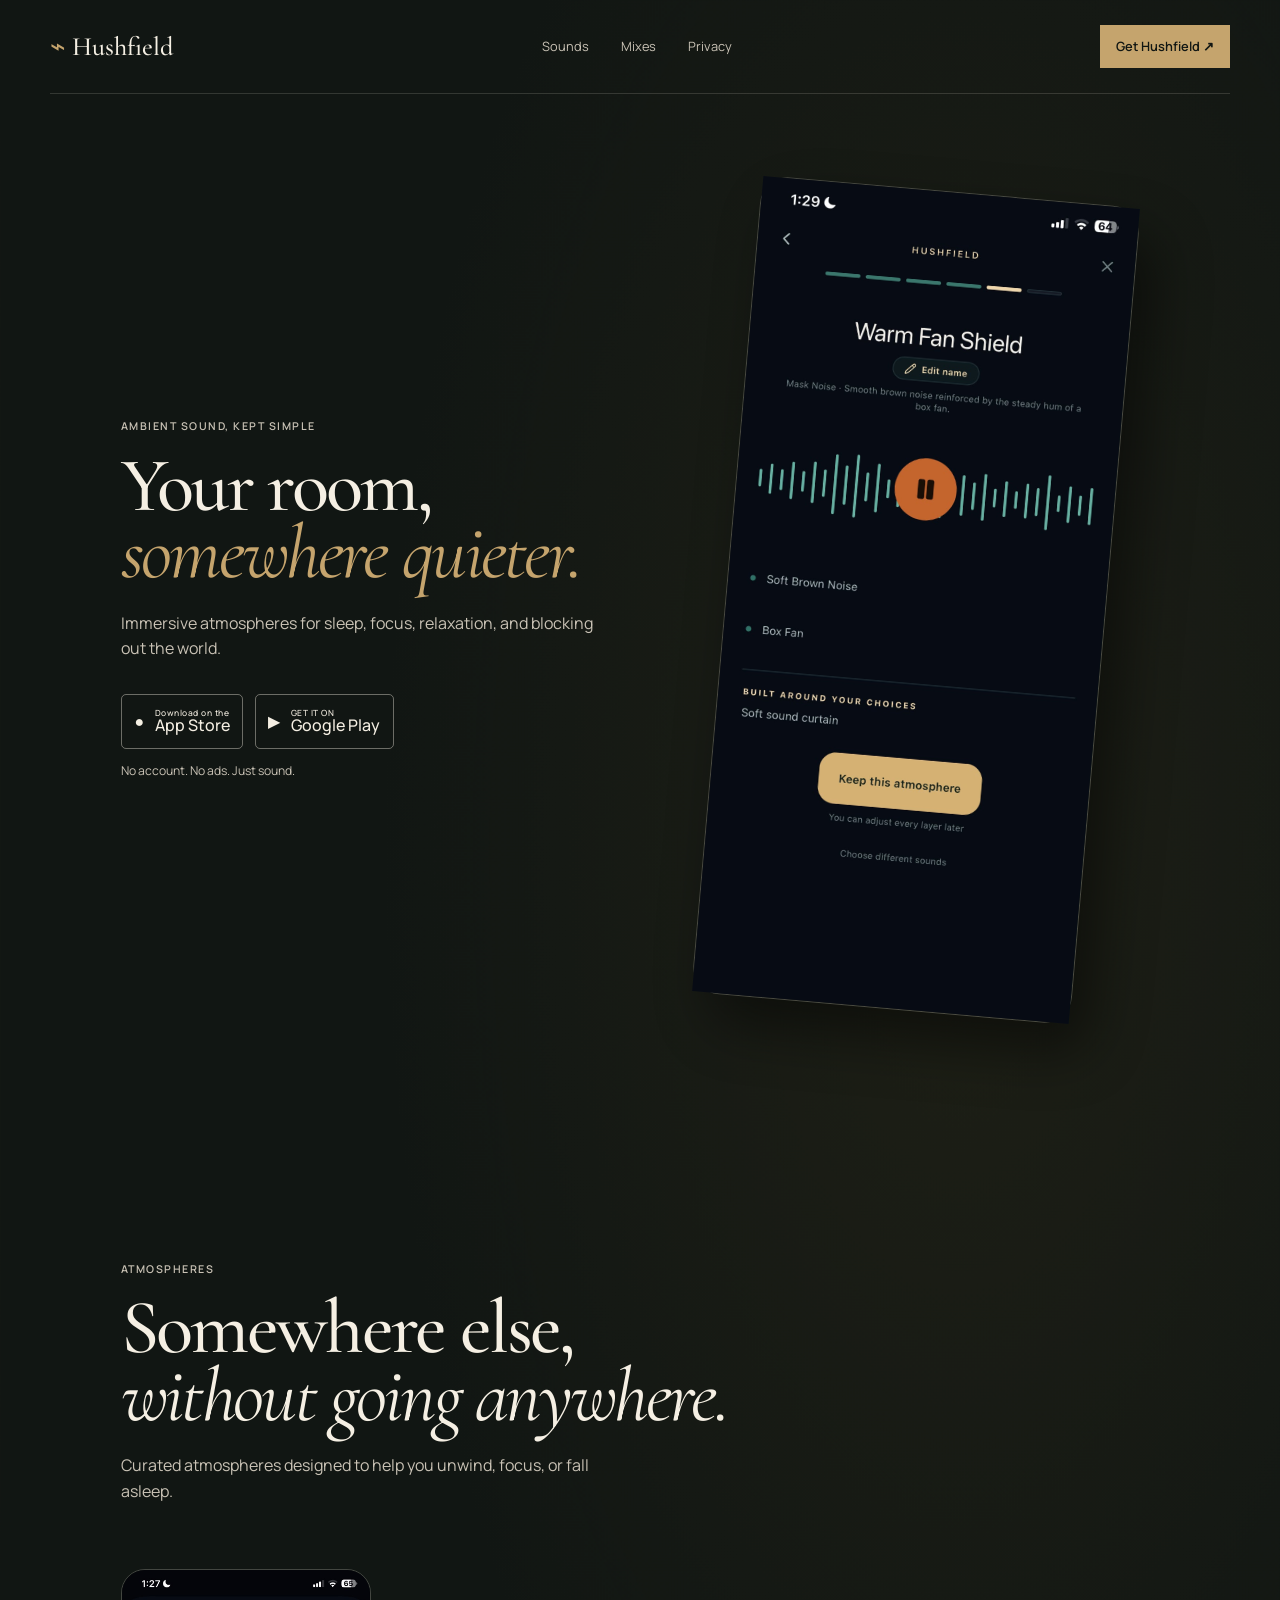
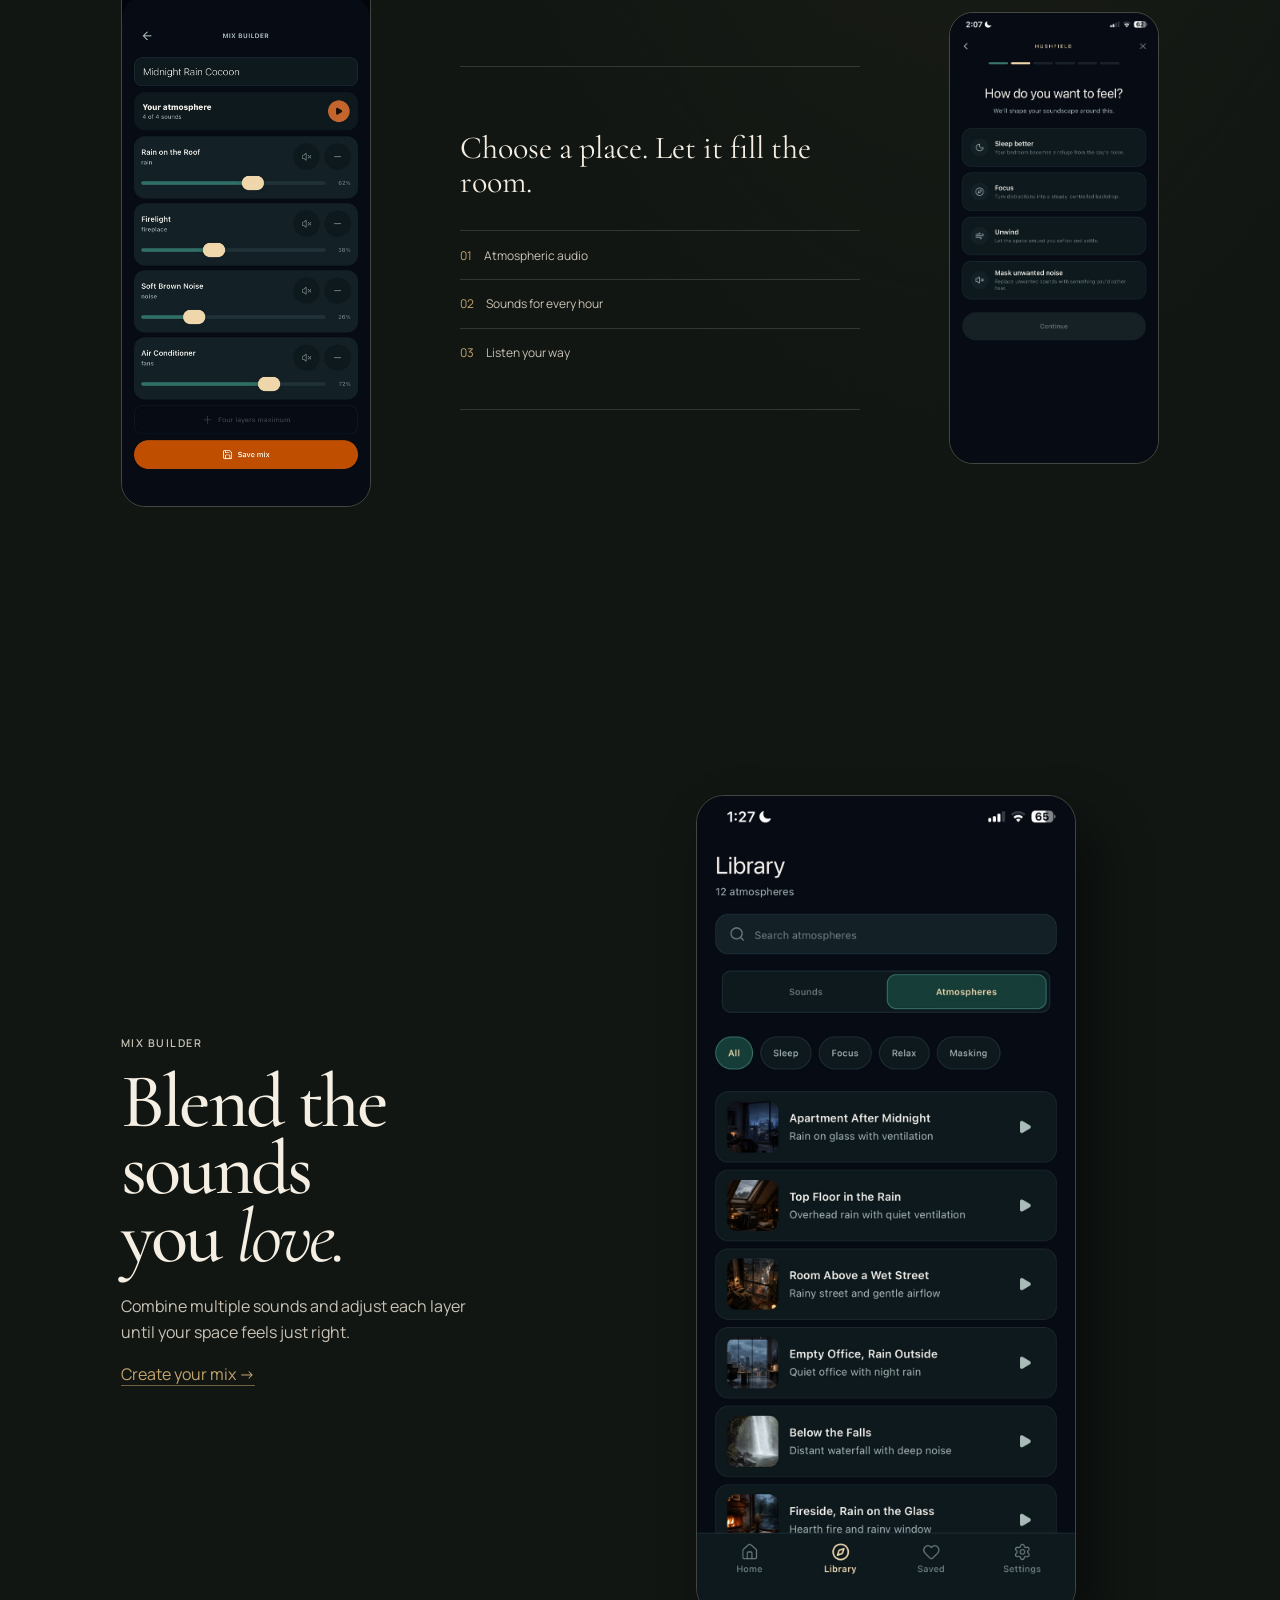
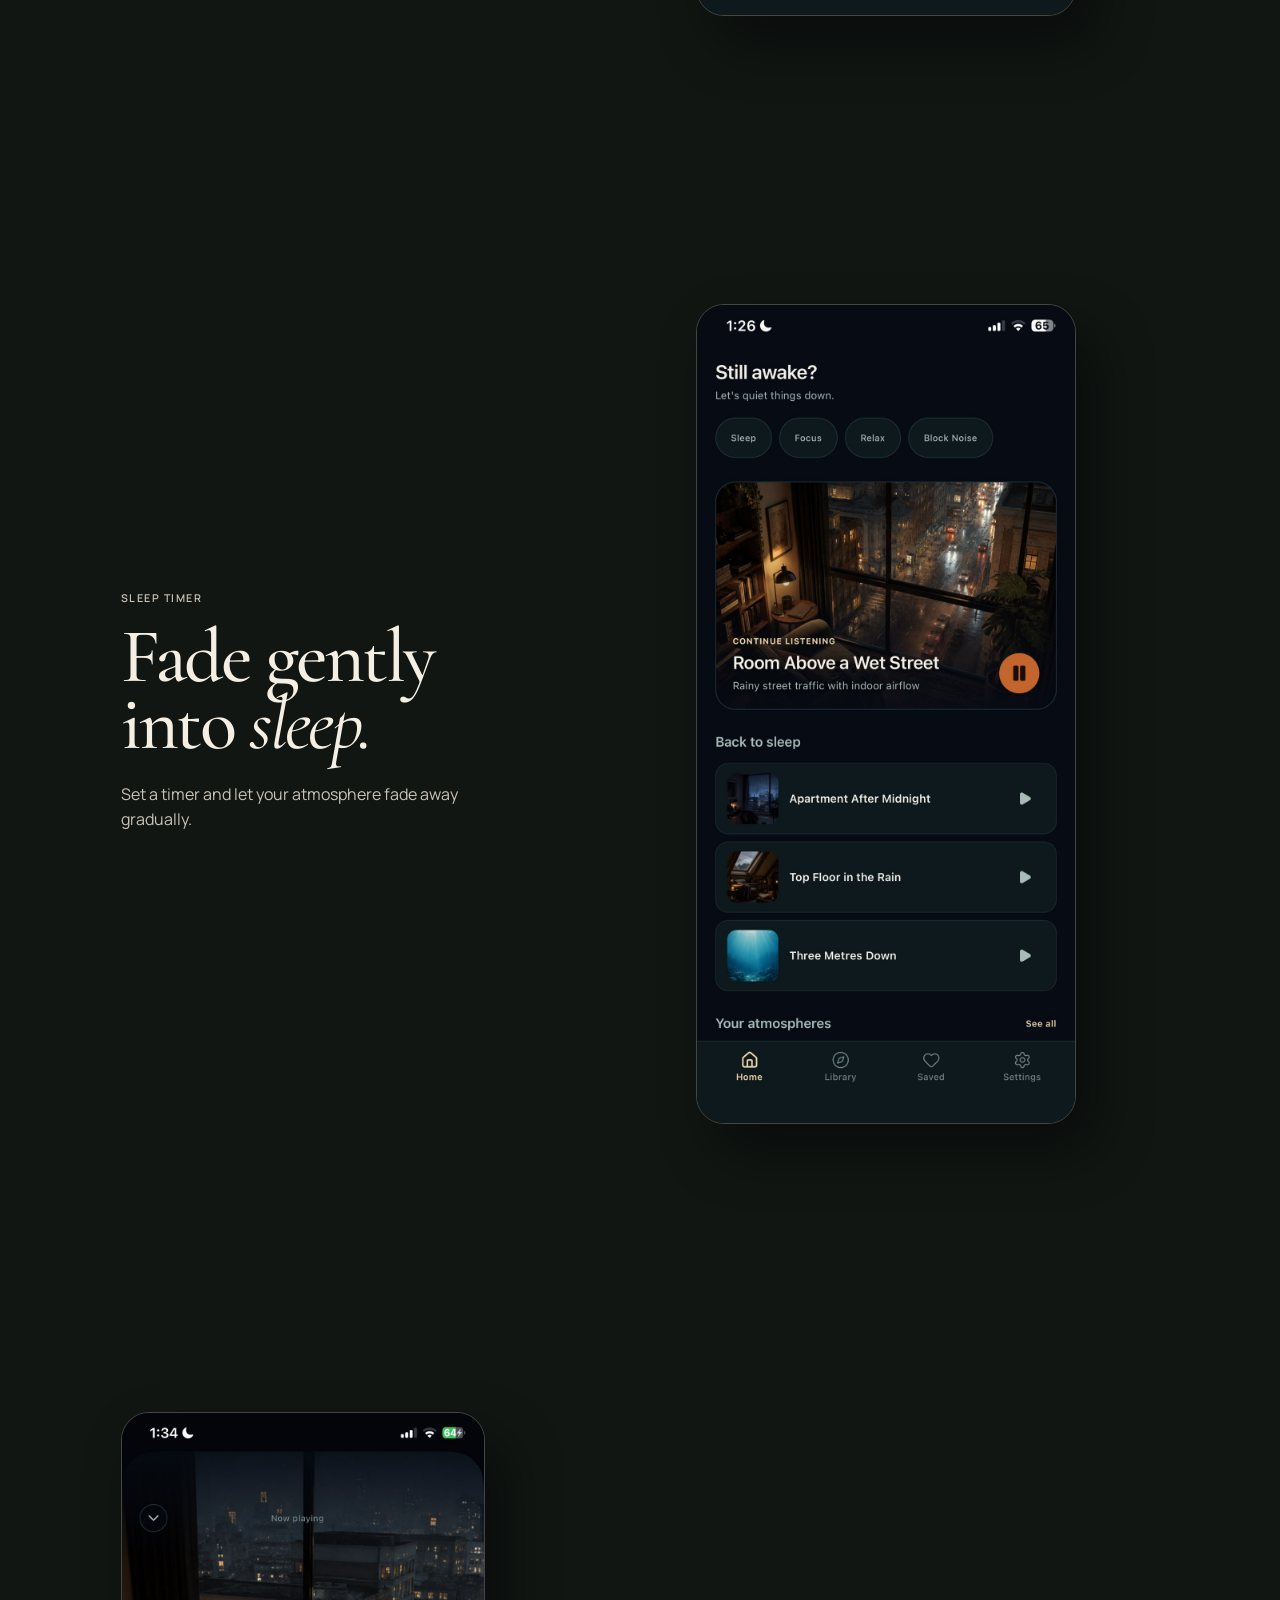
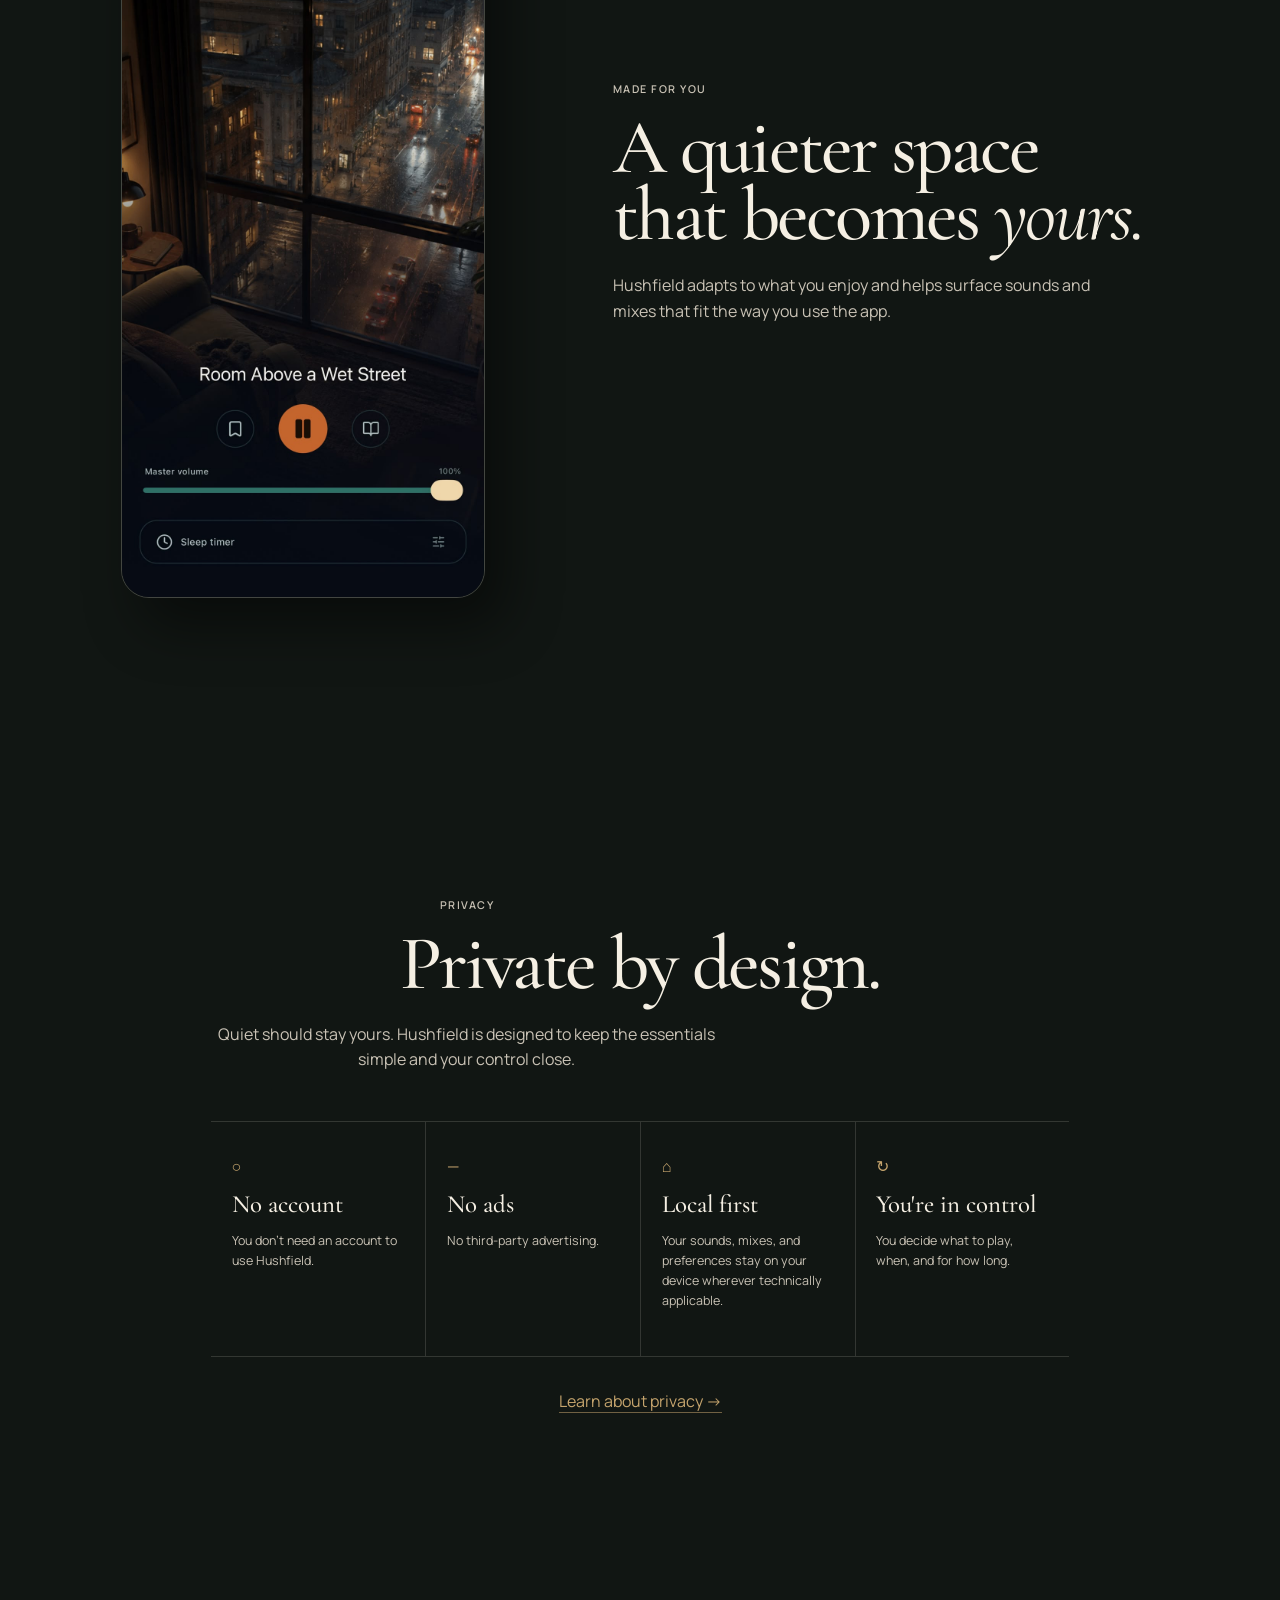
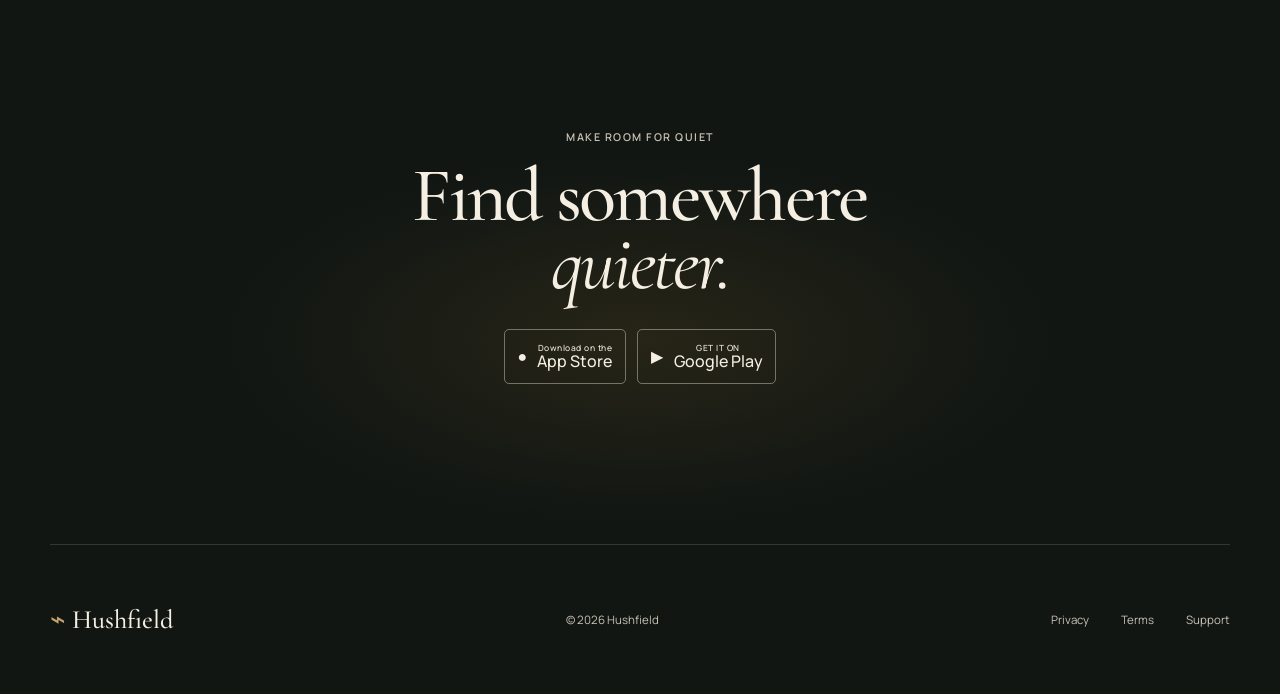
==== index.html @ de772623 "Build Hushfield marketing landing page" ====
﻿<!doctype html><html lang="en"><head><meta charset="utf-8"><meta name="viewport" content="width=device-width,initial-scale=1"><title>Hushfield — Your room, somewhere quieter.</title><meta name="description" content="Hushfield is an ambient sound app for iPhone and Android designed for sleep, focus, relaxation, and noise masking."><link rel="canonical" href="https://hushfield.xyz/"><link rel="icon" href="/favicon.svg"><meta property="og:title" content="Hushfield — Your room, somewhere quieter."><meta property="og:description" content="Immersive atmospheres for sleep, focus, relaxation, and blocking out the world."><meta property="og:image" content="https://hushfield.xyz/assets/screenshots/now-playing.jpeg"><link rel="preload" as="image" href="assets/screenshots/now-playing.jpeg"><link rel="stylesheet" href="marketing.css"><script type="application/ld+json">{"@context":"https://schema.org","@type":"SoftwareApplication","name":"Hushfield","operatingSystem":"iOS, Android","applicationCategory":"HealthApplication","description":"Hushfield is an ambient sound app for iPhone and Android designed for sleep, focus, relaxation, and noise masking."}</script><script src="site.js" defer></script></head><body><a class="skip" href="#main">Skip to content</a><header><a class="brand" href="/">⌁ Hushfield</a><nav><a href="#sounds">Sounds</a><a href="#mixes">Mixes</a><a data-link="privacy" href="privacy/">Privacy</a></nav><a class="cta" data-link="appStore" href="#">Get Hushfield ↗</a></header><main id="main"><section class="hero"><div><p class="eyebrow">Ambient sound, kept simple</p><h1>Your room,<br><em>somewhere quieter.</em></h1><p class="lede">Immersive atmospheres for sleep, focus, relaxation, and blocking out the world.</p><div class="stores"><a data-link="appStore" href="#">● <span><small>Download on the</small>App Store</span></a><a data-link="googlePlay" href="#">▶ <span><small>GET IT ON</small>Google Play</span></a></div><p class="trust">No account. No ads. Just sound.</p></div><figure class="phone hero-phone"><img src="assets/screenshots/now-playing.jpeg" alt="Hushfield's Now Playing screen" width="946" height="2048"></figure></section><section id="sounds"><p class="eyebrow">Atmospheres</p><h2>Somewhere else,<br><em>without going anywhere.</em></h2><p class="lede">Curated atmospheres designed to help you unwind, focus, or fall asleep.</p><div class="atmos"><img src="assets/screenshots/atmospheres.jpeg" alt="Hushfield browse screen" loading="lazy"><div><p>Choose a place. Let it fill the room.</p><ol><li>Atmospheric audio</li><li>Sounds for every hour</li><li>Listen your way</li></ol></div><img src="assets/screenshots/sounds.jpeg" alt="Hushfield sound discovery screen" loading="lazy"></div></section><section id="mixes" class="split"><div><p class="eyebrow gold">Mix builder</p><h2>Blend the sounds<br>you <em>love.</em></h2><p>Combine multiple sounds and adjust each layer until your space feels just right.</p><a href="#mixes">Create your mix →</a></div><img src="assets/screenshots/mix-builder.jpeg" alt="Hushfield Mix Builder" loading="lazy"></section><section class="split"><div><p class="eyebrow gold">Sleep timer</p><h2>Fade gently<br>into <em>sleep.</em></h2><p>Set a timer and let your atmosphere fade away gradually.</p></div><img src="assets/screenshots/sleep-timer.jpeg" alt="Hushfield sleep timer" loading="lazy"></section><section class="split"><img src="assets/screenshots/for-you.jpeg" alt="Hushfield personalized recommendations" loading="lazy"><div><p class="eyebrow gold">Made for you</p><h2>A quieter space<br>that becomes <em>yours.</em></h2><p>Hushfield adapts to what you enjoy and helps surface sounds and mixes that fit the way you use the app.</p></div></section><section class="privacy"><p class="eyebrow">Privacy</p><h2>Private by design.</h2><p>Quiet should stay yours. Hushfield is designed to keep the essentials simple and your control close.</p><div><article><i>○</i><h3>No account</h3><p>You don't need an account to use Hushfield.</p></article><article><i>—</i><h3>No ads</h3><p>No third-party advertising.</p></article><article><i>⌂</i><h3>Local first</h3><p>Your sounds, mixes, and preferences stay on your device wherever technically applicable.</p></article><article><i>↻</i><h3>You're in control</h3><p>You decide what to play, when, and for how long.</p></article></div><a data-link="privacy" href="privacy/">Learn about privacy →</a></section><section class="final"><p class="eyebrow">Make room for quiet</p><h2>Find somewhere<br><em>quieter.</em></h2><div class="stores"><a data-link="appStore" href="#">● <span><small>Download on the</small>App Store</span></a><a data-link="googlePlay" href="#">▶ <span><small>GET IT ON</small>Google Play</span></a></div></section></main><footer><a class="brand" href="/">⌁ Hushfield</a><p>© 2026 Hushfield</p><nav><a data-link="privacy" href="privacy/">Privacy</a><a data-link="terms" href="terms/">Terms</a><a data-link="support" href="support/">Support</a></nav></footer></body></html>
---- marketing.css ----
@import url('https://fonts.googleapis.com/css2?family=Cormorant+Garamond:ital,wght@0,400;0,500;1,400&family=Manrope:wght@400;500;600&display=swap');:root{--bg:#111613;--cream:#f5efe3;--muted:#c9c2b5;--gold:#c5a46d;--line:#f5efe326;--serif:"Cormorant Garamond",Georgia,serif;--sans:Manrope,Arial,sans-serif}*{box-sizing:border-box}html{background:var(--bg);color:var(--cream);scroll-behavior:smooth}body{margin:0;background:radial-gradient(65% 25% at 75% 12%,#745c2822,transparent 70%),var(--bg);font:400 16px/1.6 var(--sans)}header,main,footer{width:min(1180px,calc(100% - 64px));margin:auto}header,footer{display:flex;align-items:center;justify-content:space-between;gap:2rem;border-bottom:1px solid var(--line)}header{height:94px}.brand{font:500 1.65rem var(--serif);color:var(--cream);text-decoration:none}.brand:first-letter{color:var(--gold)}nav{display:flex;gap:2rem}nav a{font-size:.8rem;color:var(--muted);text-decoration:none}.cta{background:var(--gold);color:var(--bg);padding:.7rem 1rem;text-decoration:none;font-size:.8rem;font-weight:600}.skip{position:absolute;top:-4rem;left:1rem;background:var(--cream);color:var(--bg);padding:.7rem}.skip:focus{top:1rem}.hero{min-height:760px;display:grid;grid-template-columns:1fr 1fr;align-items:center;gap:4rem;padding:5rem 6%}.eyebrow{font-size:.67rem;text-transform:uppercase;letter-spacing:.14em;color:var(--muted);font-weight:600}h1,h2{font:500 clamp(3.2rem,6vw,6rem)/.88 var(--serif);letter-spacing:-.035em;margin:1rem 0 1.5rem}h1 em{color:var(--gold)}em{font-weight:400}.lede,.split p,.privacy>p{color:var(--muted);max-width:32rem}.stores{display:flex;gap:.7rem;flex-wrap:wrap;margin-top:2rem}.stores a{display:flex;gap:.65rem;align-items:center;min-height:55px;border:1px solid #f5efe366;border-radius:5px;padding:.45rem .8rem;color:var(--cream);text-decoration:none}.stores small{display:block;font-size:.53rem;letter-spacing:.06em}.stores span{line-height:1.05;font-weight:500}.trust{font-size:.76rem;color:var(--muted)}.phone,.split img{width:min(380px,100%);border:1px solid #f5efe338;border-radius:28px;box-shadow:20px 28px 55px #0007}.phone{justify-self:center;transform:rotate(5deg)}img{display:block;width:100%;height:auto}section{padding:9rem 6%}.atmos{display:grid;grid-template-columns:250px 1fr 210px;align-items:center;gap:clamp(2rem,7vw,8rem);margin-top:4rem}.atmos img{border:1px solid #f5efe338;border-radius:24px}.atmos>div{border-block:1px solid var(--line);padding:2rem 0}.atmos>div p{font:400 2rem/1.05 var(--serif)}ol{padding:0;margin:0;list-style:none;counter-reset:x}li{padding:.9rem 0;border-top:1px solid var(--line);font-size:.75rem;color:var(--muted);counter-increment:x}li:before{content:"0" counter(x);color:var(--gold);margin-right:.7rem}.split{display:grid;grid-template-columns:.8fr 1.2fr;align-items:center;gap:clamp(3rem,10vw,10rem)}.split img{justify-self:center}.gold{color:var(--gold)}.split a,.privacy>a{color:var(--gold);text-decoration:none;border-bottom:1px solid #c5a46d88}.privacy{text-align:center;max-width:1000px;margin:auto}.privacy>div{display:grid;grid-template-columns:repeat(4,1fr);text-align:left;border-block:1px solid var(--line);margin:3rem 0 2rem}.privacy article{padding:2rem 1.3rem;border-left:1px solid var(--line)}.privacy article:first-child{border-left:0}.privacy i{color:var(--gold);font-style:normal}.privacy h3{font:500 1.55rem var(--serif);margin:.6rem 0}.privacy article p{font-size:.78rem;color:var(--muted)}.final{text-align:center;padding-block:10rem;background:radial-gradient(50% 45% at 50% 65%,#75592638,transparent 70%)}.final .stores{justify-content:center}footer{border-top:1px solid var(--line);border-bottom:0;min-height:150px}footer p,footer nav a{font-size:.72rem;color:var(--muted)}a:focus-visible{outline:2px solid var(--gold);outline-offset:4px}@media(max-width:760px){header,main,footer{width:min(100% - 40px,570px)}header{height:75px}header nav{display:none}.hero{grid-template-columns:1fr;min-height:0;padding:4rem 0 5rem}.hero h1{font-size:clamp(3.4rem,16vw,5.1rem)}.phone{width:235px;margin:2rem auto}.atmos{grid-template-columns:1fr 1fr;gap:1rem}.atmos>div{grid-column:1/-1;grid-row:1;padding:1rem 0}.split{grid-template-columns:1fr;padding:6rem 0;gap:3rem}.split img{width:min(335px,88%)}.privacy{padding:6rem 0}.privacy>div{grid-template-columns:1fr 1fr}.privacy article:nth-child(odd){border-left:0}.privacy article:nth-child(n+3){border-top:1px solid var(--line)}footer{min-height:180px;align-items:flex-start;justify-content:center;flex-direction:column;padding:2rem 0;gap:.8rem}}@media(prefers-reduced-motion:reduce){html{scroll-behavior:auto}}
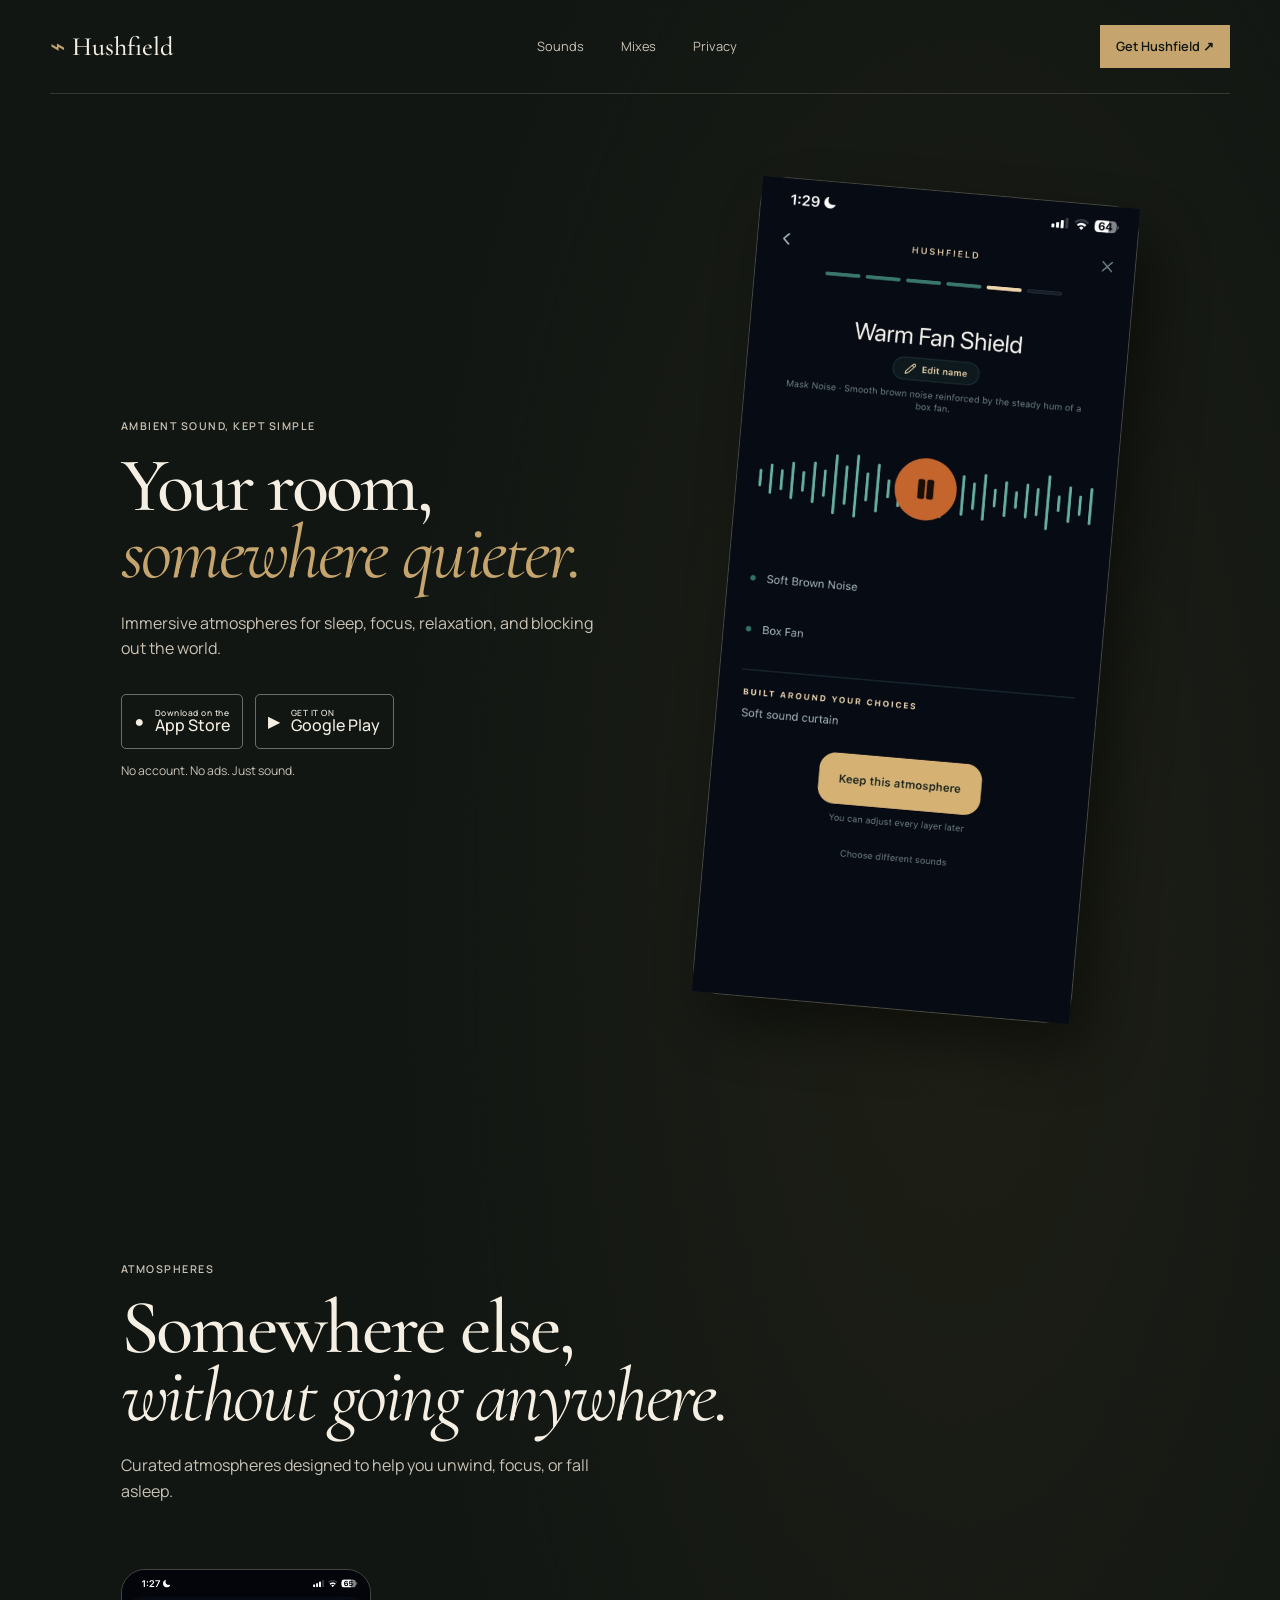
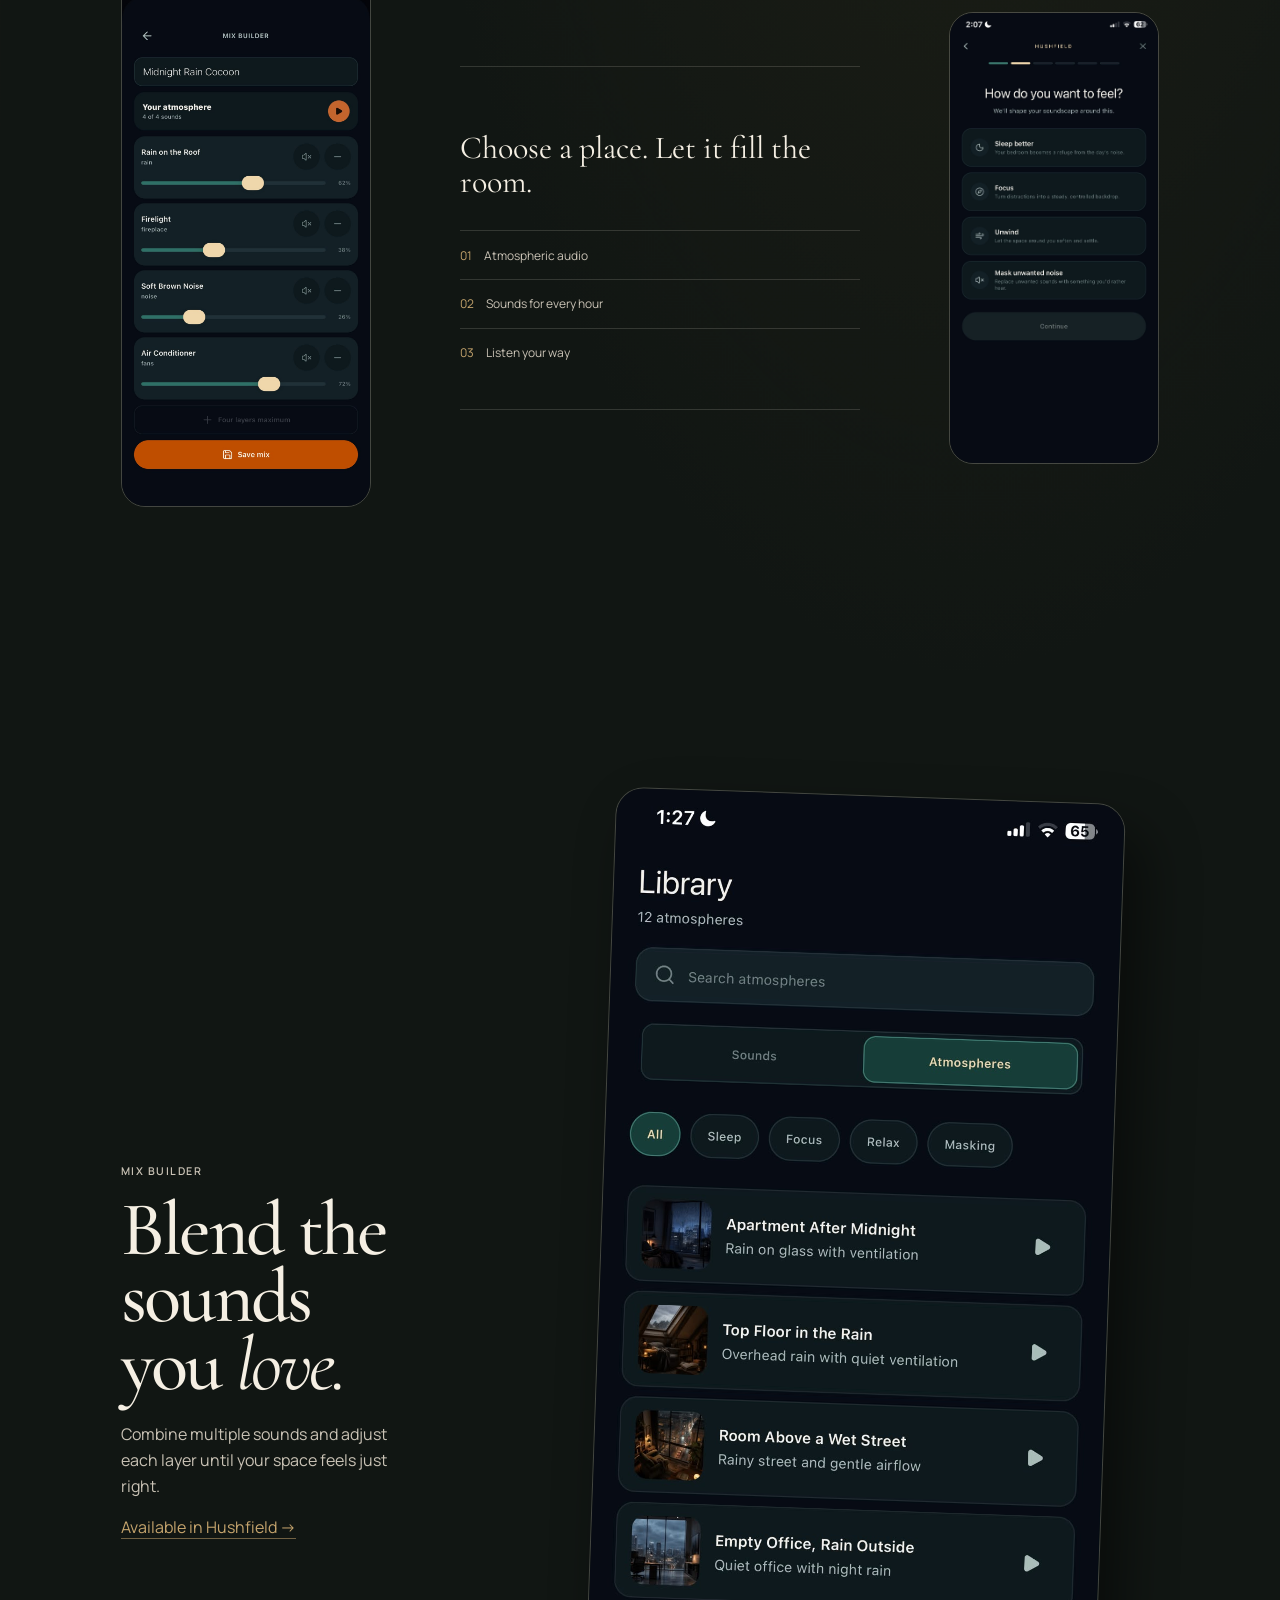
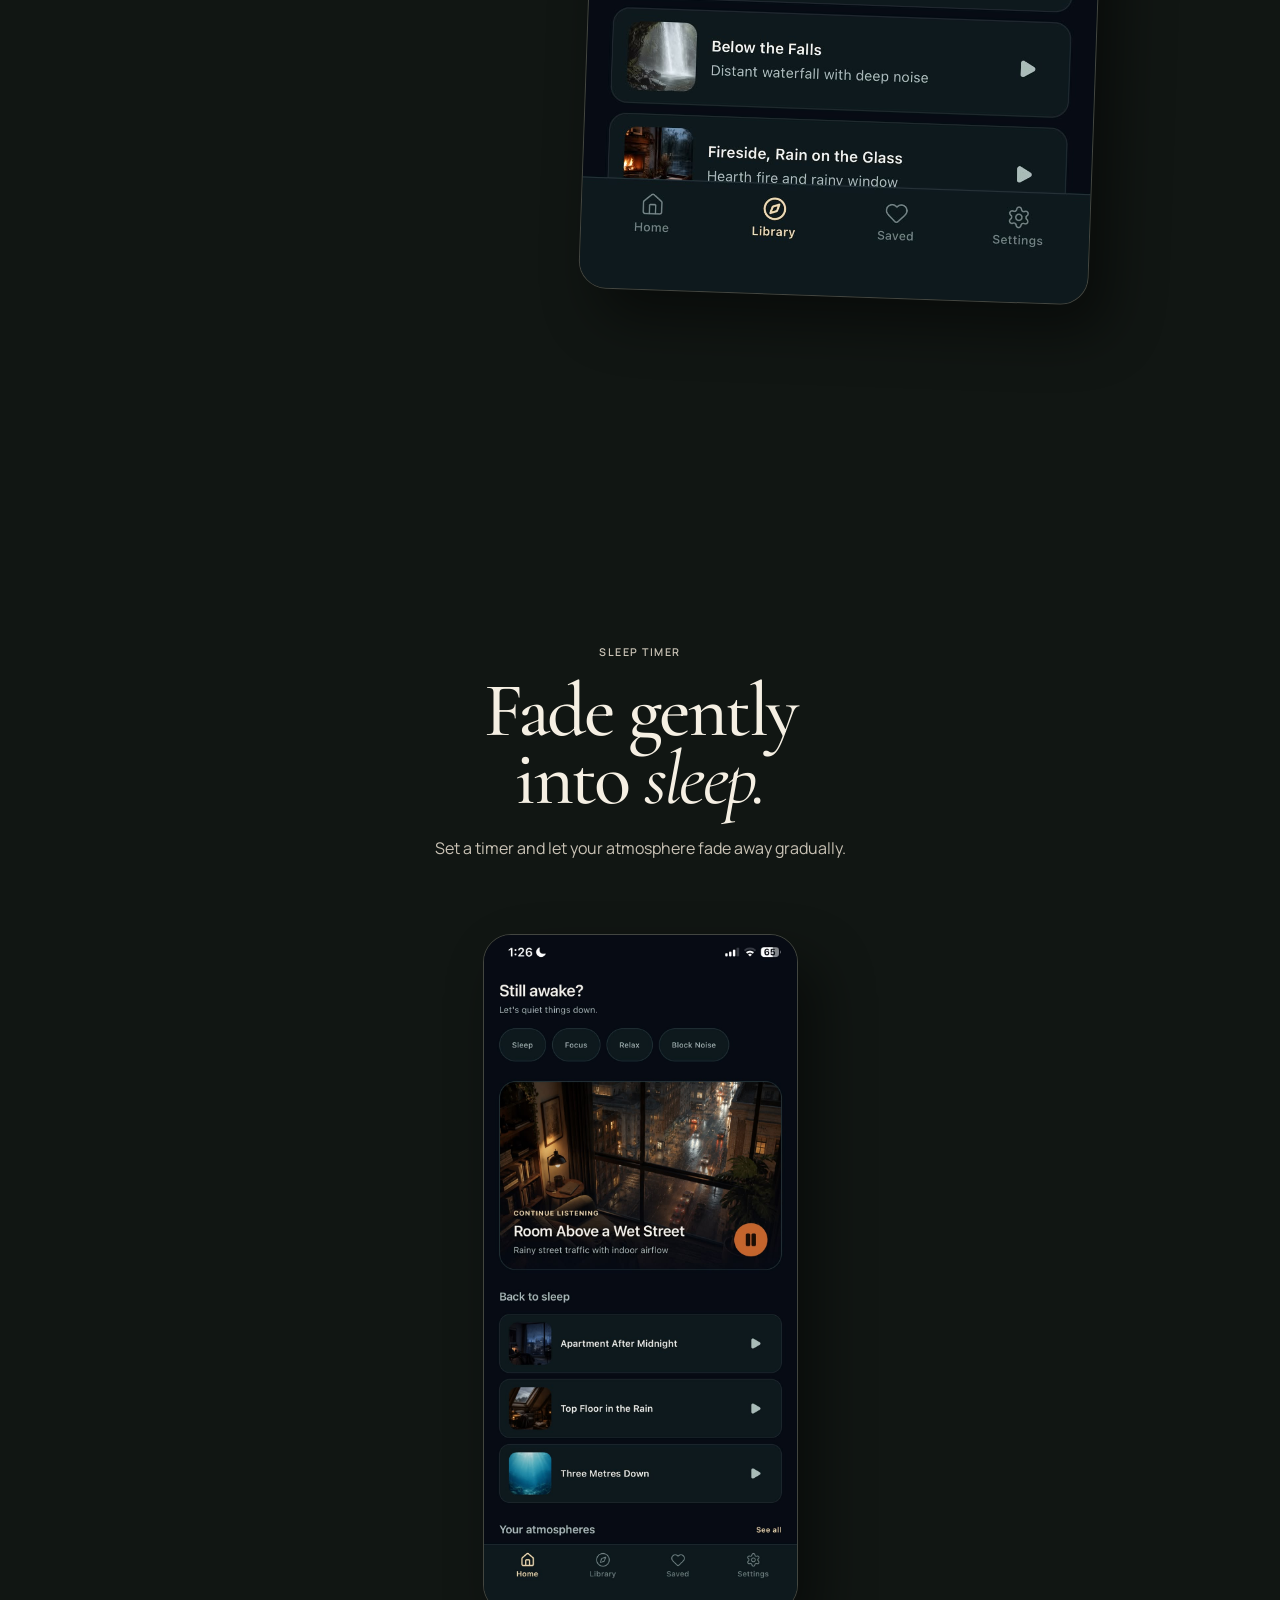
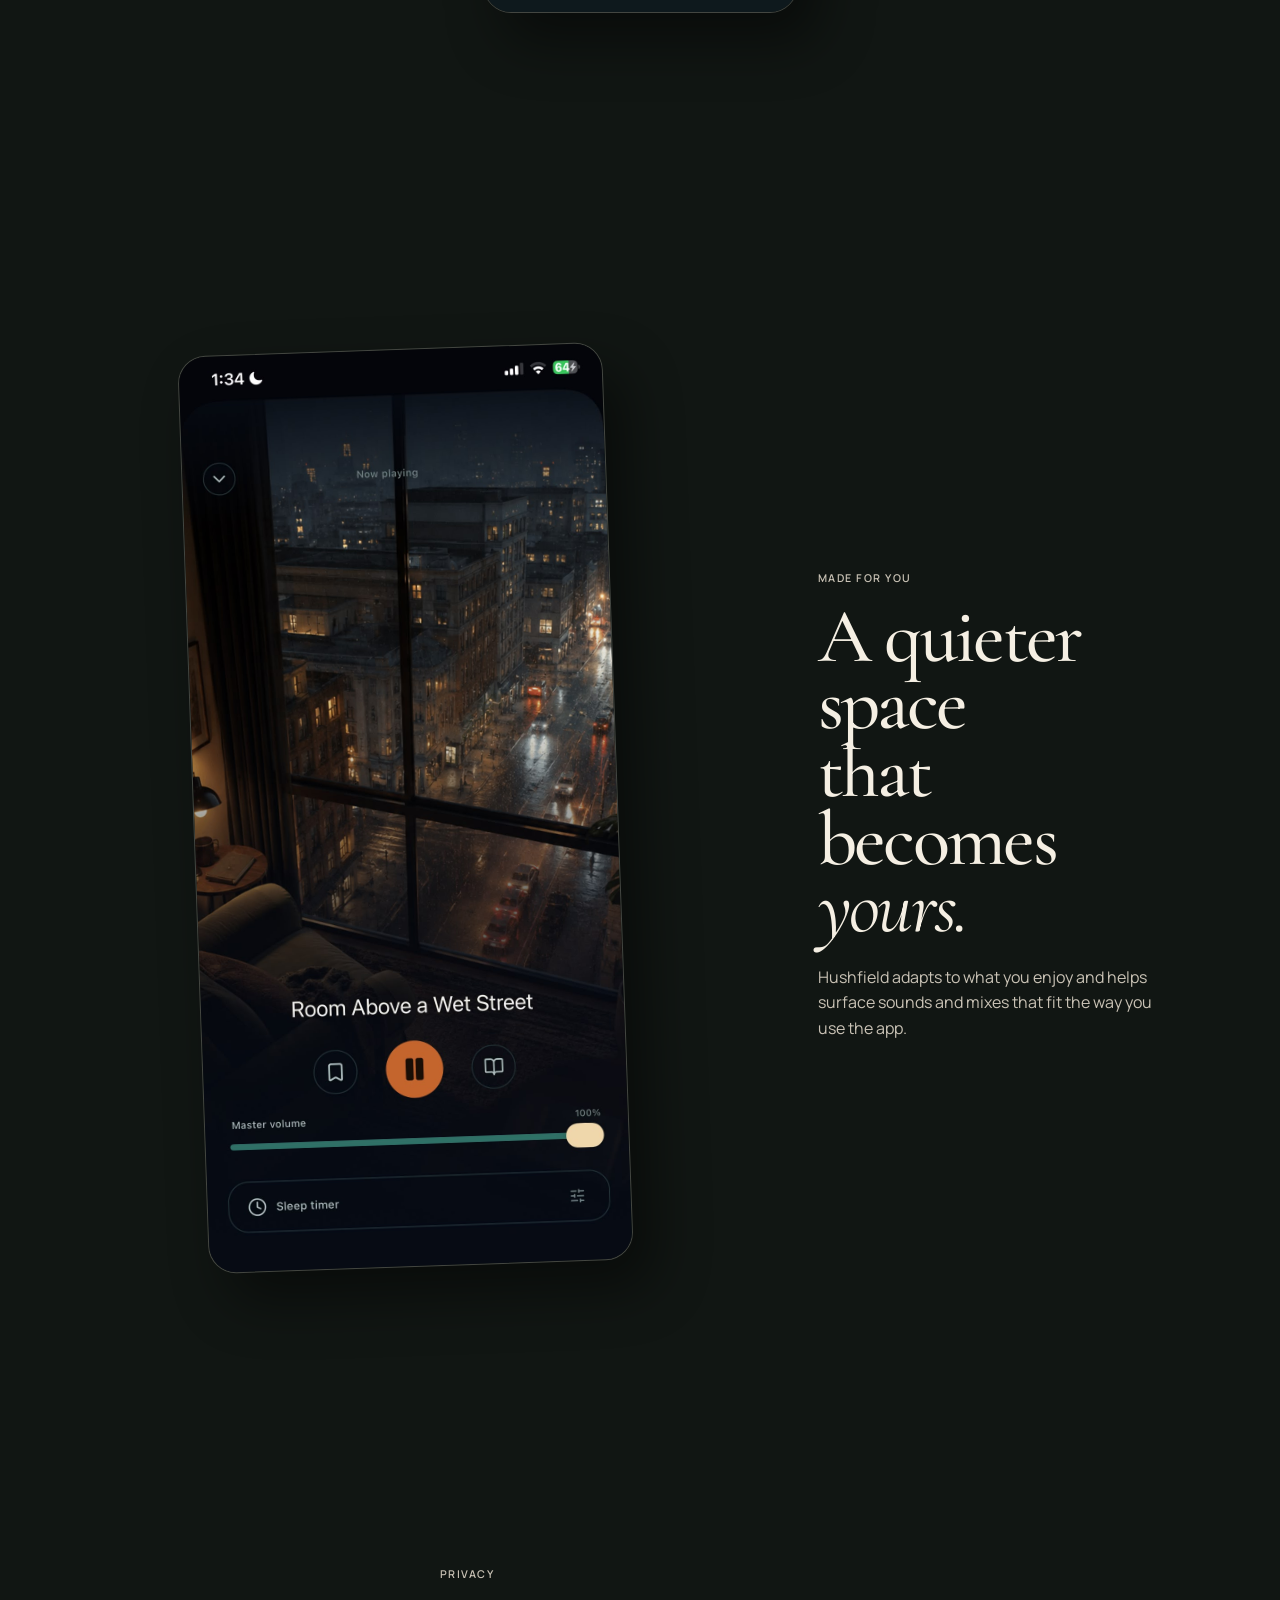
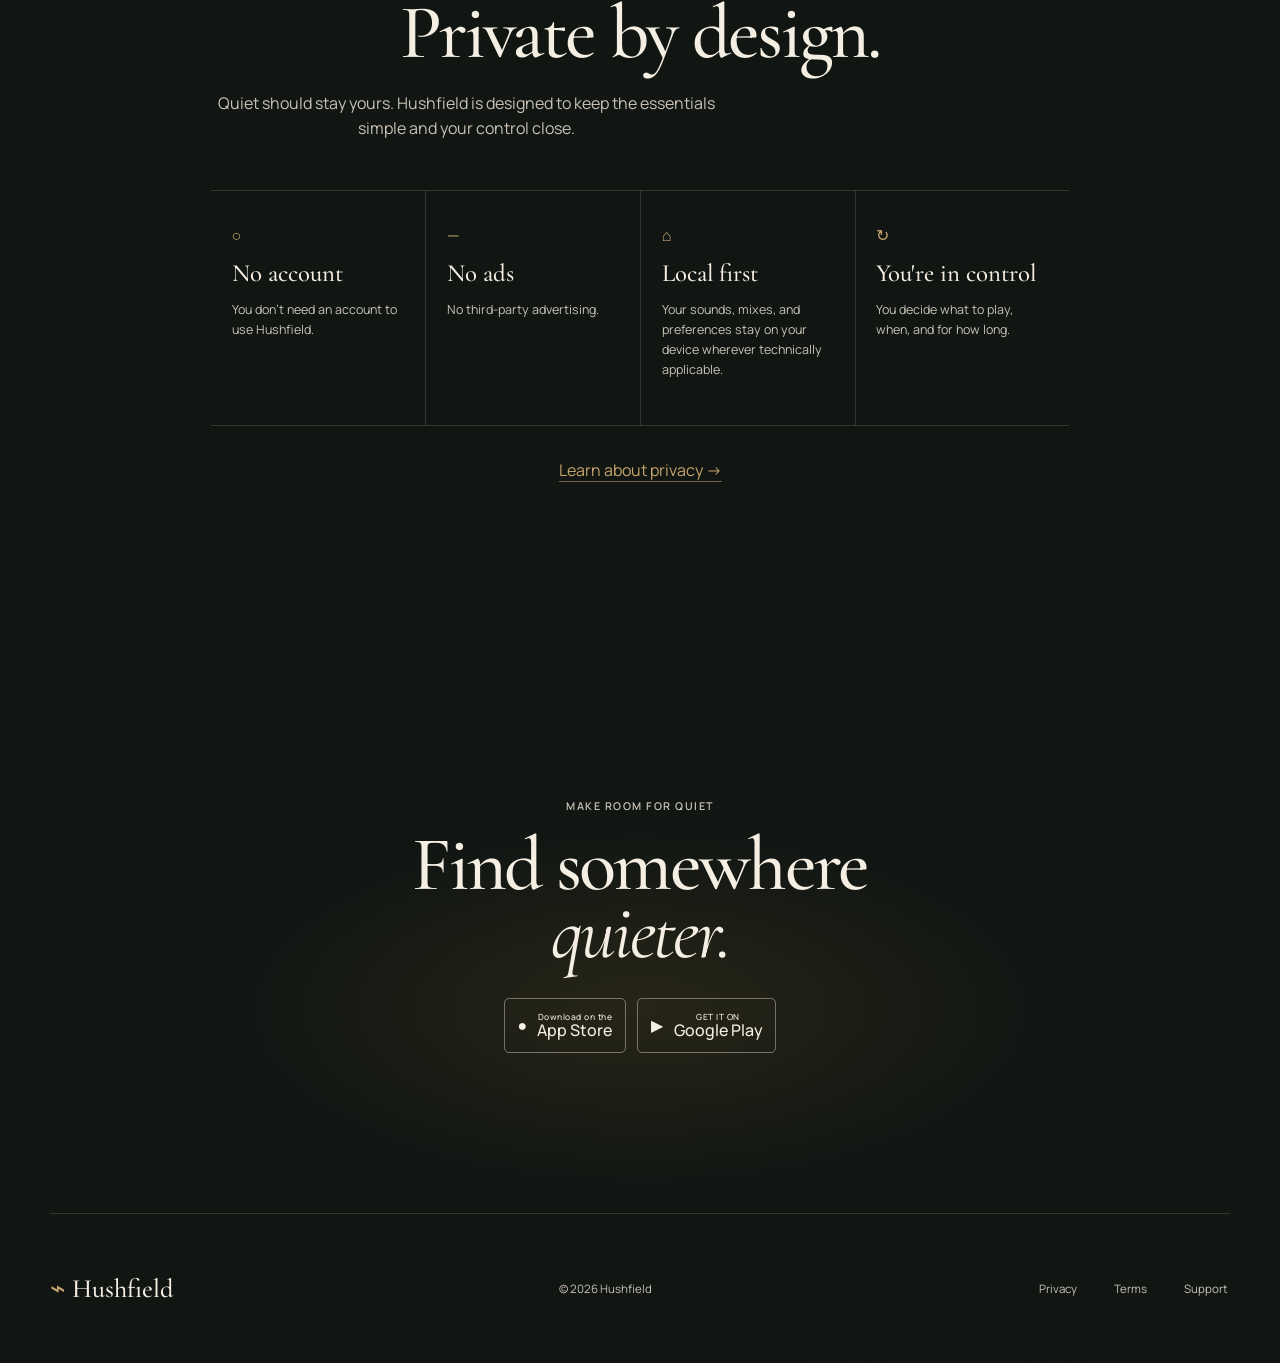
==== commit 15ec78e1: "Harden and refine landing page layout" ====
--- a/index.html
+++ b/index.html
@@ -1 +1 @@
-﻿<!doctype html><html lang="en"><head><meta charset="utf-8"><meta name="viewport" content="width=device-width,initial-scale=1"><title>Hushfield — Your room, somewhere quieter.</title><meta name="description" content="Hushfield is an ambient sound app for iPhone and Android designed for sleep, focus, relaxation, and noise masking."><link rel="canonical" href="https://hushfield.xyz/"><link rel="icon" href="/favicon.svg"><meta property="og:title" content="Hushfield — Your room, somewhere quieter."><meta property="og:description" content="Immersive atmospheres for sleep, focus, relaxation, and blocking out the world."><meta property="og:image" content="https://hushfield.xyz/assets/screenshots/now-playing.jpeg"><link rel="preload" as="image" href="assets/screenshots/now-playing.jpeg"><link rel="stylesheet" href="marketing.css"><script type="application/ld+json">{"@context":"https://schema.org","@type":"SoftwareApplication","name":"Hushfield","operatingSystem":"iOS, Android","applicationCategory":"HealthApplication","description":"Hushfield is an ambient sound app for iPhone and Android designed for sleep, focus, relaxation, and noise masking."}</script><script src="site.js" defer></script></head><body><a class="skip" href="#main">Skip to content</a><header><a class="brand" href="/">⌁ Hushfield</a><nav><a href="#sounds">Sounds</a><a href="#mixes">Mixes</a><a data-link="privacy" href="privacy/">Privacy</a></nav><a class="cta" data-link="appStore" href="#">Get Hushfield ↗</a></header><main id="main"><section class="hero"><div><p class="eyebrow">Ambient sound, kept simple</p><h1>Your room,<br><em>somewhere quieter.</em></h1><p class="lede">Immersive atmospheres for sleep, focus, relaxation, and blocking out the world.</p><div class="stores"><a data-link="appStore" href="#">● <span><small>Download on the</small>App Store</span></a><a data-link="googlePlay" href="#">▶ <span><small>GET IT ON</small>Google Play</span></a></div><p class="trust">No account. No ads. Just sound.</p></div><figure class="phone hero-phone"><img src="assets/screenshots/now-playing.jpeg" alt="Hushfield's Now Playing screen" width="946" height="2048"></figure></section><section id="sounds"><p class="eyebrow">Atmospheres</p><h2>Somewhere else,<br><em>without going anywhere.</em></h2><p class="lede">Curated atmospheres designed to help you unwind, focus, or fall asleep.</p><div class="atmos"><img src="assets/screenshots/atmospheres.jpeg" alt="Hushfield browse screen" loading="lazy"><div><p>Choose a place. Let it fill the room.</p><ol><li>Atmospheric audio</li><li>Sounds for every hour</li><li>Listen your way</li></ol></div><img src="assets/screenshots/sounds.jpeg" alt="Hushfield sound discovery screen" loading="lazy"></div></section><section id="mixes" class="split"><div><p class="eyebrow gold">Mix builder</p><h2>Blend the sounds<br>you <em>love.</em></h2><p>Combine multiple sounds and adjust each layer until your space feels just right.</p><a href="#mixes">Create your mix →</a></div><img src="assets/screenshots/mix-builder.jpeg" alt="Hushfield Mix Builder" loading="lazy"></section><section class="split"><div><p class="eyebrow gold">Sleep timer</p><h2>Fade gently<br>into <em>sleep.</em></h2><p>Set a timer and let your atmosphere fade away gradually.</p></div><img src="assets/screenshots/sleep-timer.jpeg" alt="Hushfield sleep timer" loading="lazy"></section><section class="split"><img src="assets/screenshots/for-you.jpeg" alt="Hushfield personalized recommendations" loading="lazy"><div><p class="eyebrow gold">Made for you</p><h2>A quieter space<br>that becomes <em>yours.</em></h2><p>Hushfield adapts to what you enjoy and helps surface sounds and mixes that fit the way you use the app.</p></div></section><section class="privacy"><p class="eyebrow">Privacy</p><h2>Private by design.</h2><p>Quiet should stay yours. Hushfield is designed to keep the essentials simple and your control close.</p><div><article><i>○</i><h3>No account</h3><p>You don't need an account to use Hushfield.</p></article><article><i>—</i><h3>No ads</h3><p>No third-party advertising.</p></article><article><i>⌂</i><h3>Local first</h3><p>Your sounds, mixes, and preferences stay on your device wherever technically applicable.</p></article><article><i>↻</i><h3>You're in control</h3><p>You decide what to play, when, and for how long.</p></article></div><a data-link="privacy" href="privacy/">Learn about privacy →</a></section><section class="final"><p class="eyebrow">Make room for quiet</p><h2>Find somewhere<br><em>quieter.</em></h2><div class="stores"><a data-link="appStore" href="#">● <span><small>Download on the</small>App Store</span></a><a data-link="googlePlay" href="#">▶ <span><small>GET IT ON</small>Google Play</span></a></div></section></main><footer><a class="brand" href="/">⌁ Hushfield</a><p>© 2026 Hushfield</p><nav><a data-link="privacy" href="privacy/">Privacy</a><a data-link="terms" href="terms/">Terms</a><a data-link="support" href="support/">Support</a></nav></footer></body></html>+<!doctype html><html lang="en"><head><meta charset="utf-8"><meta name="viewport" content="width=device-width,initial-scale=1"><title>Hushfield — Your room, somewhere quieter.</title><meta name="description" content="Hushfield is an ambient sound app for iPhone and Android designed for sleep, focus, relaxation, and noise masking."><link rel="canonical" href="https://hushfield.xyz/"><link rel="icon" href="/favicon.svg"><meta property="og:title" content="Hushfield — Your room, somewhere quieter."><meta property="og:description" content="Immersive atmospheres for sleep, focus, relaxation, and blocking out the world."><meta property="og:image" content="https://hushfield.xyz/assets/screenshots/now-playing.jpeg"><link rel="preconnect" href="https://fonts.googleapis.com"><link rel="preconnect" href="https://fonts.gstatic.com" crossorigin><link href="https://fonts.googleapis.com/css2?family=Cormorant+Garamond:ital,wght@0,400;0,500;1,400&family=Manrope:wght@400;500;600&display=swap" rel="stylesheet"><link rel="preload" as="image" href="assets/screenshots/now-playing.jpeg"><link rel="stylesheet" href="marketing.css"><script type="application/ld+json">{"@context":"https://schema.org","@type":"SoftwareApplication","name":"Hushfield","operatingSystem":"iOS, Android","applicationCategory":"HealthApplication","description":"Hushfield is an ambient sound app for iPhone and Android designed for sleep, focus, relaxation, and noise masking."}</script><script src="site.js" defer></script></head><body><a class="skip" href="#main">Skip to content</a><header><a class="brand" href="/">⌁ Hushfield</a><nav><a href="#sounds">Sounds</a><a href="#mixes">Mixes</a><a data-link="privacy" href="https://legal.hushfield.xyz/privacy/">Privacy</a></nav><a class="cta" data-link="appStore" href="https://example.com/hushfield-app-store">Get Hushfield ↗</a></header><main id="main"><section class="hero"><div><p class="eyebrow">Ambient sound, kept simple</p><h1>Your room,<br><em>somewhere quieter.</em></h1><p class="lede">Immersive atmospheres for sleep, focus, relaxation, and blocking out the world.</p><div class="stores"><a data-link="appStore" href="https://example.com/hushfield-app-store">● <span><small>Download on the</small>App Store</span></a><a data-link="googlePlay" href="https://example.com/hushfield-google-play">▶ <span><small>GET IT ON</small>Google Play</span></a></div><p class="trust">No account. No ads. Just sound.</p></div><figure class="phone hero-phone"><img src="assets/screenshots/now-playing.jpeg" alt="Hushfield's Now Playing screen" width="946" height="2048"></figure></section><section id="sounds"><p class="eyebrow">Atmospheres</p><h2>Somewhere else,<br><em>without going anywhere.</em></h2><p class="lede">Curated atmospheres designed to help you unwind, focus, or fall asleep.</p><div class="atmos"><img src="assets/screenshots/atmospheres.jpeg" alt="Hushfield browse screen" loading="lazy" width="946" height="2048"><div><p>Choose a place. Let it fill the room.</p><ol><li>Atmospheric audio</li><li>Sounds for every hour</li><li>Listen your way</li></ol></div><img src="assets/screenshots/sounds.jpeg" alt="Hushfield sound discovery screen" loading="lazy" width="946" height="2048"></div></section><section id="mixes" class="split mix-section"><div><p class="eyebrow gold">Mix builder</p><h2>Blend the sounds<br>you <em>love.</em></h2><p>Combine multiple sounds and adjust each layer until your space feels just right.</p><a href="https://example.com/hushfield-app-store">Available in Hushfield →</a></div><img src="assets/screenshots/mix-builder.jpeg" alt="Hushfield Mix Builder" loading="lazy" width="946" height="2048"></section><section class="split timer-section"><div><p class="eyebrow gold">Sleep timer</p><h2>Fade gently<br>into <em>sleep.</em></h2><p>Set a timer and let your atmosphere fade away gradually.</p></div><img src="assets/screenshots/sleep-timer.jpeg" alt="Hushfield sleep timer" loading="lazy" width="946" height="2048"></section><section class="split for-you-section"><img src="assets/screenshots/for-you.jpeg" alt="Hushfield personalized recommendations" loading="lazy" width="946" height="2048"><div><p class="eyebrow gold">Made for you</p><h2>A quieter space<br>that becomes <em>yours.</em></h2><p>Hushfield adapts to what you enjoy and helps surface sounds and mixes that fit the way you use the app.</p></div></section><section class="privacy"><p class="eyebrow">Privacy</p><h2>Private by design.</h2><p>Quiet should stay yours. Hushfield is designed to keep the essentials simple and your control close.</p><div><article><i>○</i><h3>No account</h3><p>You don't need an account to use Hushfield.</p></article><article><i>—</i><h3>No ads</h3><p>No third-party advertising.</p></article><article><i>⌂</i><h3>Local first</h3><p>Your sounds, mixes, and preferences stay on your device wherever technically applicable.</p></article><article><i>↻</i><h3>You're in control</h3><p>You decide what to play, when, and for how long.</p></article></div><a data-link="privacy" href="https://legal.hushfield.xyz/privacy/">Learn about privacy →</a></section><section class="final"><p class="eyebrow">Make room for quiet</p><h2>Find somewhere<br><em>quieter.</em></h2><div class="stores"><a data-link="appStore" href="https://example.com/hushfield-app-store">● <span><small>Download on the</small>App Store</span></a><a data-link="googlePlay" href="https://example.com/hushfield-google-play">▶ <span><small>GET IT ON</small>Google Play</span></a></div></section></main><footer><a class="brand" href="/">⌁ Hushfield</a><p>© 2026 Hushfield</p><nav><a data-link="privacy" href="https://legal.hushfield.xyz/privacy/">Privacy</a><a data-link="terms" href="https://legal.hushfield.xyz/terms/">Terms</a><a data-link="support" href="https://legal.hushfield.xyz/support/">Support</a></nav></footer></body></html>
--- a/marketing.css
+++ b/marketing.css
@@ -1 +1,7 @@
-@import url('https://fonts.googleapis.com/css2?family=Cormorant+Garamond:ital,wght@0,400;0,500;1,400&family=Manrope:wght@400;500;600&display=swap');:root{--bg:#111613;--cream:#f5efe3;--muted:#c9c2b5;--gold:#c5a46d;--line:#f5efe326;--serif:"Cormorant Garamond",Georgia,serif;--sans:Manrope,Arial,sans-serif}*{box-sizing:border-box}html{background:var(--bg);color:var(--cream);scroll-behavior:smooth}body{margin:0;background:radial-gradient(65% 25% at 75% 12%,#745c2822,transparent 70%),var(--bg);font:400 16px/1.6 var(--sans)}header,main,footer{width:min(1180px,calc(100% - 64px));margin:auto}header,footer{display:flex;align-items:center;justify-content:space-between;gap:2rem;border-bottom:1px solid var(--line)}header{height:94px}.brand{font:500 1.65rem var(--serif);color:var(--cream);text-decoration:none}.brand:first-letter{color:var(--gold)}nav{display:flex;gap:2rem}nav a{font-size:.8rem;color:var(--muted);text-decoration:none}.cta{background:var(--gold);color:var(--bg);padding:.7rem 1rem;text-decoration:none;font-size:.8rem;font-weight:600}.skip{position:absolute;top:-4rem;left:1rem;background:var(--cream);color:var(--bg);padding:.7rem}.skip:focus{top:1rem}.hero{min-height:760px;display:grid;grid-template-columns:1fr 1fr;align-items:center;gap:4rem;padding:5rem 6%}.eyebrow{font-size:.67rem;text-transform:uppercase;letter-spacing:.14em;color:var(--muted);font-weight:600}h1,h2{font:500 clamp(3.2rem,6vw,6rem)/.88 var(--serif);letter-spacing:-.035em;margin:1rem 0 1.5rem}h1 em{color:var(--gold)}em{font-weight:400}.lede,.split p,.privacy>p{color:var(--muted);max-width:32rem}.stores{display:flex;gap:.7rem;flex-wrap:wrap;margin-top:2rem}.stores a{display:flex;gap:.65rem;align-items:center;min-height:55px;border:1px solid #f5efe366;border-radius:5px;padding:.45rem .8rem;color:var(--cream);text-decoration:none}.stores small{display:block;font-size:.53rem;letter-spacing:.06em}.stores span{line-height:1.05;font-weight:500}.trust{font-size:.76rem;color:var(--muted)}.phone,.split img{width:min(380px,100%);border:1px solid #f5efe338;border-radius:28px;box-shadow:20px 28px 55px #0007}.phone{justify-self:center;transform:rotate(5deg)}img{display:block;width:100%;height:auto}section{padding:9rem 6%}.atmos{display:grid;grid-template-columns:250px 1fr 210px;align-items:center;gap:clamp(2rem,7vw,8rem);margin-top:4rem}.atmos img{border:1px solid #f5efe338;border-radius:24px}.atmos>div{border-block:1px solid var(--line);padding:2rem 0}.atmos>div p{font:400 2rem/1.05 var(--serif)}ol{padding:0;margin:0;list-style:none;counter-reset:x}li{padding:.9rem 0;border-top:1px solid var(--line);font-size:.75rem;color:var(--muted);counter-increment:x}li:before{content:"0" counter(x);color:var(--gold);margin-right:.7rem}.split{display:grid;grid-template-columns:.8fr 1.2fr;align-items:center;gap:clamp(3rem,10vw,10rem)}.split img{justify-self:center}.gold{color:var(--gold)}.split a,.privacy>a{color:var(--gold);text-decoration:none;border-bottom:1px solid #c5a46d88}.privacy{text-align:center;max-width:1000px;margin:auto}.privacy>div{display:grid;grid-template-columns:repeat(4,1fr);text-align:left;border-block:1px solid var(--line);margin:3rem 0 2rem}.privacy article{padding:2rem 1.3rem;border-left:1px solid var(--line)}.privacy article:first-child{border-left:0}.privacy i{color:var(--gold);font-style:normal}.privacy h3{font:500 1.55rem var(--serif);margin:.6rem 0}.privacy article p{font-size:.78rem;color:var(--muted)}.final{text-align:center;padding-block:10rem;background:radial-gradient(50% 45% at 50% 65%,#75592638,transparent 70%)}.final .stores{justify-content:center}footer{border-top:1px solid var(--line);border-bottom:0;min-height:150px}footer p,footer nav a{font-size:.72rem;color:var(--muted)}a:focus-visible{outline:2px solid var(--gold);outline-offset:4px}@media(max-width:760px){header,main,footer{width:min(100% - 40px,570px)}header{height:75px}header nav{display:none}.hero{grid-template-columns:1fr;min-height:0;padding:4rem 0 5rem}.hero h1{font-size:clamp(3.4rem,16vw,5.1rem)}.phone{width:235px;margin:2rem auto}.atmos{grid-template-columns:1fr 1fr;gap:1rem}.atmos>div{grid-column:1/-1;grid-row:1;padding:1rem 0}.split{grid-template-columns:1fr;padding:6rem 0;gap:3rem}.split img{width:min(335px,88%)}.privacy{padding:6rem 0}.privacy>div{grid-template-columns:1fr 1fr}.privacy article:nth-child(odd){border-left:0}.privacy article:nth-child(n+3){border-top:1px solid var(--line)}footer{min-height:180px;align-items:flex-start;justify-content:center;flex-direction:column;padding:2rem 0;gap:.8rem}}@media(prefers-reduced-motion:reduce){html{scroll-behavior:auto}}+:root{--bg:#111613;--cream:#f5efe3;--muted:#c9c2b5;--gold:#c5a46d;--line:#f5efe326;--serif:"Cormorant Garamond",Georgia,serif;--sans:Manrope,Arial,sans-serif}*{box-sizing:border-box}html{background:var(--bg);color:var(--cream);scroll-behavior:smooth}body{margin:0;background:radial-gradient(65% 25% at 75% 12%,#745c2822,transparent 70%),var(--bg);font:400 16px/1.6 var(--sans)}header,main,footer{width:min(1180px,calc(100% - 64px));margin:auto}header,footer{display:flex;align-items:center;justify-content:space-between;gap:2rem;border-bottom:1px solid var(--line)}header{height:94px}.brand{font:500 1.65rem var(--serif);color:var(--cream);text-decoration:none}.brand:first-letter{color:var(--gold)}nav{display:flex;gap:2rem}nav a{display:inline-flex;align-items:center;min-height:32px;padding-inline:.15rem;font-size:.8rem;color:var(--muted);text-decoration:none}.cta{background:var(--gold);color:var(--bg);padding:.7rem 1rem;text-decoration:none;font-size:.8rem;font-weight:600}.skip{position:absolute;top:-4rem;left:1rem;background:var(--cream);color:var(--bg);padding:.7rem}.skip:focus{top:1rem}.hero{min-height:760px;display:grid;grid-template-columns:1fr 1fr;align-items:center;gap:4rem;padding:5rem 6%}.eyebrow{font-size:.67rem;text-transform:uppercase;letter-spacing:.14em;color:var(--muted);font-weight:600}h1,h2{font:500 clamp(3.2rem,6vw,6rem)/.88 var(--serif);letter-spacing:-.035em;margin:1rem 0 1.5rem}h1 em{color:var(--gold)}em{font-weight:400}.lede,.split p,.privacy>p{color:var(--muted);max-width:32rem}.stores{display:flex;gap:.7rem;flex-wrap:wrap;margin-top:2rem}.stores a{display:flex;gap:.65rem;align-items:center;min-height:55px;border:1px solid #f5efe366;border-radius:5px;padding:.45rem .8rem;color:var(--cream);text-decoration:none}.stores small{display:block;font-size:.53rem;letter-spacing:.06em}.stores span{line-height:1.05;font-weight:500}.trust{font-size:.76rem;color:var(--muted)}.phone,.split img{width:min(380px,100%);border:1px solid #f5efe338;border-radius:28px;box-shadow:20px 28px 55px #0007}.phone{justify-self:center;transform:rotate(5deg)}img{display:block;width:100%;height:auto}section{padding:9rem 6%}.atmos{display:grid;grid-template-columns:250px 1fr 210px;align-items:center;gap:clamp(2rem,7vw,8rem);margin-top:4rem}.atmos img{border:1px solid #f5efe338;border-radius:24px}.atmos>div{border-block:1px solid var(--line);padding:2rem 0}.atmos>div p{font:400 2rem/1.05 var(--serif)}ol{padding:0;margin:0;list-style:none;counter-reset:x}li{padding:.9rem 0;border-top:1px solid var(--line);font-size:.75rem;color:var(--muted);counter-increment:x}li:before{content:"0" counter(x);color:var(--gold);margin-right:.7rem}.split{display:grid;grid-template-columns:.8fr 1.2fr;align-items:center;gap:clamp(3rem,10vw,10rem)}.split img{justify-self:center}.gold{color:var(--gold)}.split a,.privacy>a{color:var(--gold);text-decoration:none;border-bottom:1px solid #c5a46d88}.privacy{text-align:center;max-width:1000px;margin:auto}.privacy>div{display:grid;grid-template-columns:repeat(4,1fr);text-align:left;border-block:1px solid var(--line);margin:3rem 0 2rem}.privacy article{padding:2rem 1.3rem;border-left:1px solid var(--line)}.privacy article:first-child{border-left:0}.privacy i{color:var(--gold);font-style:normal}.privacy h3{font:500 1.55rem var(--serif);margin:.6rem 0}.privacy article p{font-size:.78rem;color:var(--muted)}.final{text-align:center;padding-block:10rem;background:radial-gradient(50% 45% at 50% 65%,#75592638,transparent 70%)}.final .stores{justify-content:center}footer{border-top:1px solid var(--line);border-bottom:0;min-height:150px}footer p,footer nav a{font-size:.72rem;color:var(--muted)}footer nav a{min-height:32px}a:focus-visible{outline:2px solid var(--gold);outline-offset:4px}@media(max-width:760px){header,main,footer{width:min(100% - 40px,570px)}header{height:75px}header nav{display:flex;gap:.35rem;order:3;width:100%;justify-content:space-between;border-top:1px solid var(--line);padding-top:.25rem}header nav a{min-height:44px;padding-inline:.35rem}header{flex-wrap:wrap;height:auto;min-height:75px;padding-block:.55rem}.hero{grid-template-columns:1fr;min-height:0;padding:4rem 0 5rem}.hero h1{font-size:clamp(3.4rem,16vw,5.1rem)}.phone{width:235px;margin:2rem auto}.atmos{grid-template-columns:1fr 1fr;gap:1rem}.atmos>div{grid-column:1/-1;grid-row:1;padding:1rem 0}.split{grid-template-columns:1fr;padding:6rem 0;gap:3rem}.split img{width:min(335px,88%)}.privacy{padding:6rem 0}.privacy>div{grid-template-columns:1fr 1fr}.privacy article:nth-child(odd){border-left:0}.privacy article:nth-child(n+3){border-top:1px solid var(--line)}footer{min-height:180px;align-items:flex-start;justify-content:center;flex-direction:column;padding:2rem 0;gap:.8rem}footer nav a{min-height:44px;align-items:center}}@media(prefers-reduced-motion:reduce){html{scroll-behavior:auto}}
+/* Product-story rhythm: craft, pause, return. */
+.mix-section{grid-template-columns:minmax(240px,.7fr) minmax(420px,1.45fr);min-height:760px}.mix-section img{width:min(510px,100%);transform:rotate(2deg)}.timer-section{grid-template-columns:1fr;min-height:760px;gap:3.5rem;padding-block:12rem;text-align:center}.timer-section>div{justify-self:center}.timer-section>div>p{margin-inline:auto}.timer-section img{width:min(315px,100%);transform:none}.for-you-section{grid-template-columns:minmax(390px,1.25fr) minmax(250px,.75fr);min-height:700px}.for-you-section img{width:min(425px,100%);transform:rotate(-2deg)}
+@media(max-width:900px){.atmos{grid-template-columns:minmax(155px,210px) minmax(0,1fr);gap:clamp(2rem,6vw,4rem)}.atmos img:last-child{grid-column:2}.split,.mix-section,.for-you-section{grid-template-columns:minmax(0,.8fr) minmax(280px,1.1fr);gap:clamp(2rem,6vw,4rem)}.mix-section{min-height:0}.mix-section img{width:min(430px,100%)}.privacy>div{grid-template-columns:repeat(2,minmax(0,1fr))}}
+@media(max-width:760px){.atmos{grid-template-columns:repeat(2,minmax(0,1fr));gap:1rem}.atmos>div{order:-1;grid-column:auto;grid-row:auto;padding:1rem 0}.atmos img:last-child{grid-column:auto}.split,.mix-section,.timer-section,.for-you-section{grid-template-columns:1fr;min-height:0;padding-block:6rem;gap:3rem}.mix-section img{width:min(380px,92%)}.timer-section{text-align:left}.timer-section>div{justify-self:start}.timer-section>div>p{margin-inline:0}.timer-section img{width:min(300px,82%)}.for-you-section>div{order:-1}.for-you-section img{width:min(355px,90%)} }
+@media(max-width:560px){.privacy>div{grid-template-columns:1fr}.privacy article{border-left:0;border-top:1px solid var(--line)}.privacy article:first-child{border-top:0}}
+@media(max-width:390px){header{gap:.5rem}.brand{font-size:1.42rem}.cta{padding:.6rem .7rem;font-size:.72rem}.hero h1{font-size:clamp(3rem,15vw,4.4rem)}}
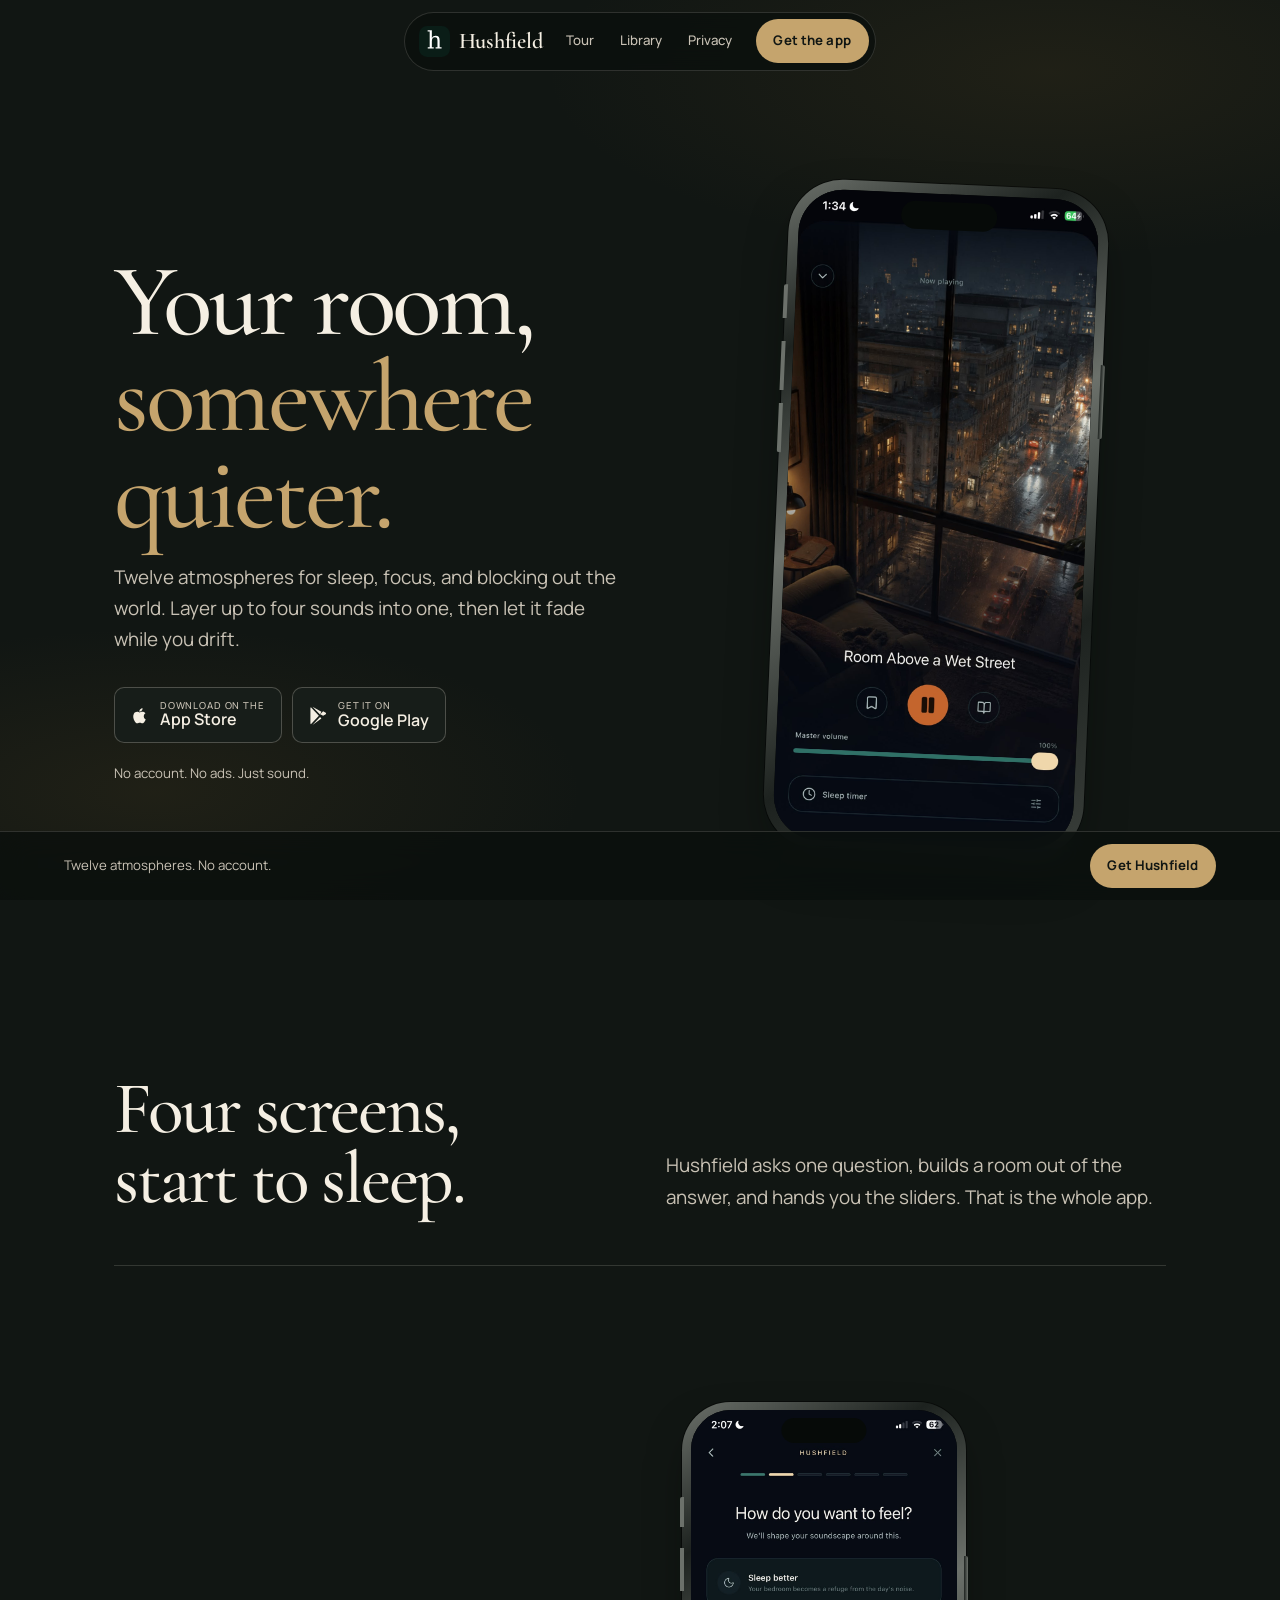
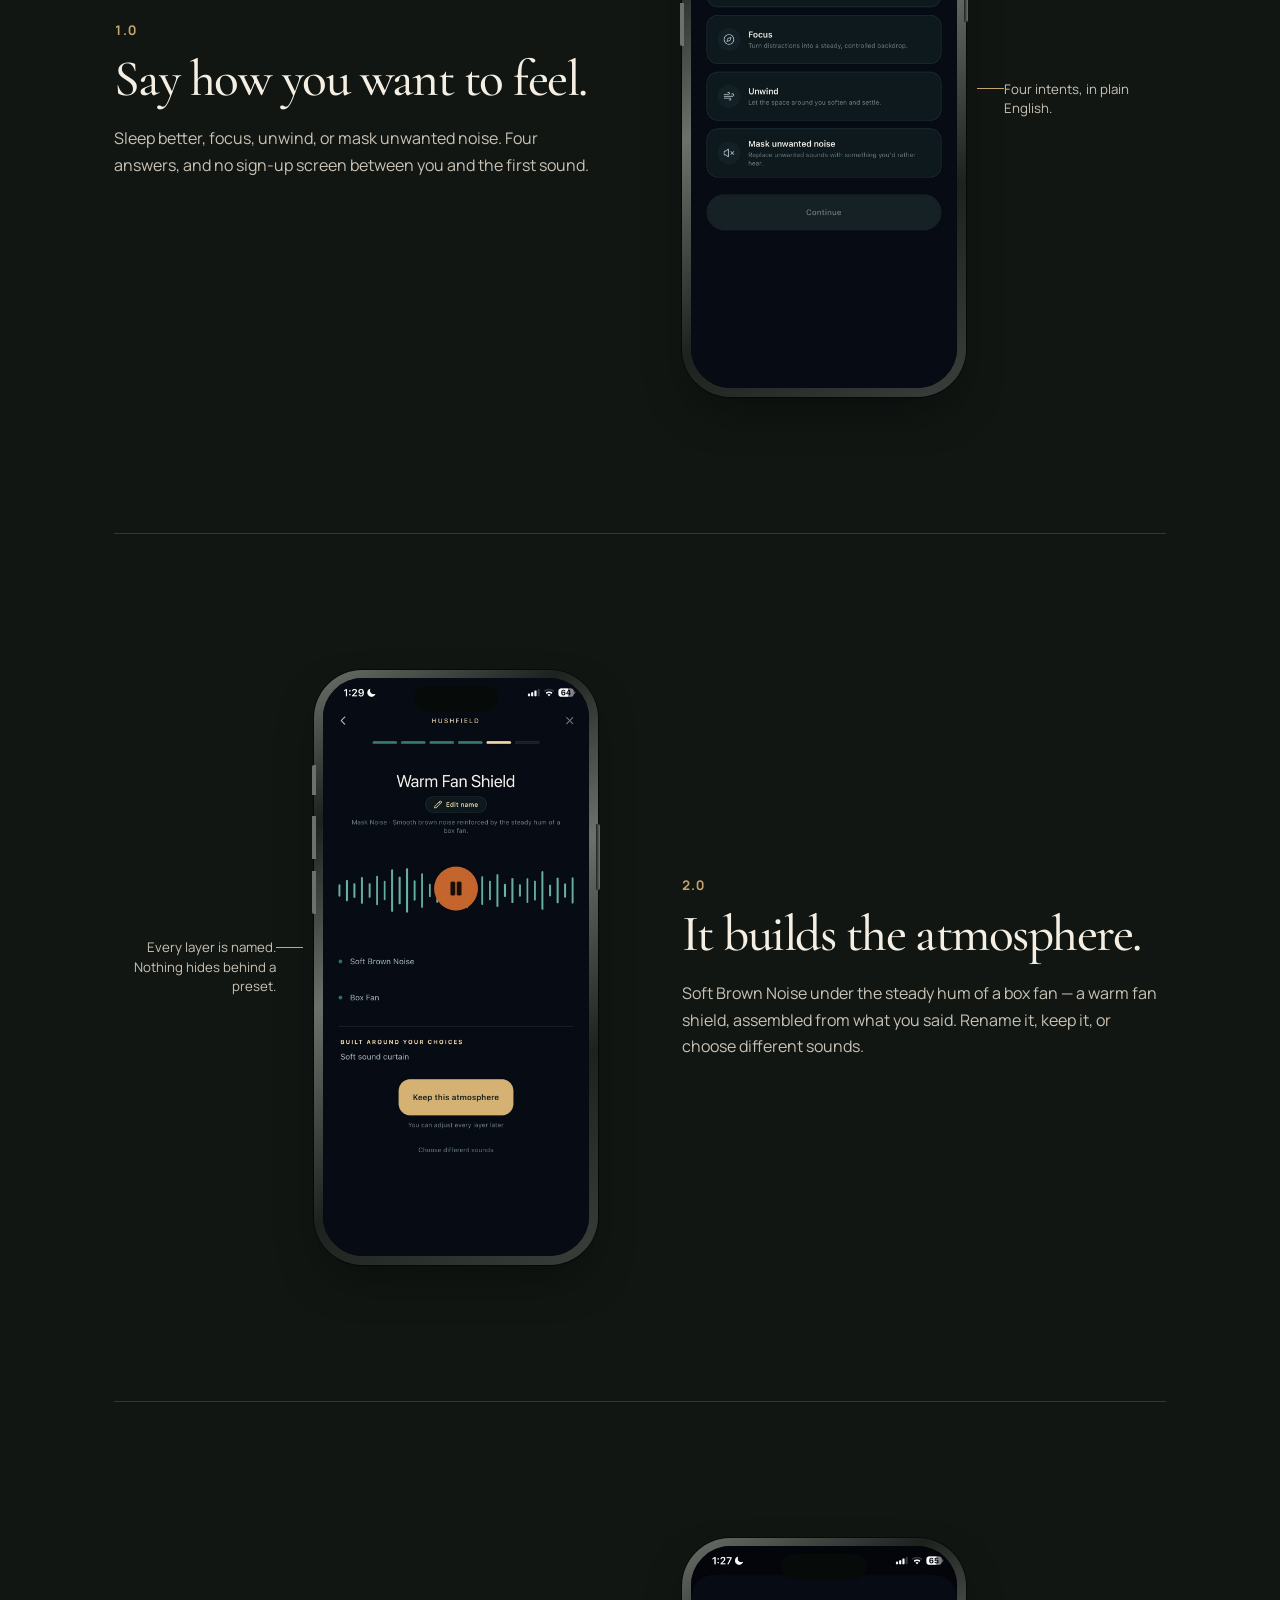
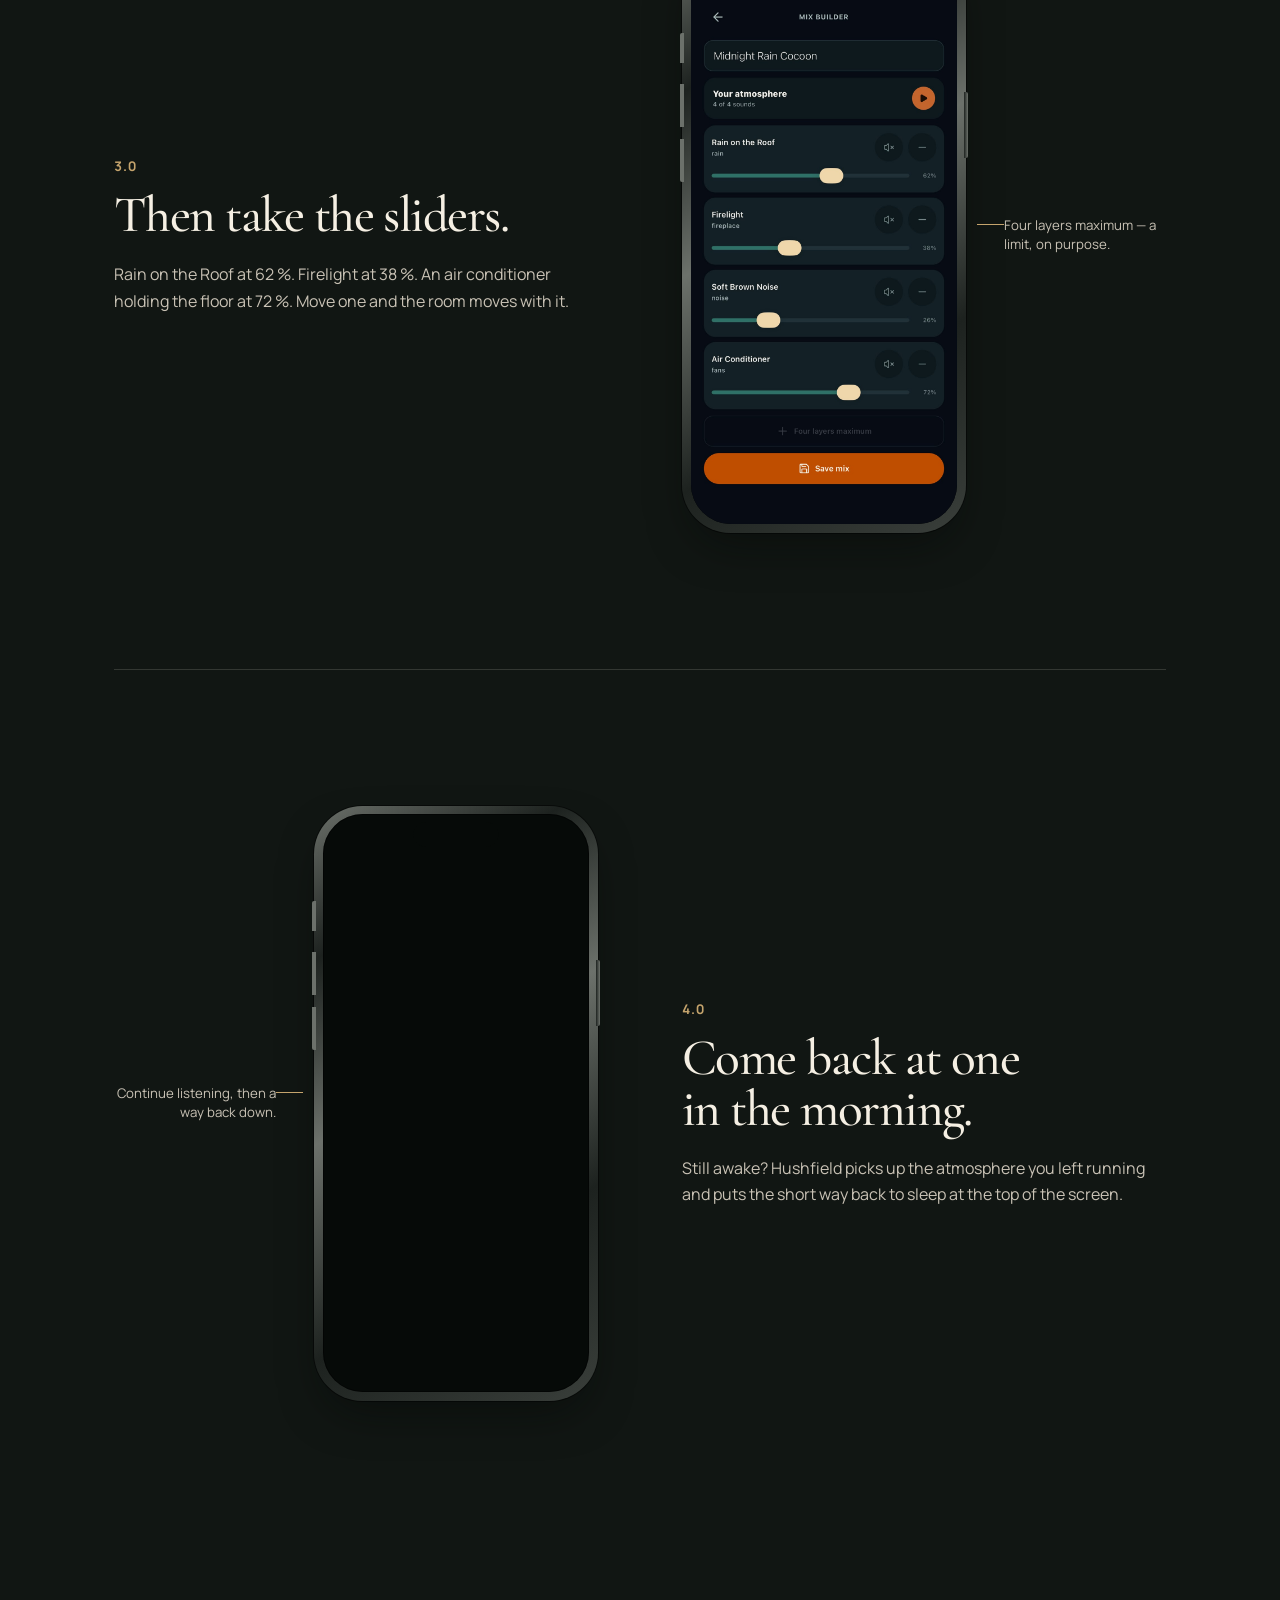
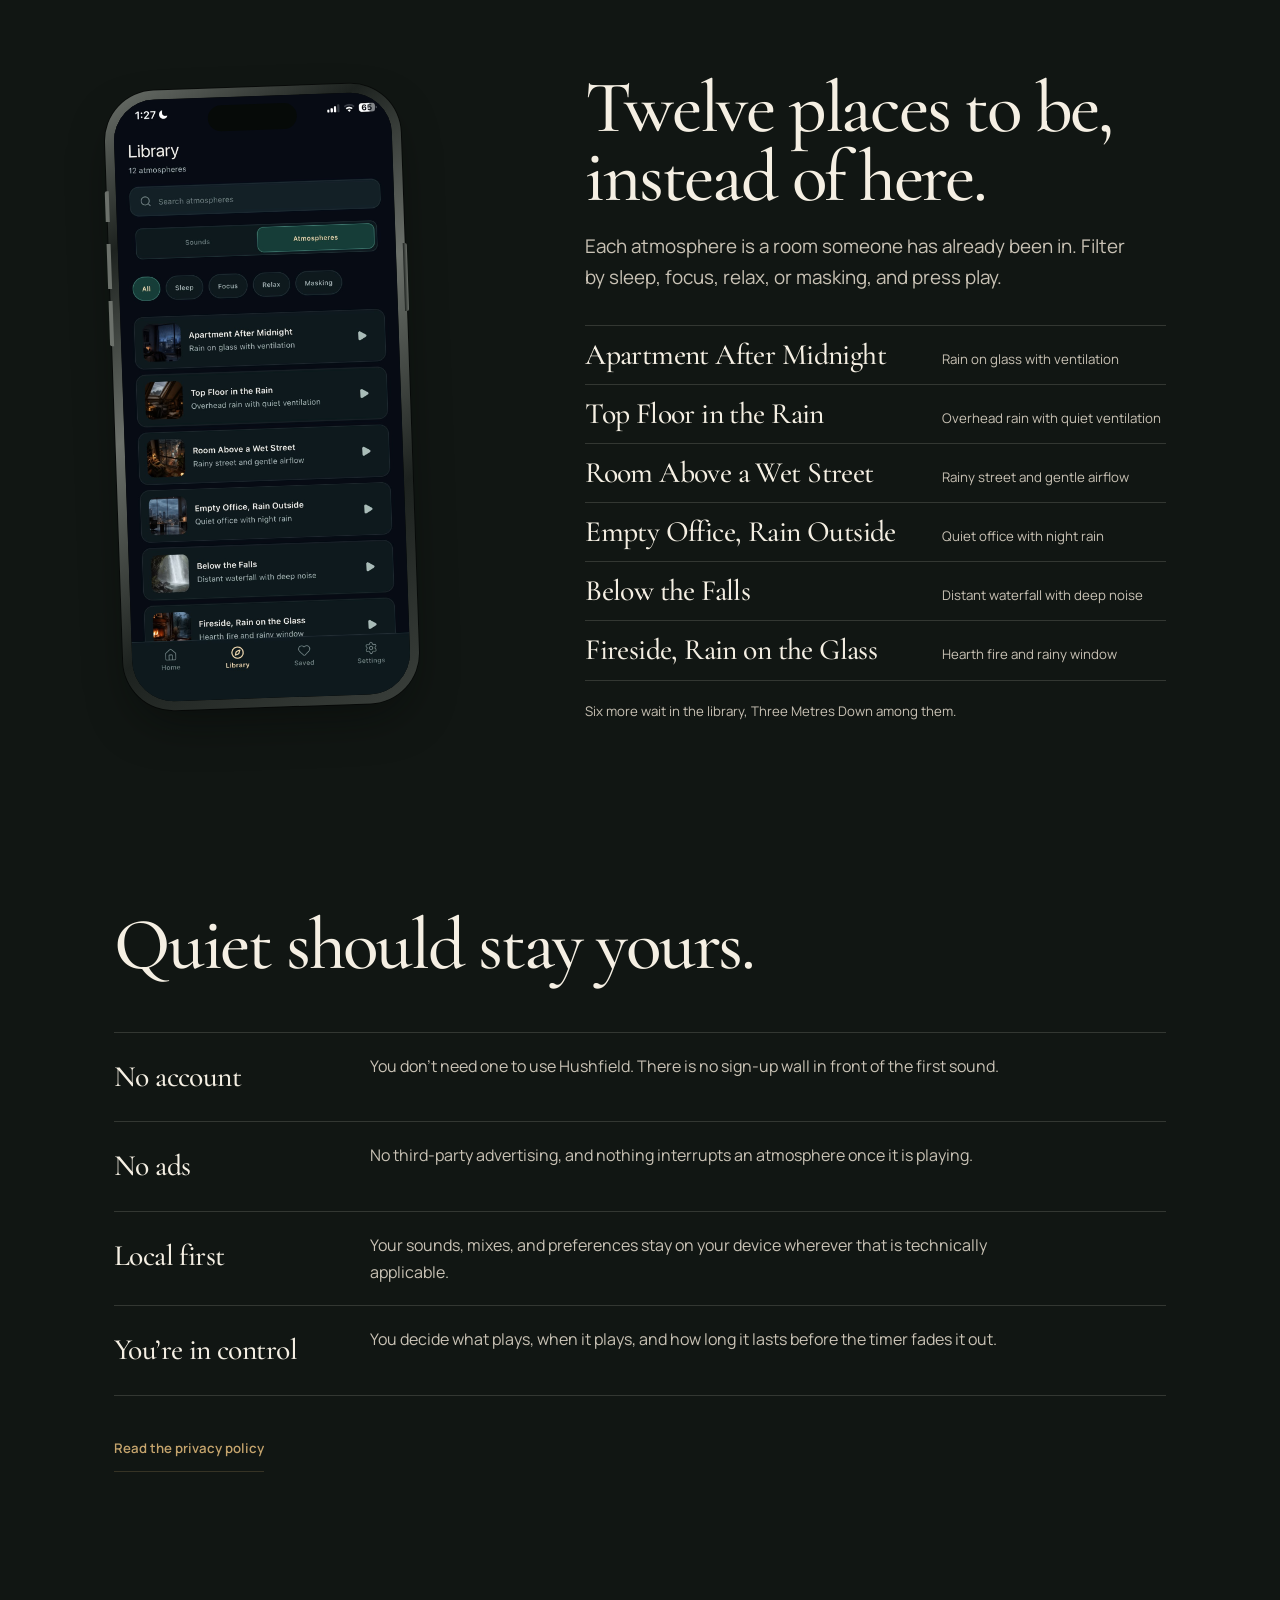
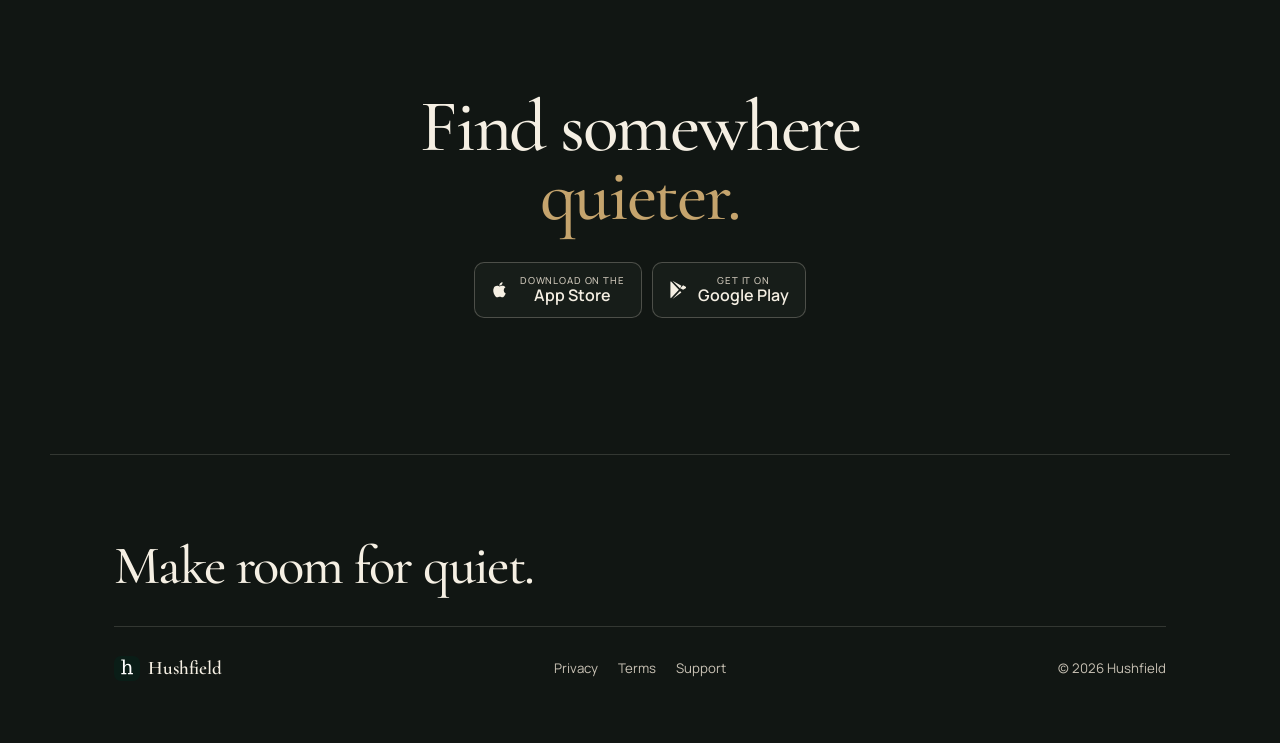
==== commit fb8f5fce: "Redesign landing page as a guided product tour Rebuilds index.html on the Workbench macrostructure: " ====
--- a/index.html
+++ b/index.html
@@ -1 +1,251 @@
-<!doctype html><html lang="en"><head><meta charset="utf-8"><meta name="viewport" content="width=device-width,initial-scale=1"><title>Hushfield — Your room, somewhere quieter.</title><meta name="description" content="Hushfield is an ambient sound app for iPhone and Android designed for sleep, focus, relaxation, and noise masking."><link rel="canonical" href="https://hushfield.xyz/"><link rel="icon" href="/favicon.svg"><meta property="og:title" content="Hushfield — Your room, somewhere quieter."><meta property="og:description" content="Immersive atmospheres for sleep, focus, relaxation, and blocking out the world."><meta property="og:image" content="https://hushfield.xyz/assets/screenshots/now-playing.jpeg"><link rel="preconnect" href="https://fonts.googleapis.com"><link rel="preconnect" href="https://fonts.gstatic.com" crossorigin><link href="https://fonts.googleapis.com/css2?family=Cormorant+Garamond:ital,wght@0,400;0,500;1,400&family=Manrope:wght@400;500;600&display=swap" rel="stylesheet"><link rel="preload" as="image" href="assets/screenshots/now-playing.jpeg"><link rel="stylesheet" href="marketing.css"><script type="application/ld+json">{"@context":"https://schema.org","@type":"SoftwareApplication","name":"Hushfield","operatingSystem":"iOS, Android","applicationCategory":"HealthApplication","description":"Hushfield is an ambient sound app for iPhone and Android designed for sleep, focus, relaxation, and noise masking."}</script><script src="site.js" defer></script></head><body><a class="skip" href="#main">Skip to content</a><header><a class="brand" href="/">⌁ Hushfield</a><nav><a href="#sounds">Sounds</a><a href="#mixes">Mixes</a><a data-link="privacy" href="https://legal.hushfield.xyz/privacy/">Privacy</a></nav><a class="cta" data-link="appStore" href="https://example.com/hushfield-app-store">Get Hushfield ↗</a></header><main id="main"><section class="hero"><div><p class="eyebrow">Ambient sound, kept simple</p><h1>Your room,<br><em>somewhere quieter.</em></h1><p class="lede">Immersive atmospheres for sleep, focus, relaxation, and blocking out the world.</p><div class="stores"><a data-link="appStore" href="https://example.com/hushfield-app-store">● <span><small>Download on the</small>App Store</span></a><a data-link="googlePlay" href="https://example.com/hushfield-google-play">▶ <span><small>GET IT ON</small>Google Play</span></a></div><p class="trust">No account. No ads. Just sound.</p></div><figure class="phone hero-phone"><img src="assets/screenshots/now-playing.jpeg" alt="Hushfield's Now Playing screen" width="946" height="2048"></figure></section><section id="sounds"><p class="eyebrow">Atmospheres</p><h2>Somewhere else,<br><em>without going anywhere.</em></h2><p class="lede">Curated atmospheres designed to help you unwind, focus, or fall asleep.</p><div class="atmos"><img src="assets/screenshots/atmospheres.jpeg" alt="Hushfield browse screen" loading="lazy" width="946" height="2048"><div><p>Choose a place. Let it fill the room.</p><ol><li>Atmospheric audio</li><li>Sounds for every hour</li><li>Listen your way</li></ol></div><img src="assets/screenshots/sounds.jpeg" alt="Hushfield sound discovery screen" loading="lazy" width="946" height="2048"></div></section><section id="mixes" class="split mix-section"><div><p class="eyebrow gold">Mix builder</p><h2>Blend the sounds<br>you <em>love.</em></h2><p>Combine multiple sounds and adjust each layer until your space feels just right.</p><a href="https://example.com/hushfield-app-store">Available in Hushfield →</a></div><img src="assets/screenshots/mix-builder.jpeg" alt="Hushfield Mix Builder" loading="lazy" width="946" height="2048"></section><section class="split timer-section"><div><p class="eyebrow gold">Sleep timer</p><h2>Fade gently<br>into <em>sleep.</em></h2><p>Set a timer and let your atmosphere fade away gradually.</p></div><img src="assets/screenshots/sleep-timer.jpeg" alt="Hushfield sleep timer" loading="lazy" width="946" height="2048"></section><section class="split for-you-section"><img src="assets/screenshots/for-you.jpeg" alt="Hushfield personalized recommendations" loading="lazy" width="946" height="2048"><div><p class="eyebrow gold">Made for you</p><h2>A quieter space<br>that becomes <em>yours.</em></h2><p>Hushfield adapts to what you enjoy and helps surface sounds and mixes that fit the way you use the app.</p></div></section><section class="privacy"><p class="eyebrow">Privacy</p><h2>Private by design.</h2><p>Quiet should stay yours. Hushfield is designed to keep the essentials simple and your control close.</p><div><article><i>○</i><h3>No account</h3><p>You don't need an account to use Hushfield.</p></article><article><i>—</i><h3>No ads</h3><p>No third-party advertising.</p></article><article><i>⌂</i><h3>Local first</h3><p>Your sounds, mixes, and preferences stay on your device wherever technically applicable.</p></article><article><i>↻</i><h3>You're in control</h3><p>You decide what to play, when, and for how long.</p></article></div><a data-link="privacy" href="https://legal.hushfield.xyz/privacy/">Learn about privacy →</a></section><section class="final"><p class="eyebrow">Make room for quiet</p><h2>Find somewhere<br><em>quieter.</em></h2><div class="stores"><a data-link="appStore" href="https://example.com/hushfield-app-store">● <span><small>Download on the</small>App Store</span></a><a data-link="googlePlay" href="https://example.com/hushfield-google-play">▶ <span><small>GET IT ON</small>Google Play</span></a></div></section></main><footer><a class="brand" href="/">⌁ Hushfield</a><p>© 2026 Hushfield</p><nav><a data-link="privacy" href="https://legal.hushfield.xyz/privacy/">Privacy</a><a data-link="terms" href="https://legal.hushfield.xyz/terms/">Terms</a><a data-link="support" href="https://legal.hushfield.xyz/support/">Support</a></nav></footer></body></html>+<!doctype html>
+<html lang="en">
+<head>
+<meta charset="utf-8">
+<meta name="viewport" content="width=device-width,initial-scale=1">
+<title>Hushfield — Your room, somewhere quieter.</title>
+<meta name="description" content="Hushfield is an ambient sound app for iPhone and Android. Twelve atmospheres for sleep, focus, and masking noise — layer up to four sounds, then let them fade.">
+<meta name="theme-color" content="#111613">
+<link rel="canonical" href="https://hushfield.xyz/">
+<link rel="icon" href="favicon.svg">
+<link rel="apple-touch-icon" href="assets/brand/hushfield-icon-1024.png">
+<meta property="og:type" content="website">
+<meta property="og:title" content="Hushfield — Your room, somewhere quieter.">
+<meta property="og:description" content="Twelve atmospheres for sleep, focus, and blocking out the world.">
+<meta property="og:image" content="https://hushfield.xyz/assets/screenshots/for-you.jpeg">
+<meta name="twitter:card" content="summary_large_image">
+<link rel="preconnect" href="https://fonts.googleapis.com">
+<link rel="preconnect" href="https://fonts.gstatic.com" crossorigin>
+<link href="https://fonts.googleapis.com/css2?family=Cormorant+Garamond:wght@400;500;600&family=Manrope:wght@400;500;600;700&display=swap" rel="stylesheet">
+<link rel="preload" as="image" href="assets/screenshots/for-you.jpeg" fetchpriority="high">
+<link rel="stylesheet" href="tokens.css">
+<link rel="stylesheet" href="marketing.css">
+<script type="application/ld+json">{"@context":"https://schema.org","@type":"SoftwareApplication","name":"Hushfield","operatingSystem":"iOS, Android","applicationCategory":"HealthApplication","description":"Hushfield is an ambient sound app for iPhone and Android designed for sleep, focus, relaxation, and noise masking."}</script>
+<script src="site.js" defer></script>
+</head>
+<body>
+
+<a class="skip" href="#main">Skip to content</a>
+
+<!-- N5 · Floating pill — content-sized, detached, sits over the hero bloom -->
+<nav class="nav-pill" aria-label="Primary">
+  <a class="wordmark" href="/">
+    <img class="wordmark__mark" src="assets/brand/hushfield-symbol.svg" alt="" width="32" height="32">
+    <span>Hushfield</span>
+  </a>
+  <ul class="nav-pill__links">
+    <li><a href="#tour">Tour</a></li>
+    <li><a href="#library">Library</a></li>
+    <li><a data-link="privacy" href="https://legal.hushfield.xyz/privacy/">Privacy</a></li>
+  </ul>
+  <a class="btn btn--fill" data-link="appStore" href="https://example.com/hushfield-app-store">Get the app</a>
+</nav>
+
+<main id="main">
+
+  <!-- ───────────────────────────── Hero ───────────────────────────── -->
+  <section class="hero">
+    <div class="hero__copy">
+      <h1 class="reveal" style="--i:0">Your room,<br><span class="accent">somewhere quieter.</span></h1>
+      <p class="lede reveal" style="--i:1">Twelve atmospheres for sleep, focus, and blocking out the world. Layer up to four sounds into one, then let it fade while you drift.</p>
+      <div class="stores reveal" style="--i:2">
+        <a class="store" data-link="appStore" href="https://example.com/hushfield-app-store">
+          <svg class="store__glyph" viewBox="0 0 24 24" aria-hidden="true" focusable="false"><path fill="currentColor" d="M16.4 12.7c0-2.2 1.8-3.3 1.9-3.4-1-1.5-2.6-1.7-3.2-1.7-1.4-.1-2.7.8-3.3.8-.7 0-1.7-.8-2.8-.8-1.5 0-2.8.8-3.6 2.1-1.5 2.6-.4 6.5 1.1 8.6.7 1 1.6 2.2 2.7 2.1 1.1 0 1.5-.7 2.8-.7s1.7.7 2.8.7c1.2 0 1.9-1 2.6-2.1.8-1.2 1.2-2.3 1.2-2.4-.1 0-2.2-.9-2.2-3.2zM14.2 6.2c.6-.7 1-1.7.9-2.7-.9 0-2 .6-2.6 1.3-.6.6-1.1 1.7-.9 2.6 1 .1 2-.5 2.6-1.2z"/></svg>
+          <span><small>Download on the</small>App&nbsp;Store</span>
+        </a>
+        <a class="store" data-link="googlePlay" href="https://example.com/hushfield-google-play">
+          <svg class="store__glyph" viewBox="0 0 24 24" aria-hidden="true" focusable="false"><path fill="currentColor" d="M4.3 2.6a1.4 1.4 0 0 0-.5 1.1v16.6c0 .45.18.84.5 1.09l8.9-9.4zM14.5 10.6 6.1 1.9l9.9 5.65zM17.9 12l2.9-1.65c.55-.32.55-1.38 0-1.7L17.9 7l-3.1 3.3zM6.1 22.1l8.4-8.7 1.5 1.6z"/></svg>
+          <span><small>Get it on</small>Google&nbsp;Play</span>
+        </a>
+      </div>
+      <p class="trust reveal" style="--i:3">No account. No ads. Just sound.</p>
+    </div>
+
+    <div class="hero__stage reveal" style="--i:2">
+      <figure class="device device--hero">
+        <div class="device__screen">
+          <img src="assets/screenshots/for-you.jpeg" alt="Hushfield playing the atmosphere Room Above a Wet Street, with a master volume slider and a sleep timer control." width="946" height="2048" fetchpriority="high" decoding="async">
+        </div>
+        <span class="device__island" aria-hidden="true"></span>
+      </figure>
+    </div>
+  </section>
+
+  <!-- ─────────────────── The tour · F4 step sequence ─────────────────── -->
+  <section id="tour" class="tour">
+    <div class="tour__head">
+      <h2>Four screens, start to sleep.</h2>
+      <p class="lede">Hushfield asks one question, builds a room out of the answer, and hands you the sliders. That is the whole app.</p>
+    </div>
+
+    <ol class="steps">
+
+      <li class="step">
+        <div class="step__text">
+          <span class="stage">1.0</span>
+          <h3>Say how you want to feel.</h3>
+          <p>Sleep better, focus, unwind, or mask unwanted noise. Four answers, and no sign-up screen between you and the first sound.</p>
+        </div>
+        <figure class="step__figure">
+          <div class="device">
+            <div class="device__screen">
+              <img src="assets/screenshots/sounds.jpeg" alt="Hushfield asking &ldquo;How do you want to feel?&rdquo; with options for Sleep better, Focus, Unwind, and Mask unwanted noise." width="946" height="2048" loading="lazy" decoding="async">
+            </div>
+            <span class="device__island" aria-hidden="true"></span>
+          </div>
+          <figcaption class="notes">
+            <ul><li class="note">Four intents, in plain English.</li></ul>
+          </figcaption>
+        </figure>
+      </li>
+
+      <li class="step step--flip">
+        <div class="step__text">
+          <span class="stage">2.0</span>
+          <h3>It builds the atmosphere.</h3>
+          <p>Soft Brown Noise under the steady hum of a box fan — a warm fan shield, assembled from what you said. Rename it, keep it, or choose different sounds.</p>
+        </div>
+        <figure class="step__figure">
+          <div class="device">
+            <div class="device__screen">
+              <img src="assets/screenshots/now-playing.jpeg" alt="A Hushfield atmosphere named Warm Fan Shield, built from Soft Brown Noise and Box Fan, with a waveform and a pause control." width="946" height="2048" loading="lazy" decoding="async">
+            </div>
+            <span class="device__island" aria-hidden="true"></span>
+          </div>
+          <figcaption class="notes">
+            <ul><li class="note">Every layer is named. Nothing hides behind a preset.</li></ul>
+          </figcaption>
+        </figure>
+      </li>
+
+      <li class="step">
+        <div class="step__text">
+          <span class="stage">3.0</span>
+          <h3>Then take the sliders.</h3>
+          <p>Rain on the Roof at 62&nbsp;%. Firelight at 38&nbsp;%. An air conditioner holding the floor at 72&nbsp;%. Move one and the room moves with it.</p>
+        </div>
+        <figure class="step__figure">
+          <div class="device">
+            <div class="device__screen">
+              <img src="assets/screenshots/atmospheres.jpeg" alt="Hushfield&rsquo;s Mix Builder editing a mix called Midnight Rain Cocoon with four volume sliders: Rain on the Roof, Firelight, Soft Brown Noise, and Air Conditioner." width="946" height="2048" loading="lazy" decoding="async">
+            </div>
+            <span class="device__island" aria-hidden="true"></span>
+          </div>
+          <figcaption class="notes">
+            <ul><li class="note">Four layers maximum — a limit, on purpose.</li></ul>
+          </figcaption>
+        </figure>
+      </li>
+
+      <li class="step step--flip">
+        <div class="step__text">
+          <span class="stage">4.0</span>
+          <h3>Come back at one in the morning.</h3>
+          <p>Still awake? Hushfield picks up the atmosphere you left running and puts the short way back to sleep at the top of the screen.</p>
+        </div>
+        <figure class="step__figure">
+          <div class="device">
+            <div class="device__screen">
+              <img src="assets/screenshots/sleep-timer.jpeg" alt="Hushfield&rsquo;s home screen reading &ldquo;Still awake? Let&rsquo;s quiet things down.&rdquo;, resuming Room Above a Wet Street and suggesting three atmospheres to get back to sleep." width="946" height="2048" loading="lazy" decoding="async">
+            </div>
+            <span class="device__island" aria-hidden="true"></span>
+          </div>
+          <figcaption class="notes">
+            <ul><li class="note">Continue listening, then a way back down.</li></ul>
+          </figcaption>
+        </figure>
+      </li>
+
+    </ol>
+  </section>
+
+  <!-- ───────────────────────── The library ───────────────────────── -->
+  <section id="library" class="library">
+    <figure class="device">
+      <div class="device__screen">
+        <img src="assets/screenshots/mix-builder.jpeg" alt="Hushfield&rsquo;s library showing 12 atmospheres, filterable by Sleep, Focus, Relax, and Masking." width="946" height="2048" loading="lazy" decoding="async">
+      </div>
+      <span class="device__island" aria-hidden="true"></span>
+    </figure>
+
+    <div class="library__body">
+      <h2>Twelve places to be,<br>instead of here.</h2>
+      <p class="lede">Each atmosphere is a room someone has already been in. Filter by sleep, focus, relax, or masking, and press play.</p>
+      <dl class="atlas">
+        <div><dt>Apartment After Midnight</dt><dd>Rain on glass with ventilation</dd></div>
+        <div><dt>Top Floor in the Rain</dt><dd>Overhead rain with quiet ventilation</dd></div>
+        <div><dt>Room Above a Wet Street</dt><dd>Rainy street and gentle airflow</dd></div>
+        <div><dt>Empty Office, Rain Outside</dt><dd>Quiet office with night rain</dd></div>
+        <div><dt>Below the Falls</dt><dd>Distant waterfall with deep noise</dd></div>
+        <div><dt>Fireside, Rain on the Glass</dt><dd>Hearth fire and rainy window</dd></div>
+      </dl>
+      <p class="atlas__tail">Six more wait in the library, Three Metres Down among them.</p>
+    </div>
+  </section>
+
+  <!-- ──────────────────────── Quiet by design ──────────────────────── -->
+  <section id="privacy" class="quiet">
+    <h2>Quiet should stay yours.</h2>
+    <dl class="pledges">
+      <div class="pledge">
+        <dt>No account</dt>
+        <dd>You don&rsquo;t need one to use Hushfield. There is no sign-up wall in front of the first sound.</dd>
+      </div>
+      <div class="pledge">
+        <dt>No ads</dt>
+        <dd>No third-party advertising, and nothing interrupts an atmosphere once it is playing.</dd>
+      </div>
+      <div class="pledge">
+        <dt>Local first</dt>
+        <dd>Your sounds, mixes, and preferences stay on your device wherever that is technically applicable.</dd>
+      </div>
+      <div class="pledge">
+        <dt>You&rsquo;re in control</dt>
+        <dd>You decide what plays, when it plays, and how long it lasts before the timer fades it out.</dd>
+      </div>
+    </dl>
+    <a class="link-typo" data-link="privacy" href="https://legal.hushfield.xyz/privacy/">Read the privacy policy</a>
+  </section>
+
+  <!-- ───────────────────────────── Close ───────────────────────────── -->
+  <section class="close" id="close">
+    <h2>Find somewhere<br><span class="accent">quieter.</span></h2>
+    <div class="stores">
+      <a class="store" data-link="appStore" href="https://example.com/hushfield-app-store">
+        <svg class="store__glyph" viewBox="0 0 24 24" aria-hidden="true" focusable="false"><path fill="currentColor" d="M16.4 12.7c0-2.2 1.8-3.3 1.9-3.4-1-1.5-2.6-1.7-3.2-1.7-1.4-.1-2.7.8-3.3.8-.7 0-1.7-.8-2.8-.8-1.5 0-2.8.8-3.6 2.1-1.5 2.6-.4 6.5 1.1 8.6.7 1 1.6 2.2 2.7 2.1 1.1 0 1.5-.7 2.8-.7s1.7.7 2.8.7c1.2 0 1.9-1 2.6-2.1.8-1.2 1.2-2.3 1.2-2.4-.1 0-2.2-.9-2.2-3.2zM14.2 6.2c.6-.7 1-1.7.9-2.7-.9 0-2 .6-2.6 1.3-.6.6-1.1 1.7-.9 2.6 1 .1 2-.5 2.6-1.2z"/></svg>
+        <span><small>Download on the</small>App&nbsp;Store</span>
+      </a>
+      <a class="store" data-link="googlePlay" href="https://example.com/hushfield-google-play">
+        <svg class="store__glyph" viewBox="0 0 24 24" aria-hidden="true" focusable="false"><path fill="currentColor" d="M4.3 2.6a1.4 1.4 0 0 0-.5 1.1v16.6c0 .45.18.84.5 1.09l8.9-9.4zM14.5 10.6 6.1 1.9l9.9 5.65zM17.9 12l2.9-1.65c.55-.32.55-1.38 0-1.7L17.9 7l-3.1 3.3zM6.1 22.1l8.4-8.7 1.5 1.6z"/></svg>
+        <span><small>Get it on</small>Google&nbsp;Play</span>
+      </a>
+    </div>
+  </section>
+
+</main>
+
+<!-- Ft5 · Statement -->
+<footer class="foot-stmt">
+  <p class="foot-stmt__line">Make room for quiet.</p>
+  <div class="foot-stmt__meta">
+    <a class="wordmark wordmark--sm" href="/">
+      <img class="wordmark__mark" src="assets/brand/hushfield-symbol.svg" alt="" width="26" height="26">
+      <span>Hushfield</span>
+    </a>
+    <nav class="foot-stmt__nav" aria-label="Legal">
+      <a data-link="privacy" href="https://legal.hushfield.xyz/privacy/">Privacy</a>
+      <a data-link="terms" href="https://legal.hushfield.xyz/terms/">Terms</a>
+      <a data-link="support" href="https://legal.hushfield.xyz/support/">Support</a>
+    </nav>
+    <p class="muted">© 2026 Hushfield</p>
+  </div>
+</footer>
+
+<!-- C4 · Sticky bottom bar — appears once the tour is underway -->
+<aside class="cta-sticky" id="ctaSticky" hidden>
+  <p>Twelve atmospheres. No account.</p>
+  <a class="btn btn--fill" data-link="appStore" href="https://example.com/hushfield-app-store">Get Hushfield</a>
+</aside>
+
+</body>
+</html>
--- a/tokens.css
+++ b/tokens.css
@@ -0,0 +1,79 @@
+/* Hushfield design tokens
+ * Hallmark · genre: atmospheric · theme: Hushfield Mineral (locked by DESIGN.md)
+ * Palette values are carried over unchanged from the previous build. Colour is
+ * expressed in hex rather than OKLCH so the brand values stay bit-exact.
+ * Axes — paper band: dark (L 8%) · display style: classical-serif · accent hue: warm (brass)
+ */
+
+:root {
+  /* ---- Paper & ink ------------------------------------------------ */
+  --color-paper:        #111613;  /* page ground            */
+  --color-paper-2:      #171d19;  /* raised surface         */
+  --color-paper-3:      #202720;  /* highest surface        */
+  --color-mineral:      #0a1d17;  /* brand tile behind the mark */
+  --color-ink:          #f5efe3;  /* primary text           */
+  --color-ink-muted:    #c9c2b5;  /* secondary text         */
+  --color-accent:       #c5a46d;  /* brass                  */
+
+  /* ---- Derived surfaces (never inline a new value; add it here) ---- */
+  --color-rule:         #f5efe326;
+  --color-rule-strong:  #f5efe33d;
+  --color-accent-soft:  #c5a46d33;
+  --color-accent-glow:  #74592826;
+  --color-scrim:        #0b0f0dcc;
+  --color-shadow:       #05080699;
+
+  /* ---- Device rail (iPhone frame) --------------------------------- */
+  --color-rail-hi:      #6c716b;
+  --color-rail-mid:     #3a3f3b;
+  --color-rail-lo:      #1d221f;
+  --color-rail-edge:    #00000080;
+  --color-rail-screen:  #060a08;
+
+  /* ---- Type ------------------------------------------------------- */
+  --font-display: "Cormorant Garamond", Georgia, "Times New Roman", serif;
+  --font-body:    "Manrope", "Segoe UI", system-ui, sans-serif;
+
+  /* Perfect-fourth scale (1.333) off a 1rem base */
+  --text-xs:   0.72rem;
+  --text-sm:   0.83rem;
+  --text-base: 1rem;
+  --text-md:   1.18rem;
+  --text-lg:   clamp(1.45rem, 1.1rem + 1.2vw, 1.85rem);
+  --text-xl:   clamp(2rem, 1.3rem + 2.6vw, 3.2rem);
+  --text-2xl:  clamp(2.6rem, 1.5rem + 4.2vw, 4.6rem);
+  --text-display: clamp(3rem, 1.6rem + 6vw, 6.4rem);
+
+  /* ---- Space (4pt scale) ------------------------------------------ */
+  --space-2xs: 0.25rem;
+  --space-xs:  0.5rem;
+  --space-sm:  0.75rem;
+  --space-md:  1.25rem;
+  --space-lg:  2rem;
+  --space-xl:  3.25rem;
+  --space-2xl: 5.25rem;
+  --space-3xl: 8.5rem;
+  --page-gutter: clamp(1.25rem, 5vw, 4rem);
+  --measure: 34rem;
+
+  /* ---- Rules & radii ---------------------------------------------- */
+  --rule-hair: 1px;
+  --radius-sm: 4px;
+  --radius-md: 10px;
+  --radius-pill: 999px;
+
+  /* ---- Motion ------------------------------------------------------ */
+  --ease-out:    cubic-bezier(0.16, 1, 0.3, 1);
+  --ease-in:     cubic-bezier(0.7, 0, 0.84, 0);
+  --ease-in-out: cubic-bezier(0.65, 0, 0.35, 1);
+  --dur-micro: 120ms;
+  --dur-short: 220ms;
+  --dur-long:  420ms;
+
+  /* ---- Elevation scale (no arbitrary z-index) ---------------------- */
+  --z-base: 1;
+  --z-callout: 5;
+  --z-sticky: 20;
+  --z-nav: 30;
+  --z-skip: 40;
+}
--- a/marketing.css
+++ b/marketing.css
@@ -1,7 +1,651 @@
-:root{--bg:#111613;--cream:#f5efe3;--muted:#c9c2b5;--gold:#c5a46d;--line:#f5efe326;--serif:"Cormorant Garamond",Georgia,serif;--sans:Manrope,Arial,sans-serif}*{box-sizing:border-box}html{background:var(--bg);color:var(--cream);scroll-behavior:smooth}body{margin:0;background:radial-gradient(65% 25% at 75% 12%,#745c2822,transparent 70%),var(--bg);font:400 16px/1.6 var(--sans)}header,main,footer{width:min(1180px,calc(100% - 64px));margin:auto}header,footer{display:flex;align-items:center;justify-content:space-between;gap:2rem;border-bottom:1px solid var(--line)}header{height:94px}.brand{font:500 1.65rem var(--serif);color:var(--cream);text-decoration:none}.brand:first-letter{color:var(--gold)}nav{display:flex;gap:2rem}nav a{display:inline-flex;align-items:center;min-height:32px;padding-inline:.15rem;font-size:.8rem;color:var(--muted);text-decoration:none}.cta{background:var(--gold);color:var(--bg);padding:.7rem 1rem;text-decoration:none;font-size:.8rem;font-weight:600}.skip{position:absolute;top:-4rem;left:1rem;background:var(--cream);color:var(--bg);padding:.7rem}.skip:focus{top:1rem}.hero{min-height:760px;display:grid;grid-template-columns:1fr 1fr;align-items:center;gap:4rem;padding:5rem 6%}.eyebrow{font-size:.67rem;text-transform:uppercase;letter-spacing:.14em;color:var(--muted);font-weight:600}h1,h2{font:500 clamp(3.2rem,6vw,6rem)/.88 var(--serif);letter-spacing:-.035em;margin:1rem 0 1.5rem}h1 em{color:var(--gold)}em{font-weight:400}.lede,.split p,.privacy>p{color:var(--muted);max-width:32rem}.stores{display:flex;gap:.7rem;flex-wrap:wrap;margin-top:2rem}.stores a{display:flex;gap:.65rem;align-items:center;min-height:55px;border:1px solid #f5efe366;border-radius:5px;padding:.45rem .8rem;color:var(--cream);text-decoration:none}.stores small{display:block;font-size:.53rem;letter-spacing:.06em}.stores span{line-height:1.05;font-weight:500}.trust{font-size:.76rem;color:var(--muted)}.phone,.split img{width:min(380px,100%);border:1px solid #f5efe338;border-radius:28px;box-shadow:20px 28px 55px #0007}.phone{justify-self:center;transform:rotate(5deg)}img{display:block;width:100%;height:auto}section{padding:9rem 6%}.atmos{display:grid;grid-template-columns:250px 1fr 210px;align-items:center;gap:clamp(2rem,7vw,8rem);margin-top:4rem}.atmos img{border:1px solid #f5efe338;border-radius:24px}.atmos>div{border-block:1px solid var(--line);padding:2rem 0}.atmos>div p{font:400 2rem/1.05 var(--serif)}ol{padding:0;margin:0;list-style:none;counter-reset:x}li{padding:.9rem 0;border-top:1px solid var(--line);font-size:.75rem;color:var(--muted);counter-increment:x}li:before{content:"0" counter(x);color:var(--gold);margin-right:.7rem}.split{display:grid;grid-template-columns:.8fr 1.2fr;align-items:center;gap:clamp(3rem,10vw,10rem)}.split img{justify-self:center}.gold{color:var(--gold)}.split a,.privacy>a{color:var(--gold);text-decoration:none;border-bottom:1px solid #c5a46d88}.privacy{text-align:center;max-width:1000px;margin:auto}.privacy>div{display:grid;grid-template-columns:repeat(4,1fr);text-align:left;border-block:1px solid var(--line);margin:3rem 0 2rem}.privacy article{padding:2rem 1.3rem;border-left:1px solid var(--line)}.privacy article:first-child{border-left:0}.privacy i{color:var(--gold);font-style:normal}.privacy h3{font:500 1.55rem var(--serif);margin:.6rem 0}.privacy article p{font-size:.78rem;color:var(--muted)}.final{text-align:center;padding-block:10rem;background:radial-gradient(50% 45% at 50% 65%,#75592638,transparent 70%)}.final .stores{justify-content:center}footer{border-top:1px solid var(--line);border-bottom:0;min-height:150px}footer p,footer nav a{font-size:.72rem;color:var(--muted)}footer nav a{min-height:32px}a:focus-visible{outline:2px solid var(--gold);outline-offset:4px}@media(max-width:760px){header,main,footer{width:min(100% - 40px,570px)}header{height:75px}header nav{display:flex;gap:.35rem;order:3;width:100%;justify-content:space-between;border-top:1px solid var(--line);padding-top:.25rem}header nav a{min-height:44px;padding-inline:.35rem}header{flex-wrap:wrap;height:auto;min-height:75px;padding-block:.55rem}.hero{grid-template-columns:1fr;min-height:0;padding:4rem 0 5rem}.hero h1{font-size:clamp(3.4rem,16vw,5.1rem)}.phone{width:235px;margin:2rem auto}.atmos{grid-template-columns:1fr 1fr;gap:1rem}.atmos>div{grid-column:1/-1;grid-row:1;padding:1rem 0}.split{grid-template-columns:1fr;padding:6rem 0;gap:3rem}.split img{width:min(335px,88%)}.privacy{padding:6rem 0}.privacy>div{grid-template-columns:1fr 1fr}.privacy article:nth-child(odd){border-left:0}.privacy article:nth-child(n+3){border-top:1px solid var(--line)}footer{min-height:180px;align-items:flex-start;justify-content:center;flex-direction:column;padding:2rem 0;gap:.8rem}footer nav a{min-height:44px;align-items:center}}@media(prefers-reduced-motion:reduce){html{scroll-behavior:auto}}
-/* Product-story rhythm: craft, pause, return. */
-.mix-section{grid-template-columns:minmax(240px,.7fr) minmax(420px,1.45fr);min-height:760px}.mix-section img{width:min(510px,100%);transform:rotate(2deg)}.timer-section{grid-template-columns:1fr;min-height:760px;gap:3.5rem;padding-block:12rem;text-align:center}.timer-section>div{justify-self:center}.timer-section>div>p{margin-inline:auto}.timer-section img{width:min(315px,100%);transform:none}.for-you-section{grid-template-columns:minmax(390px,1.25fr) minmax(250px,.75fr);min-height:700px}.for-you-section img{width:min(425px,100%);transform:rotate(-2deg)}
-@media(max-width:900px){.atmos{grid-template-columns:minmax(155px,210px) minmax(0,1fr);gap:clamp(2rem,6vw,4rem)}.atmos img:last-child{grid-column:2}.split,.mix-section,.for-you-section{grid-template-columns:minmax(0,.8fr) minmax(280px,1.1fr);gap:clamp(2rem,6vw,4rem)}.mix-section{min-height:0}.mix-section img{width:min(430px,100%)}.privacy>div{grid-template-columns:repeat(2,minmax(0,1fr))}}
-@media(max-width:760px){.atmos{grid-template-columns:repeat(2,minmax(0,1fr));gap:1rem}.atmos>div{order:-1;grid-column:auto;grid-row:auto;padding:1rem 0}.atmos img:last-child{grid-column:auto}.split,.mix-section,.timer-section,.for-you-section{grid-template-columns:1fr;min-height:0;padding-block:6rem;gap:3rem}.mix-section img{width:min(380px,92%)}.timer-section{text-align:left}.timer-section>div{justify-self:start}.timer-section>div>p{margin-inline:0}.timer-section img{width:min(300px,82%)}.for-you-section>div{order:-1}.for-you-section img{width:min(355px,90%)} }
-@media(max-width:560px){.privacy>div{grid-template-columns:1fr}.privacy article{border-left:0;border-top:1px solid var(--line)}.privacy article:first-child{border-top:0}}
-@media(max-width:390px){header{gap:.5rem}.brand{font-size:1.42rem}.cta{padding:.6rem .7rem;font-size:.72rem}.hero h1{font-size:clamp(3rem,15vw,4.4rem)}}+/* Hallmark · genre: atmospheric · macrostructure: Workbench · theme: Hushfield Mineral
+ * tone: quiet / nocturnal / product-led · anchor hue: brass (warm)
+ * nav: N5 floating pill · footer: Ft5 statement · sections: F4 step sequence, F5 annotated screenshot, C4 sticky bar
+ * enrichment: none — real product captures carry the page
+ * axes: paper dark (L 8%) · display classical-serif · accent warm
+ * Deviation, on record: gate 47 bans hand-built device chrome. The iPhone frame below
+ * was requested explicitly, so it is drawn to real iPhone 15 Pro geometry (2.165 aspect,
+ * 14% screen radius, Dynamic Island sized to the gap the captures already leave).
+ * Every colour and font here resolves through a token in tokens.css.
+ */
+
+/* ─────────────────────────────  Base  ───────────────────────────── */
+
+*, *::before, *::after { box-sizing: border-box; }
+
+html {
+  overflow-x: clip;
+  background: var(--color-paper);
+  color: var(--color-ink);
+  scroll-behavior: smooth;
+  scroll-padding-block-start: 6rem;
+  -webkit-text-size-adjust: 100%;
+}
+
+body {
+  overflow-x: clip;
+  margin: 0;
+  font: 400 100%/1.65 var(--font-body);
+  background:
+    radial-gradient(58% 30% at 82% 8%, var(--color-accent-glow), transparent 68%),
+    radial-gradient(48% 26% at 12% 88%, var(--color-accent-glow), transparent 70%),
+    var(--color-paper);
+  background-attachment: fixed;
+}
+
+img, svg { display: block; max-width: 100%; }
+img { height: auto; }
+
+h1, h2, h3 {
+  font-family: var(--font-display);
+  font-style: normal;
+  font-weight: 500;
+  letter-spacing: -0.03em;
+  line-height: 0.94;
+  overflow-wrap: anywhere;
+  min-width: 0;
+  margin: 0;
+  text-wrap: balance;
+}
+h1 { font-size: var(--text-display); }
+h2 { font-size: var(--text-2xl); }
+h3 { font-size: var(--text-xl); line-height: 1.0; }
+
+p { margin: 0; }
+.accent { color: var(--color-accent); }
+.muted  { color: var(--color-ink-muted); }
+
+.lede {
+  color: var(--color-ink-muted);
+  font-size: var(--text-md);
+  max-width: var(--measure);
+  margin-block-start: var(--space-md);
+}
+
+a { color: inherit; }
+
+:focus-visible {
+  outline: 2px solid var(--color-accent);
+  outline-offset: 3px;
+  border-radius: var(--radius-sm);
+}
+
+.skip {
+  position: absolute;
+  inset-block-start: -5rem;
+  inset-inline-start: var(--space-md);
+  z-index: var(--z-skip);
+  padding: var(--space-sm) var(--space-md);
+  background: var(--color-ink);
+  color: var(--color-paper);
+  font-weight: 600;
+  text-decoration: none;
+  border-radius: var(--radius-sm);
+}
+.skip:focus { inset-block-start: var(--space-md); }
+
+/* Page container — one rhythm, section padding varies deliberately */
+.hero, .tour, .library, .quiet, .close {
+  width: min(1180px, 100%);
+  margin-inline: auto;
+  padding-inline: var(--page-gutter);
+}
+
+/* ──────────────────────  N5 · Floating pill nav  ────────────────────── */
+
+.nav-pill {
+  position: fixed;
+  inset-block-start: var(--space-sm);
+  inset-inline: var(--space-sm);
+  z-index: var(--z-nav);
+  display: flex;
+  align-items: center;
+  justify-content: space-between;
+  gap: var(--space-md);
+  margin-inline: auto;
+  width: fit-content;
+  max-width: calc(100% - var(--space-md));
+  padding: 0.4rem 0.4rem 0.4rem 0.7rem;
+  background: var(--color-scrim);
+  backdrop-filter: blur(14px) saturate(130%);
+  -webkit-backdrop-filter: blur(14px) saturate(130%);
+  border: var(--rule-hair) solid var(--color-rule);
+  border-radius: var(--radius-pill);
+}
+
+.wordmark {
+  display: inline-flex;
+  align-items: center;
+  min-height: 44px;
+  gap: 0.55rem;
+  font-family: var(--font-display);
+  font-size: 1.4rem;
+  font-weight: 600;
+  letter-spacing: -0.01em;
+  line-height: 1;
+  white-space: nowrap;
+  text-decoration: none;
+}
+.wordmark__mark {
+  width: 1.9rem;
+  height: 1.9rem;
+  border-radius: 27%;
+  flex: none;
+}
+.wordmark--sm { font-size: 1.2rem; }
+.wordmark--sm .wordmark__mark { width: 1.6rem; height: 1.6rem; }
+
+/* N5 collapse: below 60rem the pill keeps the wordmark and the CTA only —
+   the three links live in the page's own flow and in the footer. */
+.nav-pill__links {
+  display: none;
+  gap: var(--space-md);
+  margin: 0;
+  padding: 0;
+  list-style: none;
+}
+.nav-pill__links a {
+  display: inline-flex;
+  align-items: center;
+  min-height: 44px;
+  padding-inline: 0.2rem;
+  font-size: var(--text-sm);
+  font-weight: 500;
+  color: var(--color-ink-muted);
+  text-decoration: none;
+  white-space: nowrap;
+  transition: color var(--dur-micro) var(--ease-out);
+}
+.nav-pill__links a:hover { color: var(--color-ink); }
+
+/* ─────────────────────────  Buttons & stores  ───────────────────────── */
+
+.btn {
+  display: inline-flex;
+  align-items: center;
+  justify-content: center;
+  min-height: 44px;
+  padding: 0.6rem 1.05rem;
+  font-family: var(--font-body);
+  font-size: var(--text-sm);
+  font-weight: 700;
+  letter-spacing: 0.01em;
+  white-space: nowrap;
+  text-decoration: none;
+  border: var(--rule-hair) solid transparent;
+  border-radius: var(--radius-pill);
+  transition: transform var(--dur-micro) var(--ease-out),
+              background-color var(--dur-micro) var(--ease-out);
+}
+.btn--fill { background: var(--color-accent); color: var(--color-paper); }
+.btn:active { transform: translateY(1px); }
+
+.stores {
+  display: flex;
+  flex-wrap: wrap;
+  gap: 0.65rem;
+  margin-block-start: var(--space-lg);
+}
+.store {
+  display: inline-flex;
+  align-items: center;
+  gap: 0.6rem;
+  min-height: 56px;
+  padding: 0.5rem 1rem 0.5rem 0.85rem;
+  color: var(--color-ink);
+  text-decoration: none;
+  border: var(--rule-hair) solid var(--color-rule-strong);
+  border-radius: var(--radius-md);
+  background: var(--color-paper-2);
+  transition: transform var(--dur-micro) var(--ease-out),
+              border-color var(--dur-micro) var(--ease-out);
+}
+.store__glyph { width: 1.35rem; height: 1.35rem; flex: none; }
+.store span {
+  display: block;
+  font-size: var(--text-base);
+  font-weight: 600;
+  line-height: 1.1;
+  white-space: nowrap;
+}
+.store small {
+  display: block;
+  font-size: 0.6rem;
+  font-weight: 500;
+  letter-spacing: 0.09em;
+  text-transform: uppercase;
+  color: var(--color-ink-muted);
+}
+.store:active { transform: translateY(1px); }
+
+.trust {
+  margin-block-start: var(--space-md);
+  font-size: var(--text-sm);
+  color: var(--color-ink-muted);
+}
+
+.link-typo {
+  display: inline-flex;
+  align-items: center;
+  min-height: 44px;
+  margin-block-start: var(--space-lg);
+  font-size: var(--text-sm);
+  font-weight: 600;
+  color: var(--color-accent);
+  text-decoration: none;
+  white-space: nowrap;
+  border-block-end: var(--rule-hair) solid var(--color-accent-soft);
+  transition: border-color var(--dur-micro) var(--ease-out);
+}
+.link-typo:hover { border-block-end-color: var(--color-accent); }
+
+/* ───────────────  The iPhone frame  ───────────────
+ * Geometry from an iPhone 15 Pro: 2.165 screen aspect, 14 % corner radius,
+ * ~3 % rail, Dynamic Island 30 % wide at a 0.294 aspect. Sizes derive from
+ * --dev-w so one custom property scales the whole device.
+ */
+
+.device {
+  /* --dev-w is the single knob: every radius, rail and island derives from it.
+     The vw term keeps the frame inside its column down to 320px. */
+  --dev-w: min(284px, 72vw);
+  --bezel: calc(var(--dev-w) * 0.030);
+  position: relative;
+  width: var(--dev-w);
+  max-width: 100%;
+  margin: 0;
+  padding: var(--bezel);
+  border-radius: calc(var(--dev-w) * 0.170);
+  background: linear-gradient(148deg,
+    var(--color-rail-hi) 0%,
+    var(--color-rail-lo) 20%,
+    var(--color-rail-hi) 44%,
+    var(--color-rail-lo) 72%,
+    var(--color-rail-mid) 100%);
+  box-shadow:
+    0 0 0 1px var(--color-rail-edge),
+    0 calc(var(--dev-w) * 0.07) calc(var(--dev-w) * 0.16) calc(var(--dev-w) * -0.05) var(--color-shadow);
+}
+
+/* right rail — power */
+.device::before {
+  content: "";
+  position: absolute;
+  inset-inline-end: calc(var(--dev-w) * -0.006);
+  inset-block-start: 26%;
+  width: calc(var(--dev-w) * 0.012);
+  height: 11%;
+  border-radius: 0 2px 2px 0;
+  background: linear-gradient(90deg, var(--color-rail-lo), var(--color-rail-hi));
+}
+/* left rail — action button + volume rocker, three nubs from one gradient */
+.device::after {
+  content: "";
+  position: absolute;
+  inset-inline-start: calc(var(--dev-w) * -0.006);
+  inset-block-start: 16%;
+  width: calc(var(--dev-w) * 0.012);
+  height: 25%;
+  border-radius: 2px 0 0 2px;
+  background: linear-gradient(180deg,
+    var(--color-rail-hi) 0 20%,
+    transparent 20% 34%,
+    var(--color-rail-hi) 34% 63%,
+    transparent 63% 71%,
+    var(--color-rail-hi) 71% 100%);
+}
+
+.device__screen {
+  position: relative;
+  overflow: hidden;
+  border-radius: calc(var(--dev-w) * 0.140);
+  background: var(--color-rail-screen);
+  box-shadow: inset 0 0 0 1px var(--color-rail-edge);
+  isolation: isolate;
+}
+.device__screen img { width: 100%; }
+
+.device__island {
+  position: absolute;
+  inset-block-start: calc(var(--bezel) + var(--dev-w) * 0.026);
+  inset-inline-start: 50%;
+  transform: translateX(-50%);
+  width: calc(var(--dev-w) * 0.300);
+  height: calc(var(--dev-w) * 0.088);
+  border-radius: var(--radius-pill);
+  background: var(--color-rail-screen);
+  z-index: var(--z-base);
+}
+
+/* ─────────────────────────────  Hero  ───────────────────────────── */
+
+.hero {
+  display: grid;
+  gap: var(--space-xl);
+  padding-block: calc(var(--space-3xl) + 1rem) var(--space-2xl);
+}
+.hero__copy { max-width: 38rem; }
+.hero__stage { display: flex; justify-content: center; }
+.device--hero { --dev-w: min(320px, 76vw); transform: rotate(2.5deg); }
+
+/* ───────────────────  The tour · F4 step sequence  ─────────────────── */
+
+.tour { padding-block: var(--space-2xl) var(--space-xl); }
+.tour__head {
+  padding-block-end: var(--space-xl);
+  border-block-end: var(--rule-hair) solid var(--color-rule);
+}
+
+.steps {
+  margin: 0;
+  padding: 0;
+  list-style: none;
+  counter-reset: step;
+}
+.step {
+  display: grid;
+  gap: var(--space-lg);
+  padding-block: var(--space-2xl);
+  border-block-end: var(--rule-hair) solid var(--color-rule);
+}
+.step:last-child { border-block-end: 0; }
+
+.stage {
+  display: block;
+  font-family: var(--font-body);
+  font-size: var(--text-sm);
+  font-weight: 700;
+  font-variant-numeric: tabular-nums;
+  letter-spacing: 0.08em;
+  color: var(--color-accent);
+  margin-block-end: var(--space-sm);
+}
+.step__text h3 { margin-block-end: var(--space-md); }
+.step__text p {
+  color: var(--color-ink-muted);
+  max-width: 30rem;
+}
+
+.step__figure {
+  position: relative;
+  display: flex;
+  flex-direction: column;
+  align-items: center;
+  margin: 0;
+}
+
+/* F5 · annotated screenshot — notes flow as a list on narrow screens */
+.notes ul { margin: 0; padding: 0; list-style: none; }
+.note {
+  margin-block-start: var(--space-md);
+  padding-block-start: var(--space-sm);
+  border-block-start: var(--rule-hair) solid var(--color-accent-soft);
+  font-size: var(--text-sm);
+  line-height: 1.45;
+  color: var(--color-ink-muted);
+  max-width: 26rem;
+  margin-inline: auto;
+}
+
+/* ────────────────────────────  Library  ──────────────────────────── */
+
+.library {
+  display: grid;
+  gap: var(--space-xl);
+  padding-block: var(--space-2xl) var(--space-3xl);
+  justify-items: center;
+}
+.library .device { --dev-w: min(296px, 74vw); transform: rotate(-2deg); }
+.library__body { width: 100%; }
+
+.atlas {
+  margin-block: var(--space-lg) 0;
+  padding: 0;
+  border-block-start: var(--rule-hair) solid var(--color-rule);
+}
+.atlas > div {
+  display: grid;
+  gap: 0.1rem var(--space-md);
+  padding-block: var(--space-sm);
+  border-block-end: var(--rule-hair) solid var(--color-rule);
+}
+.atlas dt {
+  font-family: var(--font-display);
+  font-size: var(--text-lg);
+  font-weight: 500;
+  line-height: 1.15;
+  letter-spacing: -0.02em;
+}
+.atlas dd {
+  margin: 0;
+  font-size: var(--text-sm);
+  color: var(--color-ink-muted);
+}
+.atlas__tail {
+  margin-block-start: var(--space-md);
+  font-size: var(--text-sm);
+  color: var(--color-ink-muted);
+}
+
+/* ────────────────────────  Quiet by design  ──────────────────────── */
+
+.quiet { padding-block: var(--space-xl) var(--space-2xl); }
+.pledges {
+  margin-block: var(--space-xl) 0;
+  padding: 0;
+  display: grid;
+  gap: 0;
+}
+.pledge {
+  display: grid;
+  gap: var(--space-2xs) var(--space-lg);
+  padding-block: var(--space-md);
+  border-block-start: var(--rule-hair) solid var(--color-rule);
+}
+.pledge:last-child { border-block-end: var(--rule-hair) solid var(--color-rule); }
+.pledge dt {
+  font-family: var(--font-display);
+  font-size: var(--text-lg);
+  font-weight: 500;
+  letter-spacing: -0.02em;
+  color: var(--color-ink);
+}
+.pledge dd {
+  margin: 0;
+  color: var(--color-ink-muted);
+  max-width: 40rem;
+}
+
+/* ─────────────────────────────  Close  ───────────────────────────── */
+
+.close {
+  padding-block: var(--space-3xl);
+  text-align: center;
+}
+.close .stores { justify-content: center; }
+
+/* ─────────────────────  Ft5 · Statement footer  ───────────────────── */
+
+.foot-stmt {
+  width: min(1180px, 100%);
+  margin-inline: auto;
+  padding: var(--space-2xl) var(--page-gutter) var(--space-xl);
+  display: grid;
+  gap: var(--space-lg);
+  border-block-start: var(--rule-hair) solid var(--color-rule);
+}
+.foot-stmt__line {
+  font-family: var(--font-display);
+  font-size: clamp(1.9rem, 5vw, 3.4rem);
+  font-weight: 500;
+  letter-spacing: -0.03em;
+  line-height: 1;
+  max-width: 22ch;
+}
+.foot-stmt__meta {
+  display: flex;
+  flex-wrap: wrap;
+  align-items: center;
+  justify-content: space-between;
+  gap: var(--space-md);
+  padding-block-start: var(--space-md);
+  border-block-start: var(--rule-hair) solid var(--color-rule);
+}
+.foot-stmt__nav { display: flex; flex-wrap: wrap; gap: var(--space-md); }
+.foot-stmt__nav a {
+  display: inline-flex;
+  align-items: center;
+  min-height: 44px;
+  font-size: var(--text-sm);
+  color: var(--color-ink-muted);
+  text-decoration: none;
+  white-space: nowrap;
+  transition: color var(--dur-micro) var(--ease-out);
+}
+.foot-stmt__nav a:hover { color: var(--color-ink); }
+.foot-stmt__meta .muted { font-size: var(--text-sm); }
+
+/* ──────────────────  C4 · Sticky bottom bar  ────────────────── */
+
+.cta-sticky {
+  position: fixed;
+  inset-inline: 0;
+  inset-block-end: 0;
+  z-index: var(--z-sticky);
+  display: flex;
+  align-items: center;
+  justify-content: space-between;
+  gap: var(--space-md);
+  padding: var(--space-sm) var(--page-gutter);
+  padding-block-end: max(var(--space-sm), env(safe-area-inset-bottom));
+  background: var(--color-scrim);
+  backdrop-filter: blur(14px) saturate(130%);
+  -webkit-backdrop-filter: blur(14px) saturate(130%);
+  border-block-start: var(--rule-hair) solid var(--color-rule);
+  transform: translateY(100%);
+  transition: transform var(--dur-short) var(--ease-out);
+}
+.cta-sticky[hidden] { display: none; }
+.cta-sticky.is-shown { transform: translateY(0); }
+.cta-sticky p {
+  font-size: var(--text-sm);
+  color: var(--color-ink-muted);
+  min-width: 0;
+  overflow: hidden;
+  text-overflow: ellipsis;
+  white-space: nowrap;
+}
+
+/* ─────────────────────────  Load reveal  ───────────────────────── */
+
+.reveal {
+  opacity: 0;
+  transform: translateY(10px);
+  animation: reveal var(--dur-long) var(--ease-out) forwards;
+  animation-delay: calc(var(--i, 0) * 70ms);
+}
+@keyframes reveal { to { opacity: 1; transform: none; } }
+
+/* ═══════════════════════  40rem — small tablet  ═══════════════════════ */
+
+@media (min-width: 40rem) {
+  .hero { padding-block: calc(var(--space-3xl) + 2rem) var(--space-3xl); }
+  .atlas > div { grid-template-columns: minmax(0, 1.5fr) minmax(0, 1fr); align-items: baseline; }
+  .pledge { grid-template-columns: minmax(0, 11rem) minmax(0, 1fr); }
+  .library { justify-items: start; }
+}
+
+/* ═══════════════════════  60rem — desktop  ═══════════════════════ */
+
+@media (min-width: 60rem) {
+  .nav-pill { padding-inline: 0.9rem 0.4rem; }
+  .nav-pill__links { display: flex; }
+
+  .hero {
+    grid-template-columns: minmax(0, 1.05fr) minmax(0, 0.95fr);
+    align-items: center;
+    gap: var(--space-2xl);
+    padding-block: calc(var(--space-3xl) + 3rem) var(--space-3xl);
+  }
+
+  .tour__head {
+    display: grid;
+    grid-template-columns: minmax(0, 1fr) minmax(0, 1fr);
+    gap: var(--space-xl);
+    align-items: end;
+  }
+  .tour__head .lede { margin-block-start: 0; }
+
+  .step {
+    grid-template-columns: minmax(0, 1fr) minmax(0, 1fr);
+    align-items: center;
+    gap: var(--space-2xl);
+    padding-block: var(--space-3xl);
+  }
+  .step--flip .step__text { order: 2; }
+  .step--flip .step__figure { order: 1; }
+
+  .library {
+    grid-template-columns: minmax(0, 0.8fr) minmax(0, 1.2fr);
+    align-items: center;
+    gap: var(--space-2xl);
+    justify-items: start;
+  }
+
+  .pledge { grid-template-columns: minmax(0, 14rem) minmax(0, 1fr); }
+}
+
+/* ══════════════  75rem — room for the annotated callouts  ══════════════ */
+
+@media (min-width: 75rem) {
+  /* The note sits beside the device rather than under it. Flex, not absolute
+   * positioning — a callout can never overflow its column this way. */
+  .step__figure {
+    flex-direction: row;
+    justify-content: center;
+    align-items: center;
+    gap: 2.4rem;
+  }
+  .step__figure .device { flex: none; }
+  .notes { flex: 0 1 10.5rem; min-width: 0; }
+  .note {
+    position: relative;
+    width: auto;
+    max-width: none;
+    margin: 0;
+    padding-block-start: 0;
+    border-block-start: 0;
+  }
+  .note::before {
+    content: "";
+    position: absolute;
+    inset-inline-end: 100%;
+    inset-block-start: 0.62em;
+    width: 1.7rem;
+    height: 1px;
+    background: var(--color-accent);
+  }
+  .step--flip .step__figure { flex-direction: row-reverse; }
+  .step--flip .note { text-align: end; }
+  .step--flip .note::before { inset-inline-end: auto; inset-inline-start: 100%; }
+}
+
+/* ─────────────────────  Pointer & motion preferences  ───────────────────── */
+
+@media (hover: hover) and (pointer: fine) {
+  .store:hover { transform: translateY(-2px); border-color: var(--color-accent-soft); }
+  .btn--fill:hover { transform: translateY(-1px); }
+}
+
+@media (pointer: coarse) {
+  .btn, .store { min-height: 48px; }
+}
+
+@media (prefers-reduced-motion: reduce) {
+  html { scroll-behavior: auto; }
+  .reveal { animation-duration: 150ms; transform: none; }
+  .cta-sticky { transition-duration: 150ms; }
+  .device--hero, .library .device { transform: none; }
+  *, *::before, *::after { animation-duration: 0.01ms !important; transition-duration: 0.01ms !important; }
+  .reveal { opacity: 1; }
+}
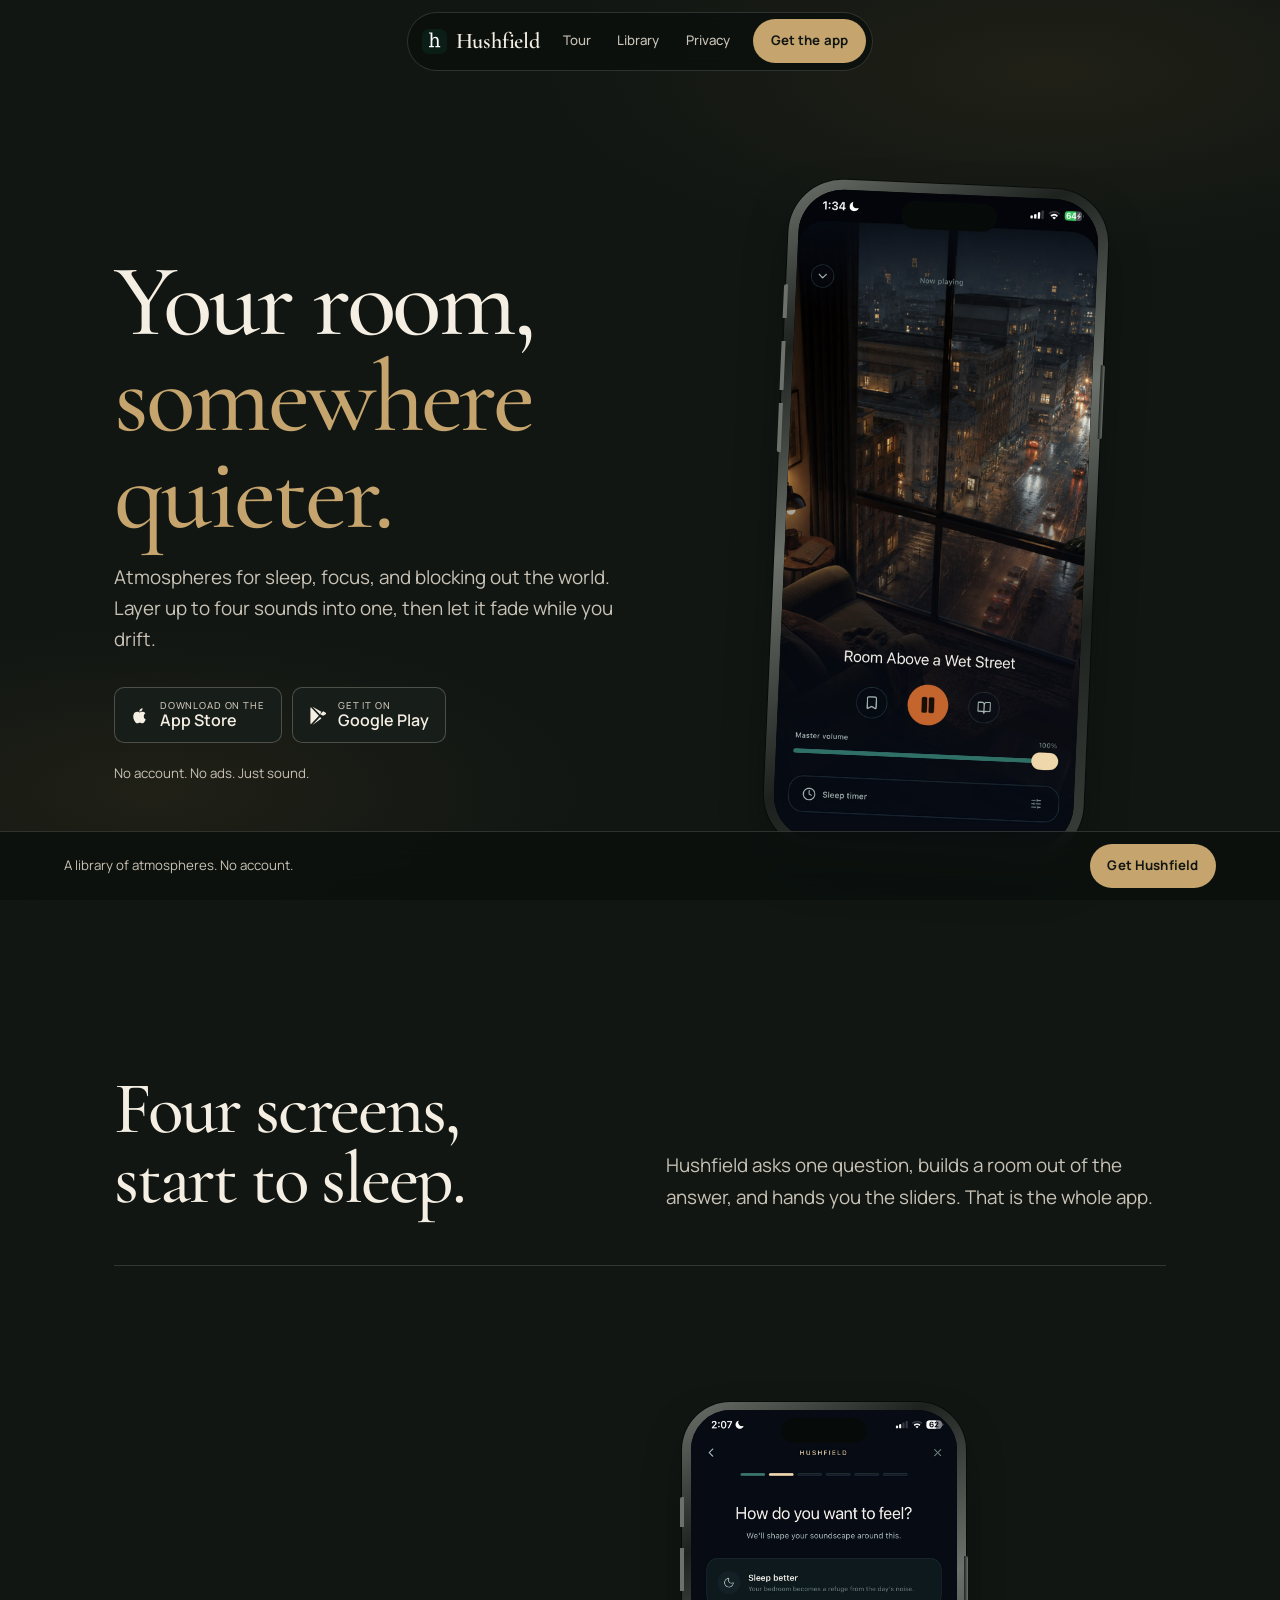
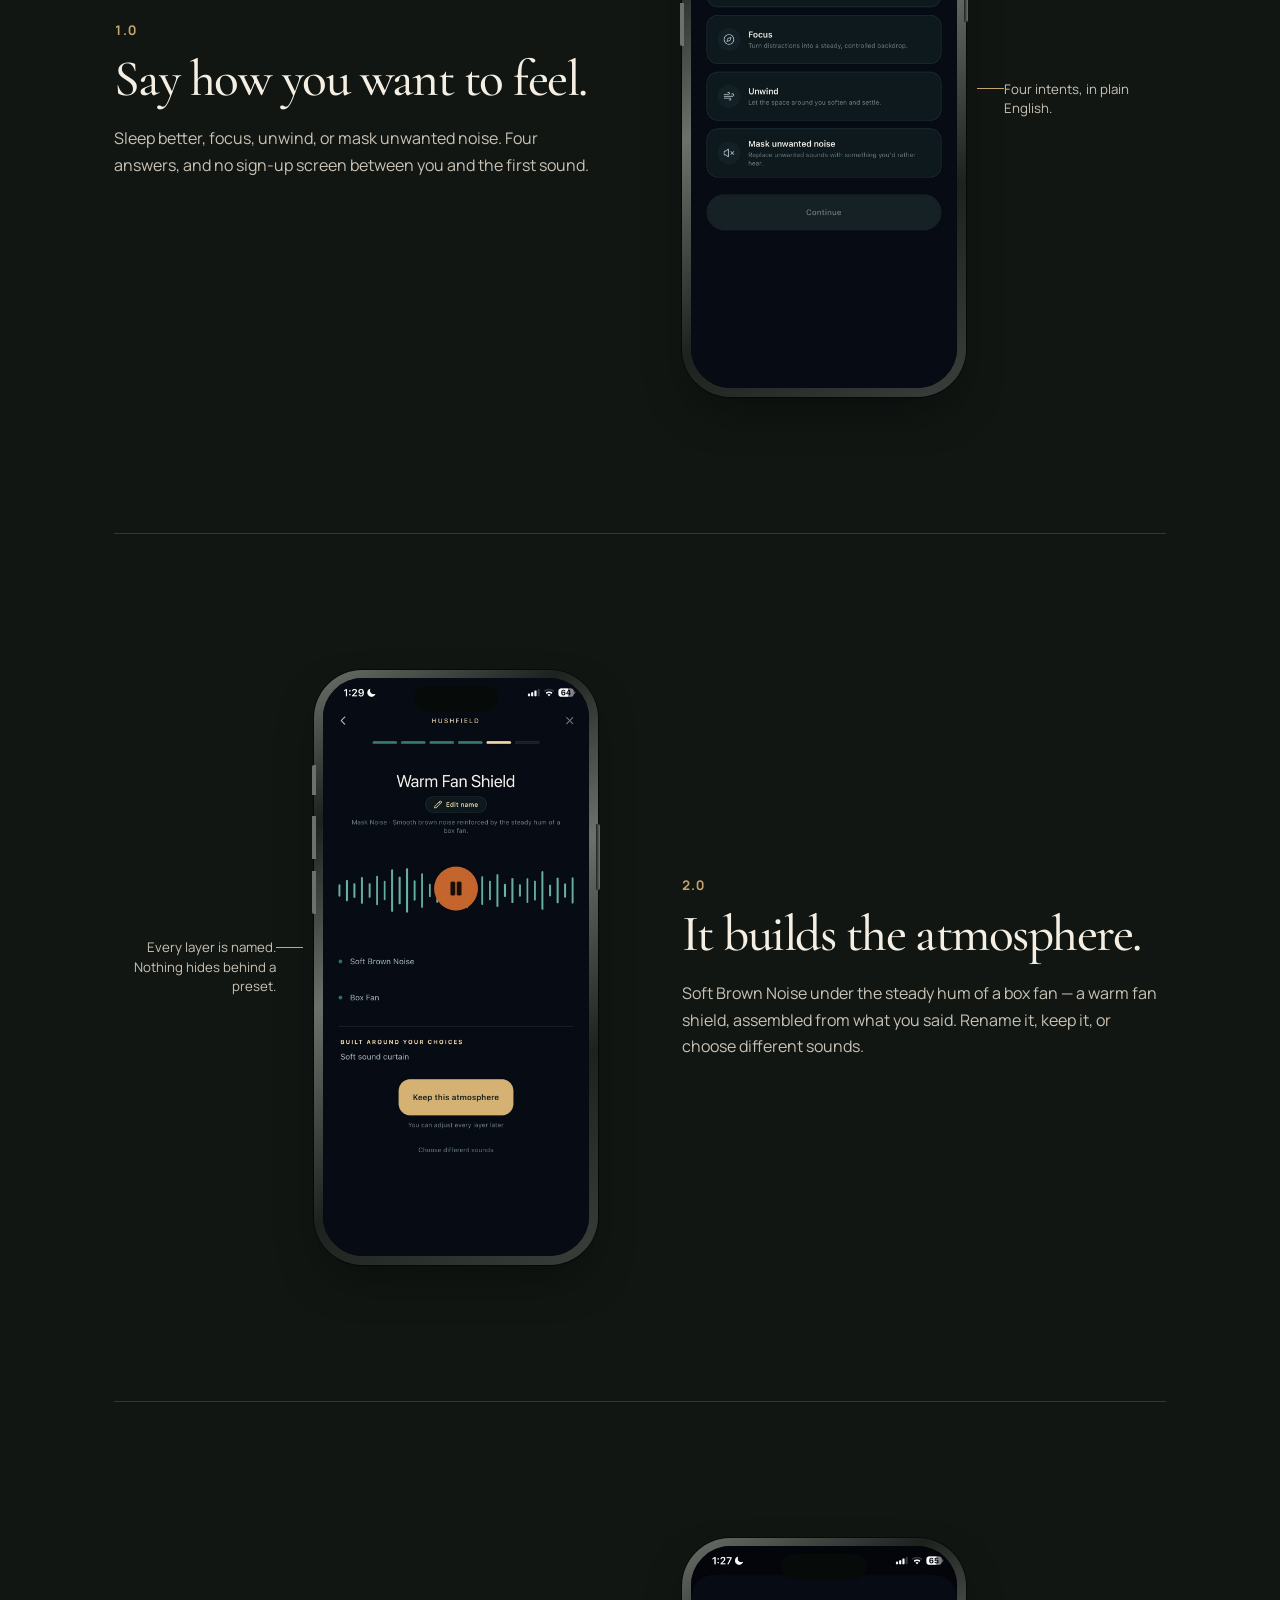
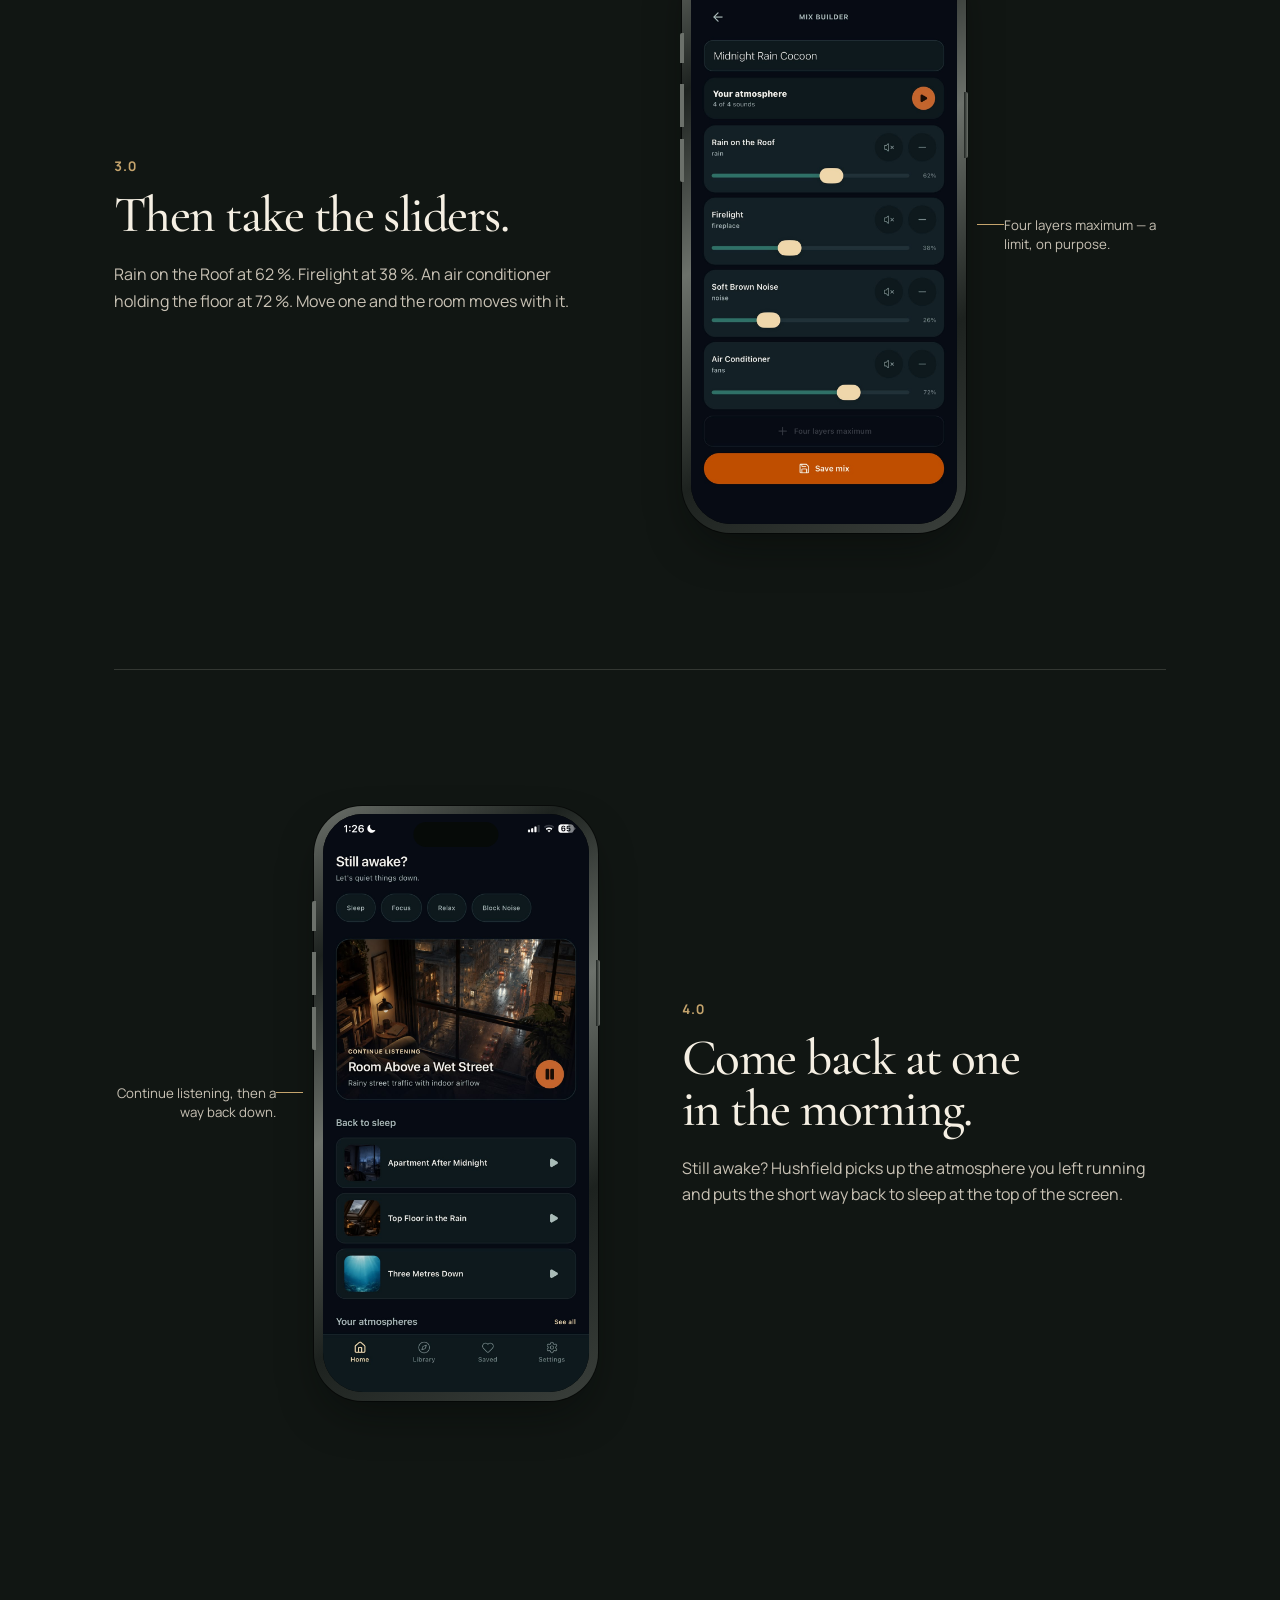
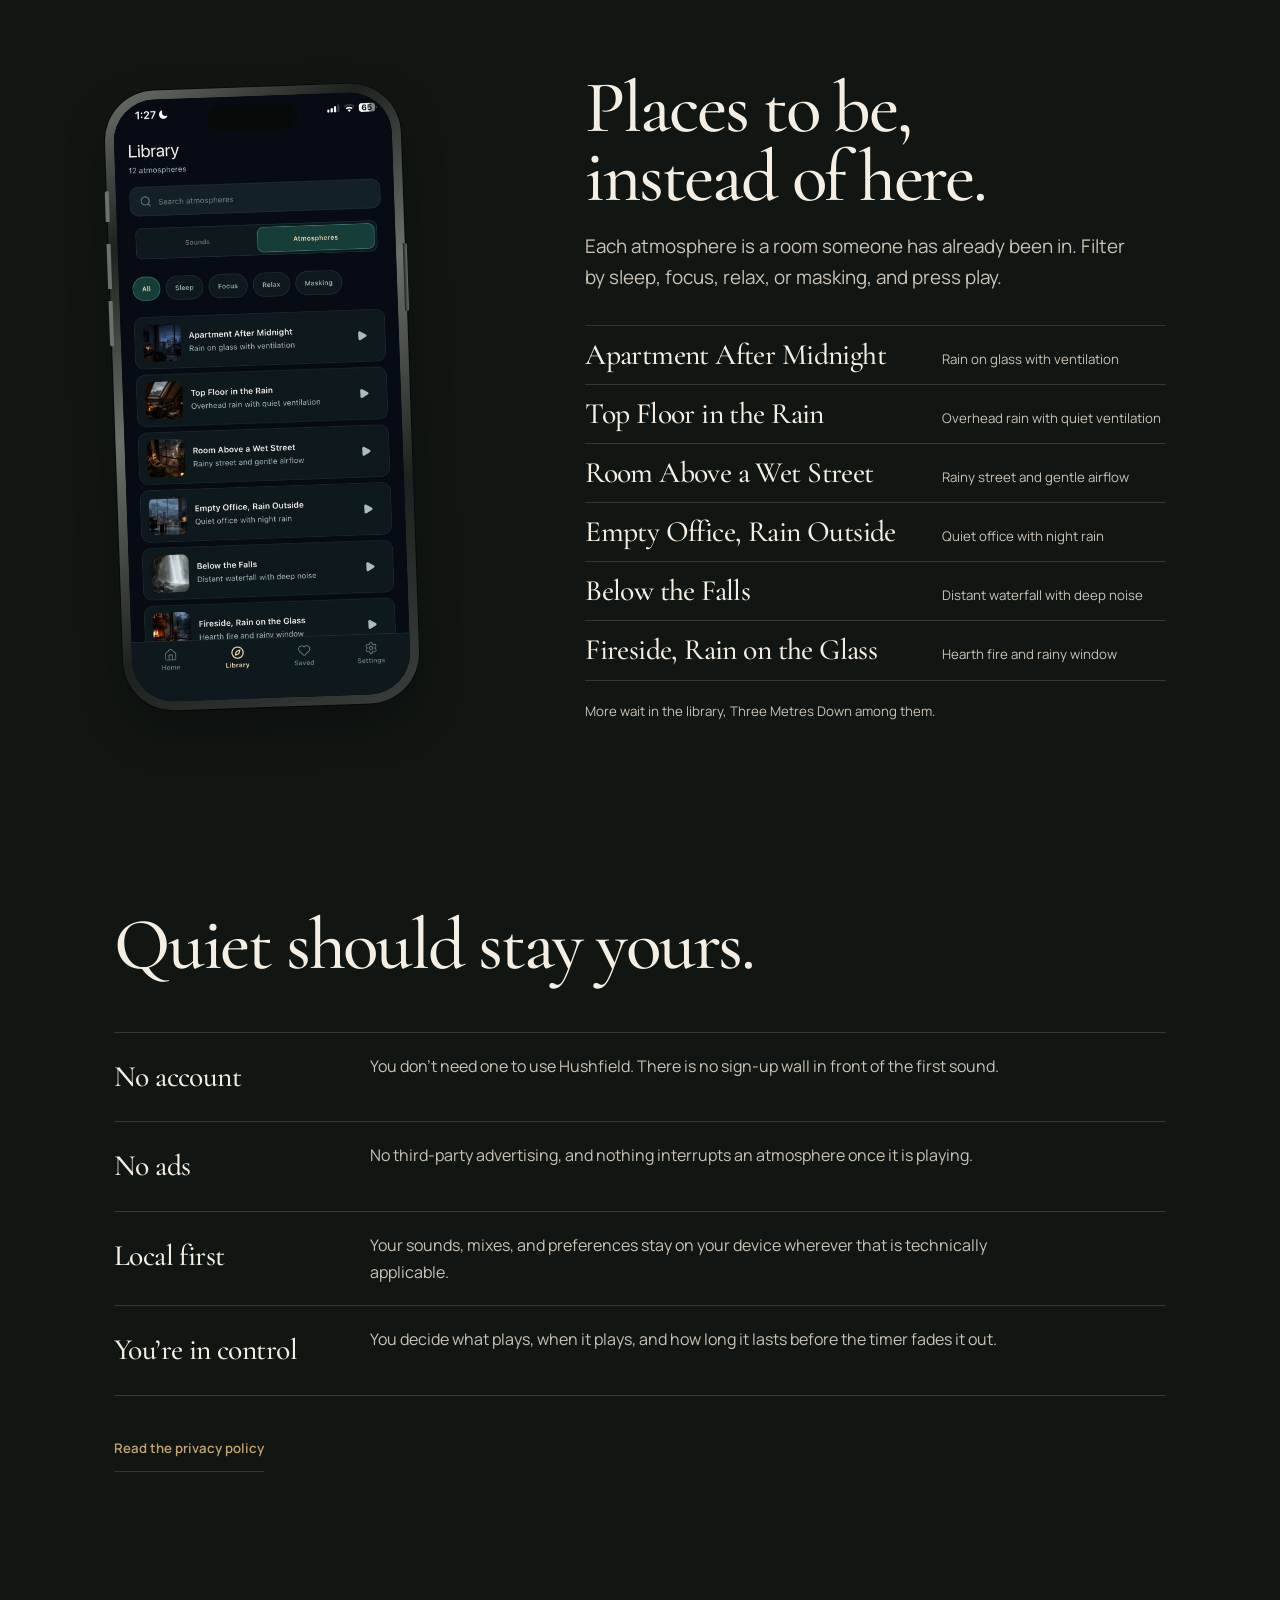
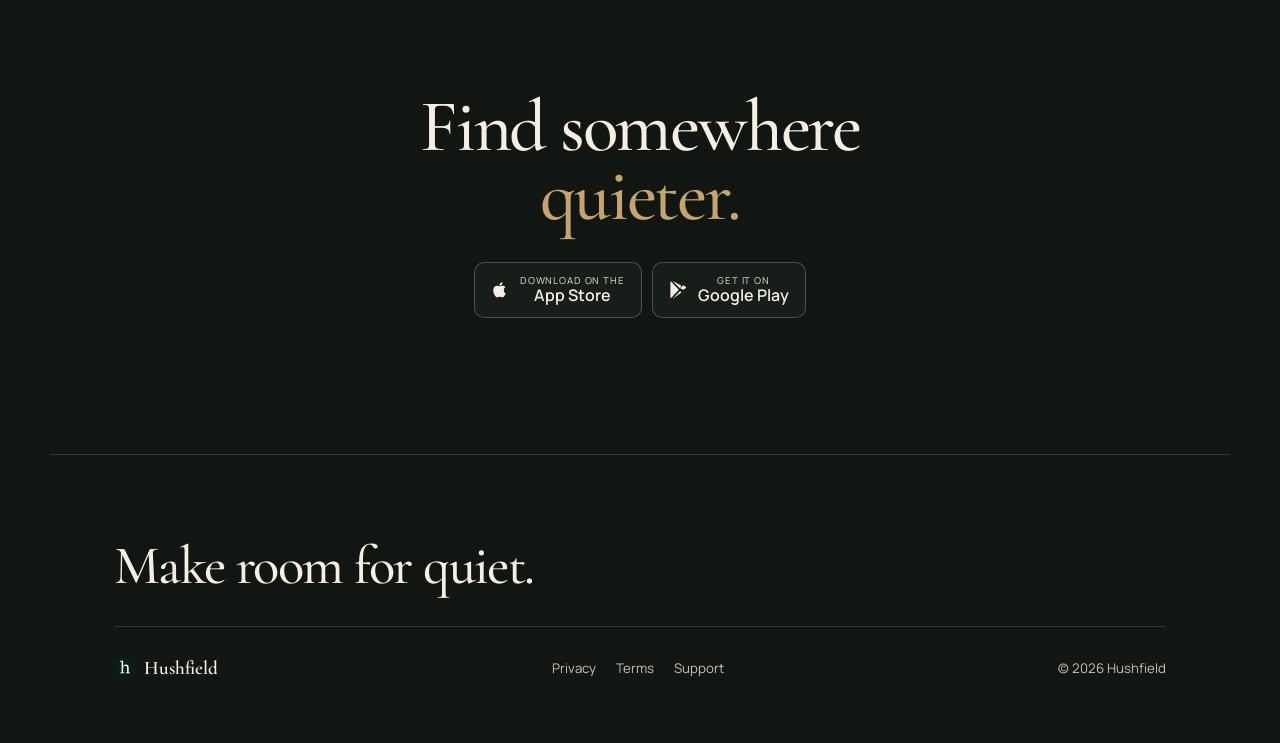
==== commit 1495b41d: "Wire up real App Store link, drop hardcoded atmosphere count Points every appStore data-link at the " ====
--- a/index.html
+++ b/index.html
@@ -4,14 +4,14 @@
 <meta charset="utf-8">
 <meta name="viewport" content="width=device-width,initial-scale=1">
 <title>Hushfield — Your room, somewhere quieter.</title>
-<meta name="description" content="Hushfield is an ambient sound app for iPhone and Android. Twelve atmospheres for sleep, focus, and masking noise — layer up to four sounds, then let them fade.">
+<meta name="description" content="Hushfield is an ambient sound app for iPhone and Android. Atmospheres for sleep, focus, and masking noise — layer up to four sounds, then let them fade.">
 <meta name="theme-color" content="#111613">
 <link rel="canonical" href="https://hushfield.xyz/">
 <link rel="icon" href="favicon.svg">
 <link rel="apple-touch-icon" href="assets/brand/hushfield-icon-1024.png">
 <meta property="og:type" content="website">
 <meta property="og:title" content="Hushfield — Your room, somewhere quieter.">
-<meta property="og:description" content="Twelve atmospheres for sleep, focus, and blocking out the world.">
+<meta property="og:description" content="Atmospheres for sleep, focus, and blocking out the world.">
 <meta property="og:image" content="https://hushfield.xyz/assets/screenshots/for-you.jpeg">
 <meta name="twitter:card" content="summary_large_image">
 <link rel="preconnect" href="https://fonts.googleapis.com">
@@ -38,7 +38,7 @@
     <li><a href="#library">Library</a></li>
     <li><a data-link="privacy" href="https://legal.hushfield.xyz/privacy/">Privacy</a></li>
   </ul>
-  <a class="btn btn--fill" data-link="appStore" href="https://example.com/hushfield-app-store">Get the app</a>
+  <a class="btn btn--fill" data-link="appStore" href="https://apps.apple.com/app/id6802781534">Get the app</a>
 </nav>
 
 <main id="main">
@@ -47,9 +47,9 @@
   <section class="hero">
     <div class="hero__copy">
       <h1 class="reveal" style="--i:0">Your room,<br><span class="accent">somewhere quieter.</span></h1>
-      <p class="lede reveal" style="--i:1">Twelve atmospheres for sleep, focus, and blocking out the world. Layer up to four sounds into one, then let it fade while you drift.</p>
+      <p class="lede reveal" style="--i:1">Atmospheres for sleep, focus, and blocking out the world. Layer up to four sounds into one, then let it fade while you drift.</p>
       <div class="stores reveal" style="--i:2">
-        <a class="store" data-link="appStore" href="https://example.com/hushfield-app-store">
+        <a class="store" data-link="appStore" href="https://apps.apple.com/app/id6802781534">
           <svg class="store__glyph" viewBox="0 0 24 24" aria-hidden="true" focusable="false"><path fill="currentColor" d="M16.4 12.7c0-2.2 1.8-3.3 1.9-3.4-1-1.5-2.6-1.7-3.2-1.7-1.4-.1-2.7.8-3.3.8-.7 0-1.7-.8-2.8-.8-1.5 0-2.8.8-3.6 2.1-1.5 2.6-.4 6.5 1.1 8.6.7 1 1.6 2.2 2.7 2.1 1.1 0 1.5-.7 2.8-.7s1.7.7 2.8.7c1.2 0 1.9-1 2.6-2.1.8-1.2 1.2-2.3 1.2-2.4-.1 0-2.2-.9-2.2-3.2zM14.2 6.2c.6-.7 1-1.7.9-2.7-.9 0-2 .6-2.6 1.3-.6.6-1.1 1.7-.9 2.6 1 .1 2-.5 2.6-1.2z"/></svg>
           <span><small>Download on the</small>App&nbsp;Store</span>
         </a>
@@ -163,13 +163,13 @@
   <section id="library" class="library">
     <figure class="device">
       <div class="device__screen">
-        <img src="assets/screenshots/mix-builder.jpeg" alt="Hushfield&rsquo;s library showing 12 atmospheres, filterable by Sleep, Focus, Relax, and Masking." width="946" height="2048" loading="lazy" decoding="async">
+        <img src="assets/screenshots/mix-builder.jpeg" alt="Hushfield&rsquo;s library of atmospheres, filterable by Sleep, Focus, Relax, and Masking." width="946" height="2048" loading="lazy" decoding="async">
       </div>
       <span class="device__island" aria-hidden="true"></span>
     </figure>
 
     <div class="library__body">
-      <h2>Twelve places to be,<br>instead of here.</h2>
+      <h2>Places to be,<br>instead of here.</h2>
       <p class="lede">Each atmosphere is a room someone has already been in. Filter by sleep, focus, relax, or masking, and press play.</p>
       <dl class="atlas">
         <div><dt>Apartment After Midnight</dt><dd>Rain on glass with ventilation</dd></div>
@@ -179,7 +179,7 @@
         <div><dt>Below the Falls</dt><dd>Distant waterfall with deep noise</dd></div>
         <div><dt>Fireside, Rain on the Glass</dt><dd>Hearth fire and rainy window</dd></div>
       </dl>
-      <p class="atlas__tail">Six more wait in the library, Three Metres Down among them.</p>
+      <p class="atlas__tail">More wait in the library, Three Metres Down among them.</p>
     </div>
   </section>
 
@@ -211,7 +211,7 @@
   <section class="close" id="close">
     <h2>Find somewhere<br><span class="accent">quieter.</span></h2>
     <div class="stores">
-      <a class="store" data-link="appStore" href="https://example.com/hushfield-app-store">
+      <a class="store" data-link="appStore" href="https://apps.apple.com/app/id6802781534">
         <svg class="store__glyph" viewBox="0 0 24 24" aria-hidden="true" focusable="false"><path fill="currentColor" d="M16.4 12.7c0-2.2 1.8-3.3 1.9-3.4-1-1.5-2.6-1.7-3.2-1.7-1.4-.1-2.7.8-3.3.8-.7 0-1.7-.8-2.8-.8-1.5 0-2.8.8-3.6 2.1-1.5 2.6-.4 6.5 1.1 8.6.7 1 1.6 2.2 2.7 2.1 1.1 0 1.5-.7 2.8-.7s1.7.7 2.8.7c1.2 0 1.9-1 2.6-2.1.8-1.2 1.2-2.3 1.2-2.4-.1 0-2.2-.9-2.2-3.2zM14.2 6.2c.6-.7 1-1.7.9-2.7-.9 0-2 .6-2.6 1.3-.6.6-1.1 1.7-.9 2.6 1 .1 2-.5 2.6-1.2z"/></svg>
         <span><small>Download on the</small>App&nbsp;Store</span>
       </a>
@@ -243,8 +243,8 @@
 
 <!-- C4 · Sticky bottom bar — appears once the tour is underway -->
 <aside class="cta-sticky" id="ctaSticky" hidden>
-  <p>Twelve atmospheres. No account.</p>
-  <a class="btn btn--fill" data-link="appStore" href="https://example.com/hushfield-app-store">Get Hushfield</a>
+  <p>A library of atmospheres. No account.</p>
+  <a class="btn btn--fill" data-link="appStore" href="https://apps.apple.com/app/id6802781534">Get Hushfield</a>
 </aside>
 
 </body>
--- a/marketing.css
+++ b/marketing.css
@@ -127,13 +127,13 @@
   text-decoration: none;
 }
 .wordmark__mark {
-  width: 1.9rem;
-  height: 1.9rem;
+  width: 1.55rem;
+  height: 1.55rem;
   border-radius: 27%;
   flex: none;
 }
 .wordmark--sm { font-size: 1.2rem; }
-.wordmark--sm .wordmark__mark { width: 1.6rem; height: 1.6rem; }
+.wordmark--sm .wordmark__mark { width: 1.35rem; height: 1.35rem; }
 
 /* N5 collapse: below 60rem the pill keeps the wordmark and the CTA only —
    the three links live in the page's own flow and in the footer. */
@@ -157,6 +157,16 @@
   transition: color var(--dur-micro) var(--ease-out);
 }
 .nav-pill__links a:hover { color: var(--color-ink); }
+
+/* Below the 60rem breakpoint the pill carries only logo + CTA (no link list),
+   so it must be noticeably smaller than the viewport to still read as
+   "floating" rather than a compressed full-width header. */
+@media (max-width: 37.49rem) {
+  .nav-pill { gap: var(--space-sm); padding: 0.3rem 0.3rem 0.3rem 0.55rem; }
+  .wordmark { font-size: 1.05rem; gap: 0.4rem; }
+  .wordmark__mark { width: 1.25rem; height: 1.25rem; }
+  .nav-pill .btn { padding: 0.5rem 0.75rem; font-size: 0.7rem; }
+}
 
 /* ─────────────────────────  Buttons & stores  ───────────────────────── */
 
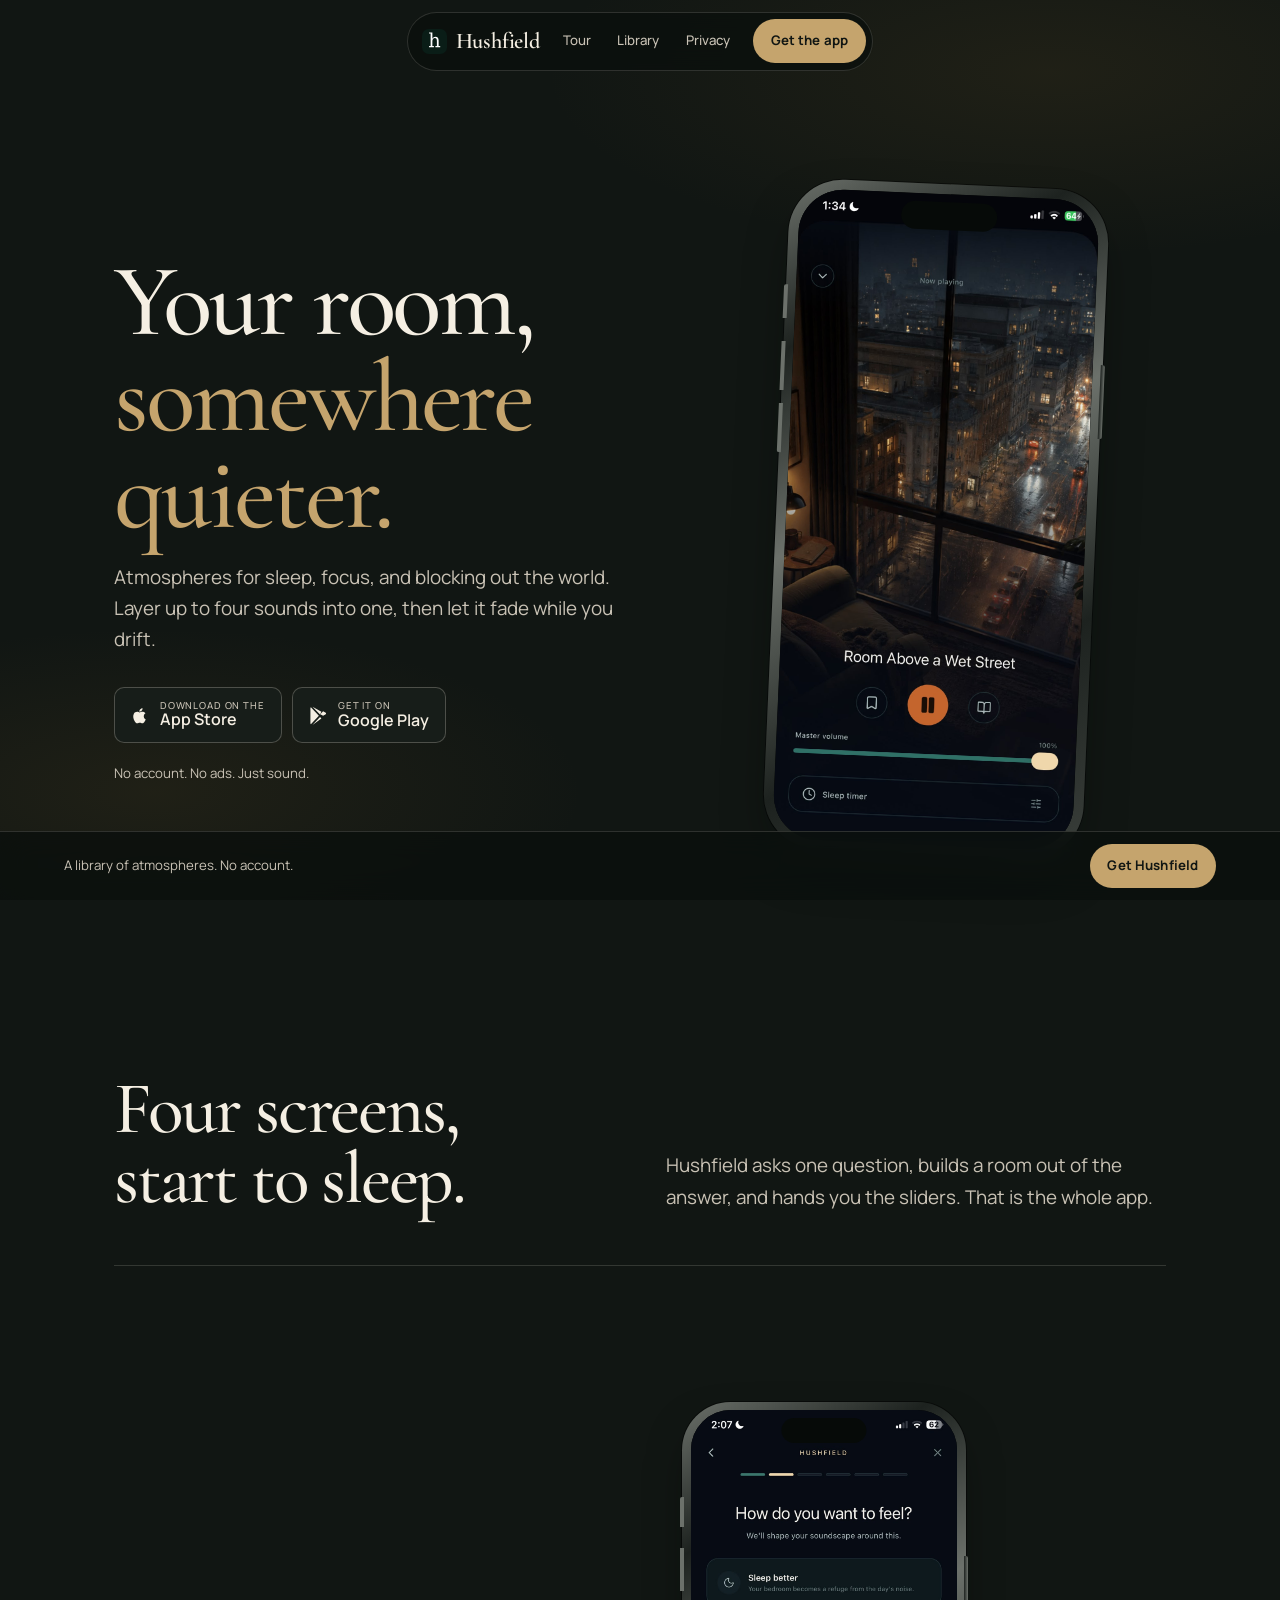
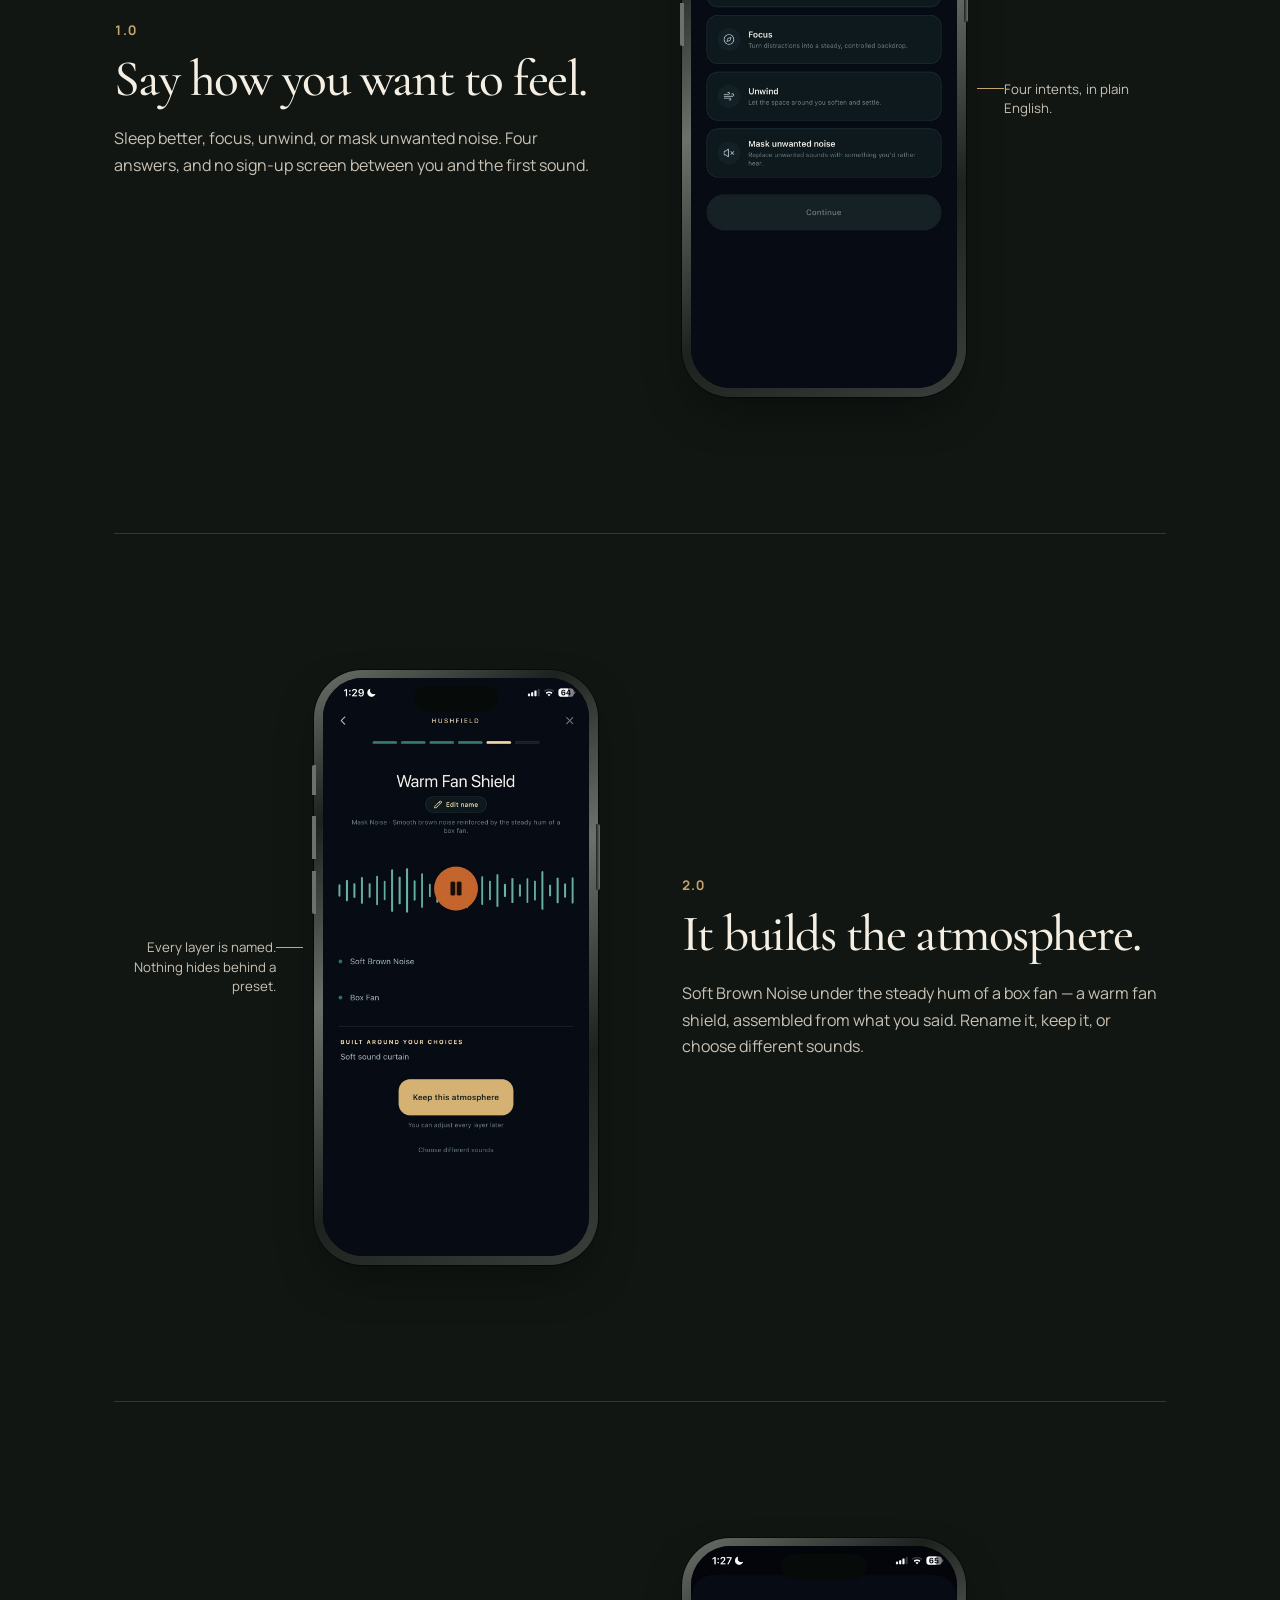
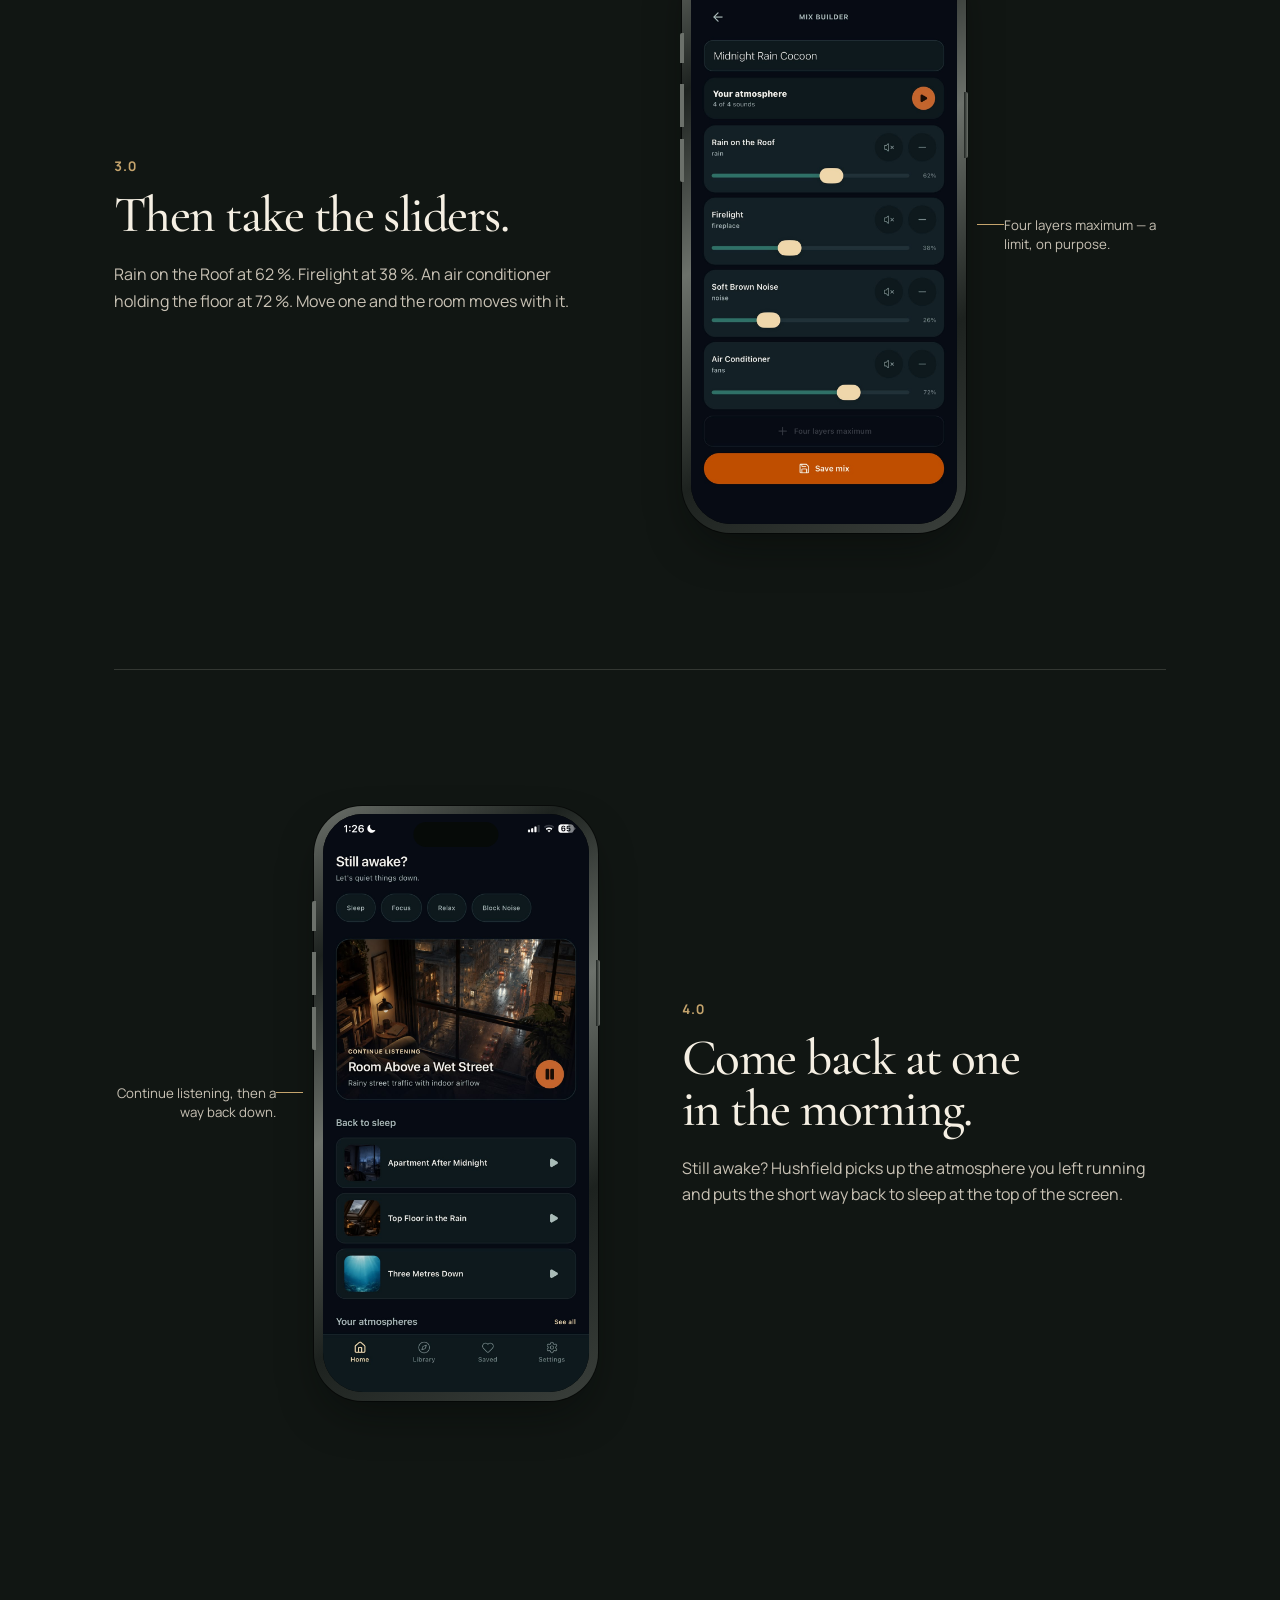
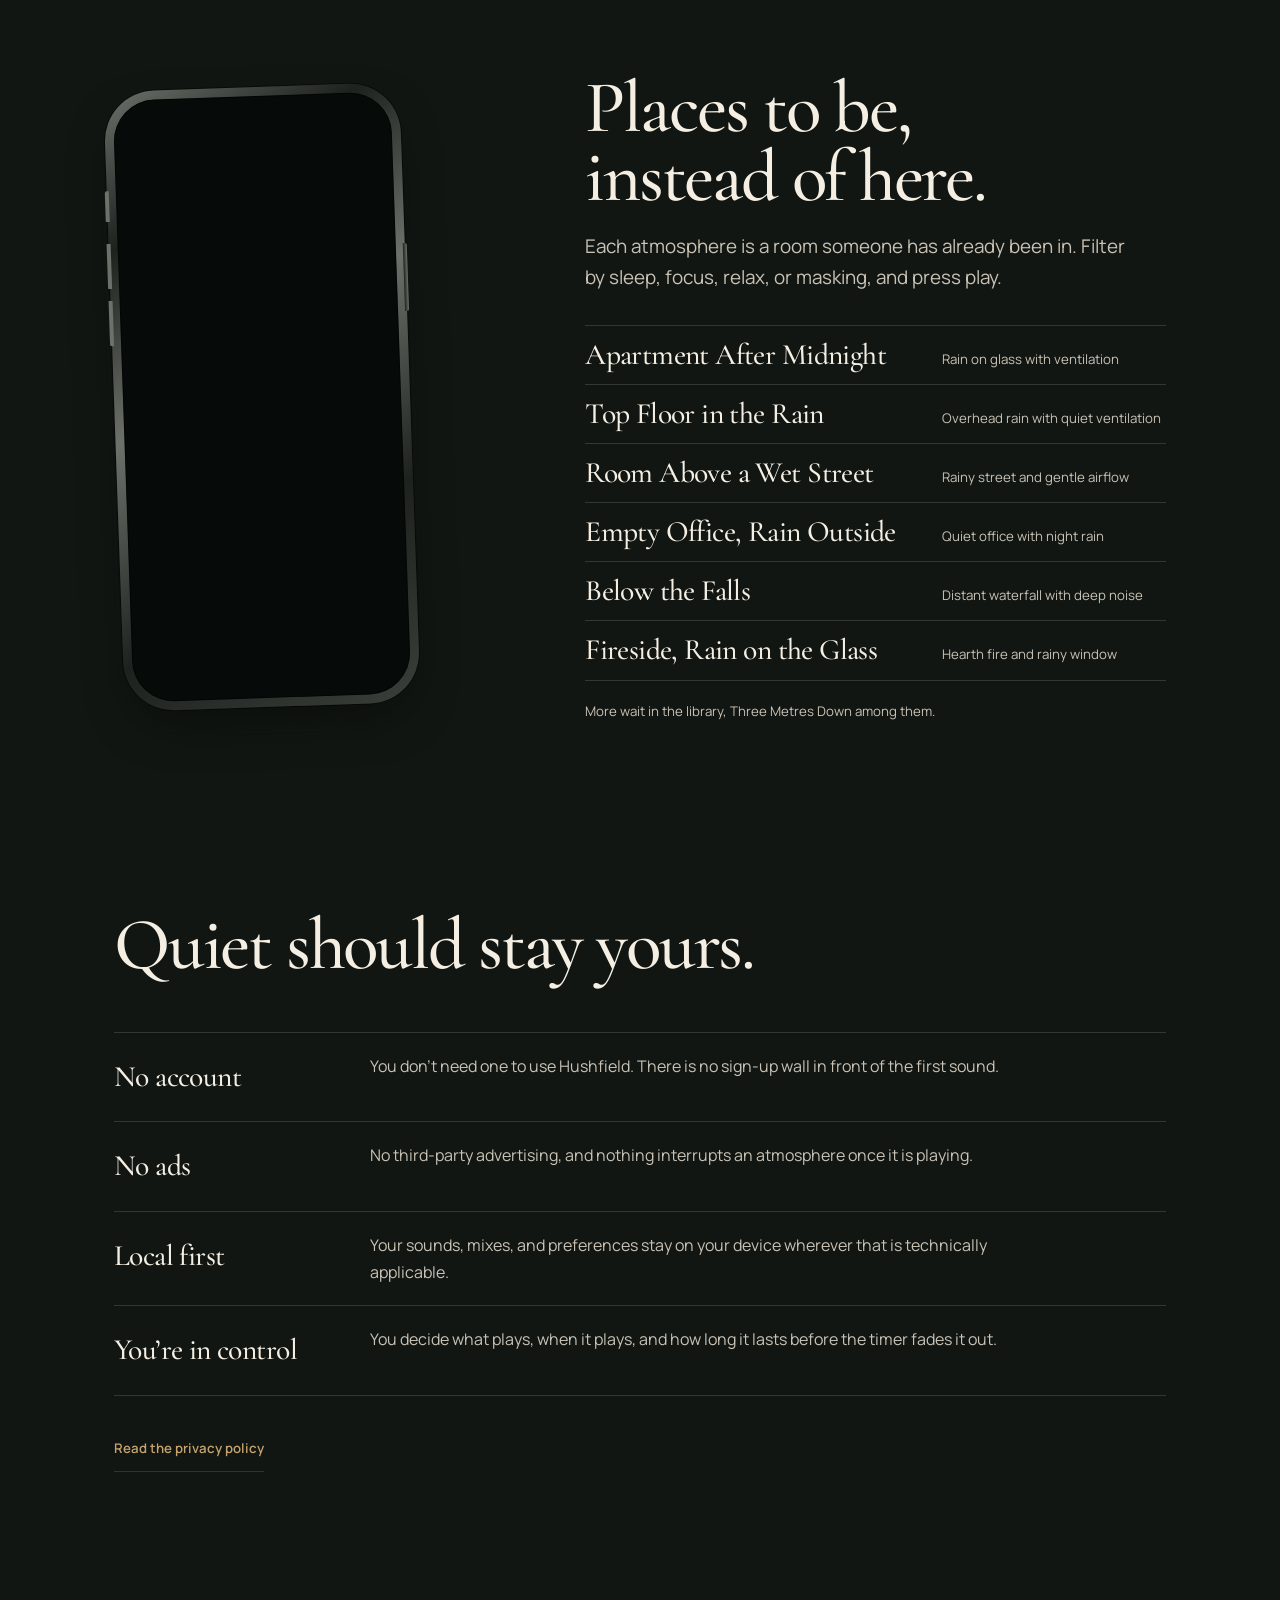
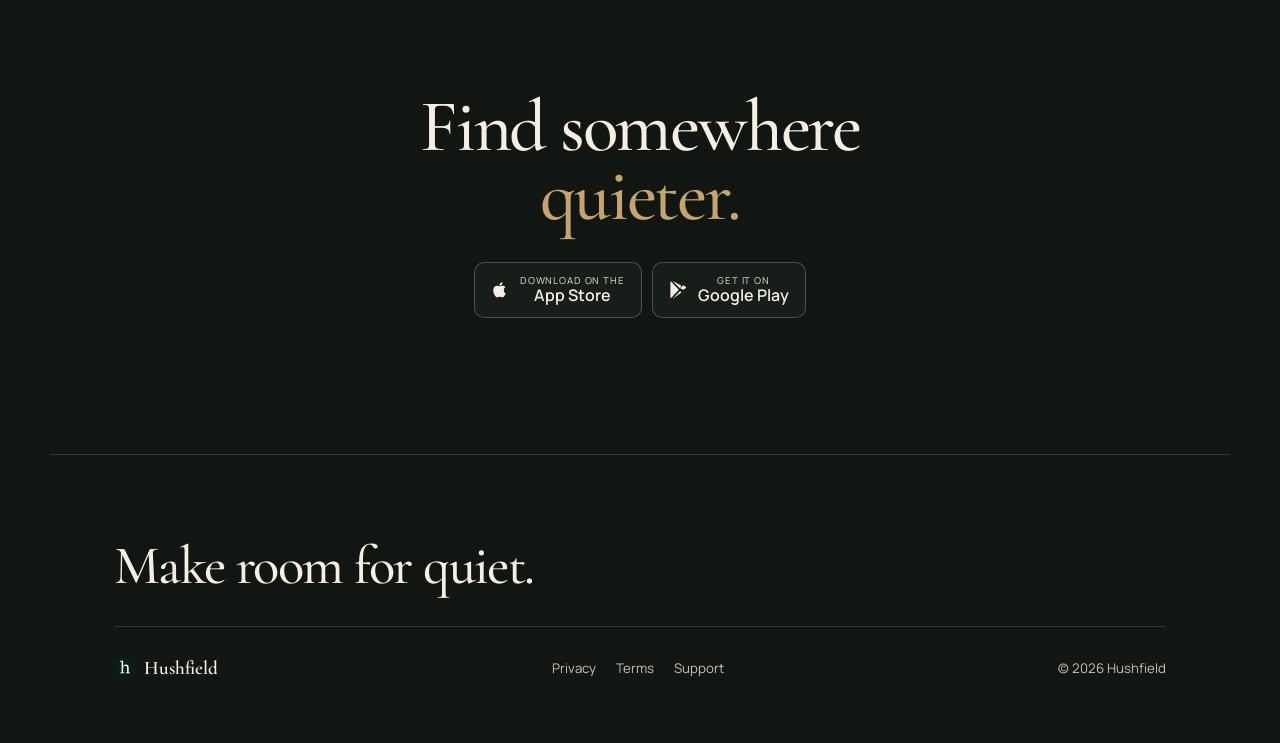
==== commit 53644ef1: "fix: link store downloads to live listings" ====
--- a/index.html
+++ b/index.html
@@ -38,7 +38,7 @@
     <li><a href="#library">Library</a></li>
     <li><a data-link="privacy" href="https://legal.hushfield.xyz/privacy/">Privacy</a></li>
   </ul>
-  <a class="btn btn--fill" data-link="appStore" href="https://apps.apple.com/app/id6802781534">Get the app</a>
+  <a class="btn btn--fill" data-link="appStore" href="https://apps.apple.com/app/id6802781534" target="_blank" rel="noopener">Get the app</a>
 </nav>
 
 <main id="main">
@@ -49,11 +49,11 @@
       <h1 class="reveal" style="--i:0">Your room,<br><span class="accent">somewhere quieter.</span></h1>
       <p class="lede reveal" style="--i:1">Atmospheres for sleep, focus, and blocking out the world. Layer up to four sounds into one, then let it fade while you drift.</p>
       <div class="stores reveal" style="--i:2">
-        <a class="store" data-link="appStore" href="https://apps.apple.com/app/id6802781534">
+        <a class="store" data-link="appStore" href="https://apps.apple.com/app/id6802781534" target="_blank" rel="noopener">
           <svg class="store__glyph" viewBox="0 0 24 24" aria-hidden="true" focusable="false"><path fill="currentColor" d="M16.4 12.7c0-2.2 1.8-3.3 1.9-3.4-1-1.5-2.6-1.7-3.2-1.7-1.4-.1-2.7.8-3.3.8-.7 0-1.7-.8-2.8-.8-1.5 0-2.8.8-3.6 2.1-1.5 2.6-.4 6.5 1.1 8.6.7 1 1.6 2.2 2.7 2.1 1.1 0 1.5-.7 2.8-.7s1.7.7 2.8.7c1.2 0 1.9-1 2.6-2.1.8-1.2 1.2-2.3 1.2-2.4-.1 0-2.2-.9-2.2-3.2zM14.2 6.2c.6-.7 1-1.7.9-2.7-.9 0-2 .6-2.6 1.3-.6.6-1.1 1.7-.9 2.6 1 .1 2-.5 2.6-1.2z"/></svg>
           <span><small>Download on the</small>App&nbsp;Store</span>
         </a>
-        <a class="store" data-link="googlePlay" href="https://example.com/hushfield-google-play">
+        <a class="store" data-link="googlePlay" href="https://play.google.com/store/apps/details?id=com.inethan18.hushfield" target="_blank" rel="noopener">
           <svg class="store__glyph" viewBox="0 0 24 24" aria-hidden="true" focusable="false"><path fill="currentColor" d="M4.3 2.6a1.4 1.4 0 0 0-.5 1.1v16.6c0 .45.18.84.5 1.09l8.9-9.4zM14.5 10.6 6.1 1.9l9.9 5.65zM17.9 12l2.9-1.65c.55-.32.55-1.38 0-1.7L17.9 7l-3.1 3.3zM6.1 22.1l8.4-8.7 1.5 1.6z"/></svg>
           <span><small>Get it on</small>Google&nbsp;Play</span>
         </a>
@@ -211,11 +211,11 @@
   <section class="close" id="close">
     <h2>Find somewhere<br><span class="accent">quieter.</span></h2>
     <div class="stores">
-      <a class="store" data-link="appStore" href="https://apps.apple.com/app/id6802781534">
+      <a class="store" data-link="appStore" href="https://apps.apple.com/app/id6802781534" target="_blank" rel="noopener">
         <svg class="store__glyph" viewBox="0 0 24 24" aria-hidden="true" focusable="false"><path fill="currentColor" d="M16.4 12.7c0-2.2 1.8-3.3 1.9-3.4-1-1.5-2.6-1.7-3.2-1.7-1.4-.1-2.7.8-3.3.8-.7 0-1.7-.8-2.8-.8-1.5 0-2.8.8-3.6 2.1-1.5 2.6-.4 6.5 1.1 8.6.7 1 1.6 2.2 2.7 2.1 1.1 0 1.5-.7 2.8-.7s1.7.7 2.8.7c1.2 0 1.9-1 2.6-2.1.8-1.2 1.2-2.3 1.2-2.4-.1 0-2.2-.9-2.2-3.2zM14.2 6.2c.6-.7 1-1.7.9-2.7-.9 0-2 .6-2.6 1.3-.6.6-1.1 1.7-.9 2.6 1 .1 2-.5 2.6-1.2z"/></svg>
         <span><small>Download on the</small>App&nbsp;Store</span>
       </a>
-      <a class="store" data-link="googlePlay" href="https://example.com/hushfield-google-play">
+      <a class="store" data-link="googlePlay" href="https://play.google.com/store/apps/details?id=com.inethan18.hushfield" target="_blank" rel="noopener">
         <svg class="store__glyph" viewBox="0 0 24 24" aria-hidden="true" focusable="false"><path fill="currentColor" d="M4.3 2.6a1.4 1.4 0 0 0-.5 1.1v16.6c0 .45.18.84.5 1.09l8.9-9.4zM14.5 10.6 6.1 1.9l9.9 5.65zM17.9 12l2.9-1.65c.55-.32.55-1.38 0-1.7L17.9 7l-3.1 3.3zM6.1 22.1l8.4-8.7 1.5 1.6z"/></svg>
         <span><small>Get it on</small>Google&nbsp;Play</span>
       </a>
@@ -244,7 +244,7 @@
 <!-- C4 · Sticky bottom bar — appears once the tour is underway -->
 <aside class="cta-sticky" id="ctaSticky" hidden>
   <p>A library of atmospheres. No account.</p>
-  <a class="btn btn--fill" data-link="appStore" href="https://apps.apple.com/app/id6802781534">Get Hushfield</a>
+  <a class="btn btn--fill" data-link="appStore" href="https://apps.apple.com/app/id6802781534" target="_blank" rel="noopener">Get Hushfield</a>
 </aside>
 
 </body>
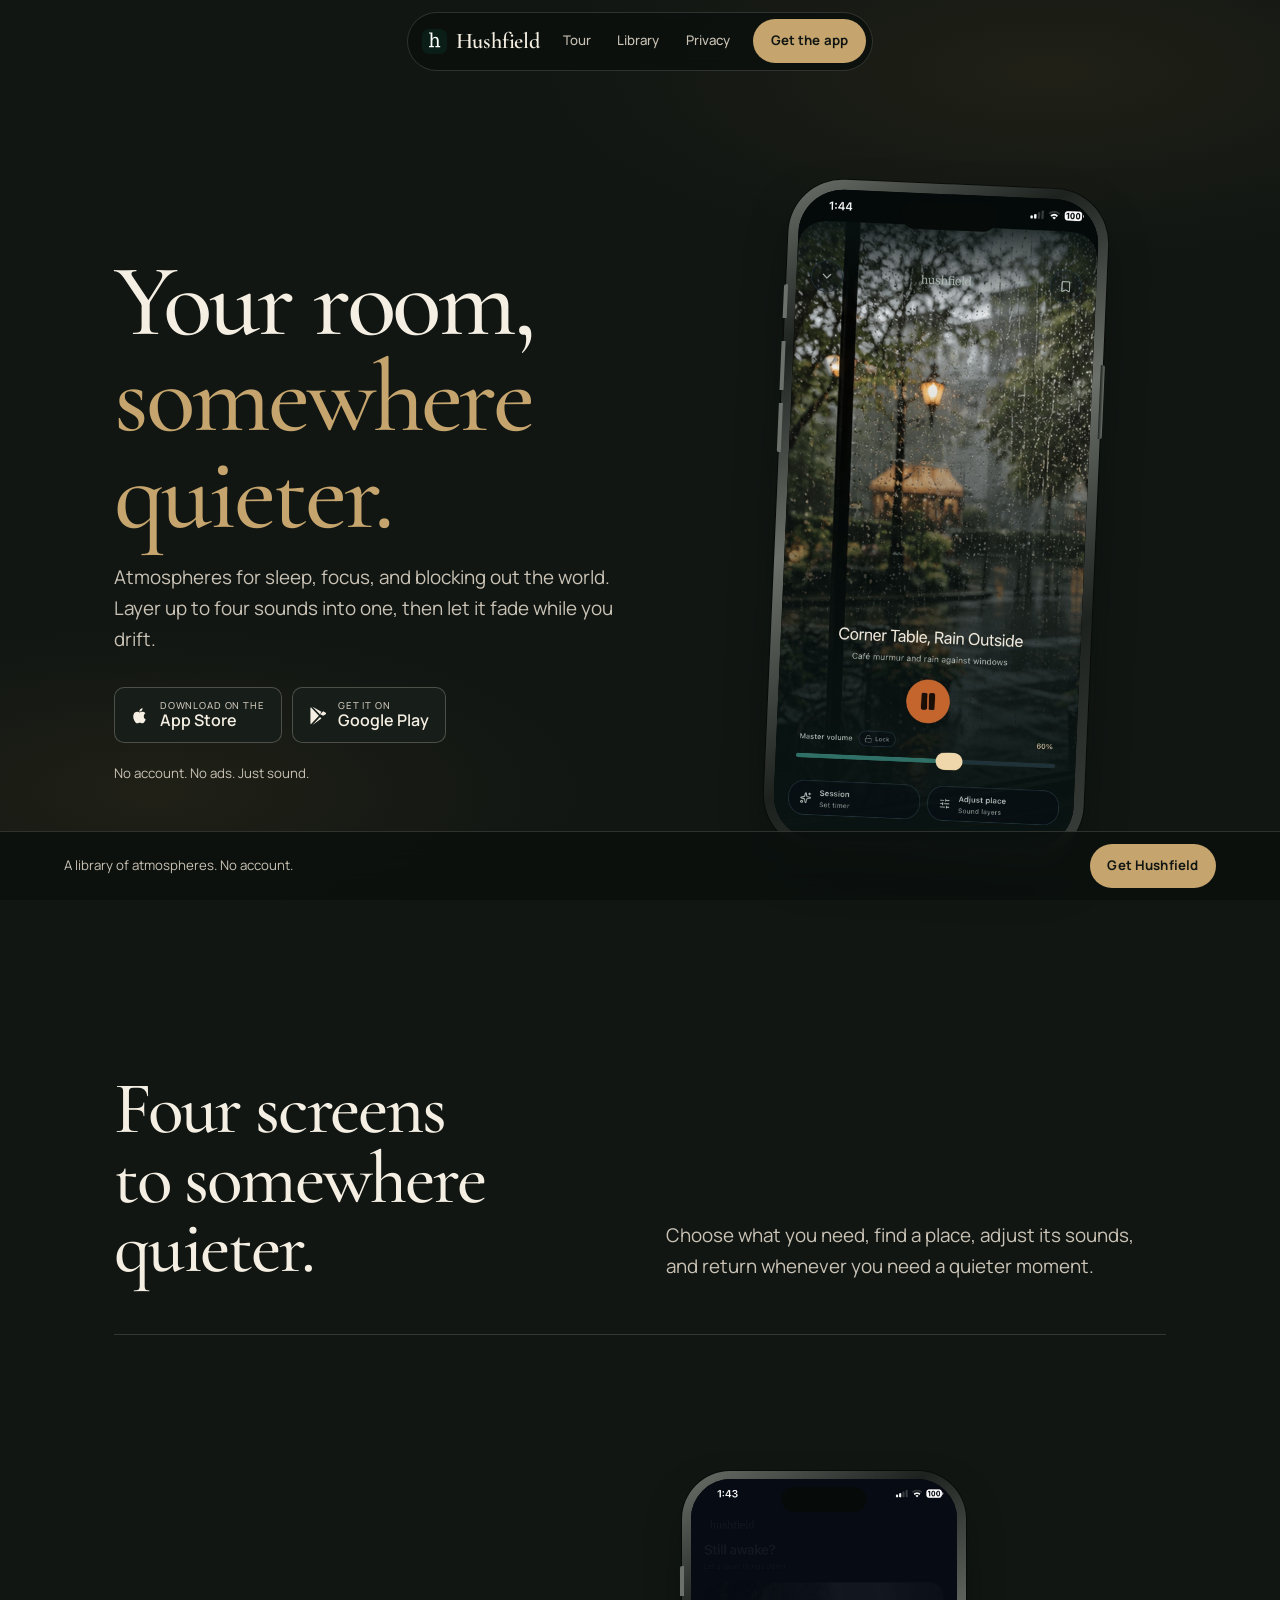
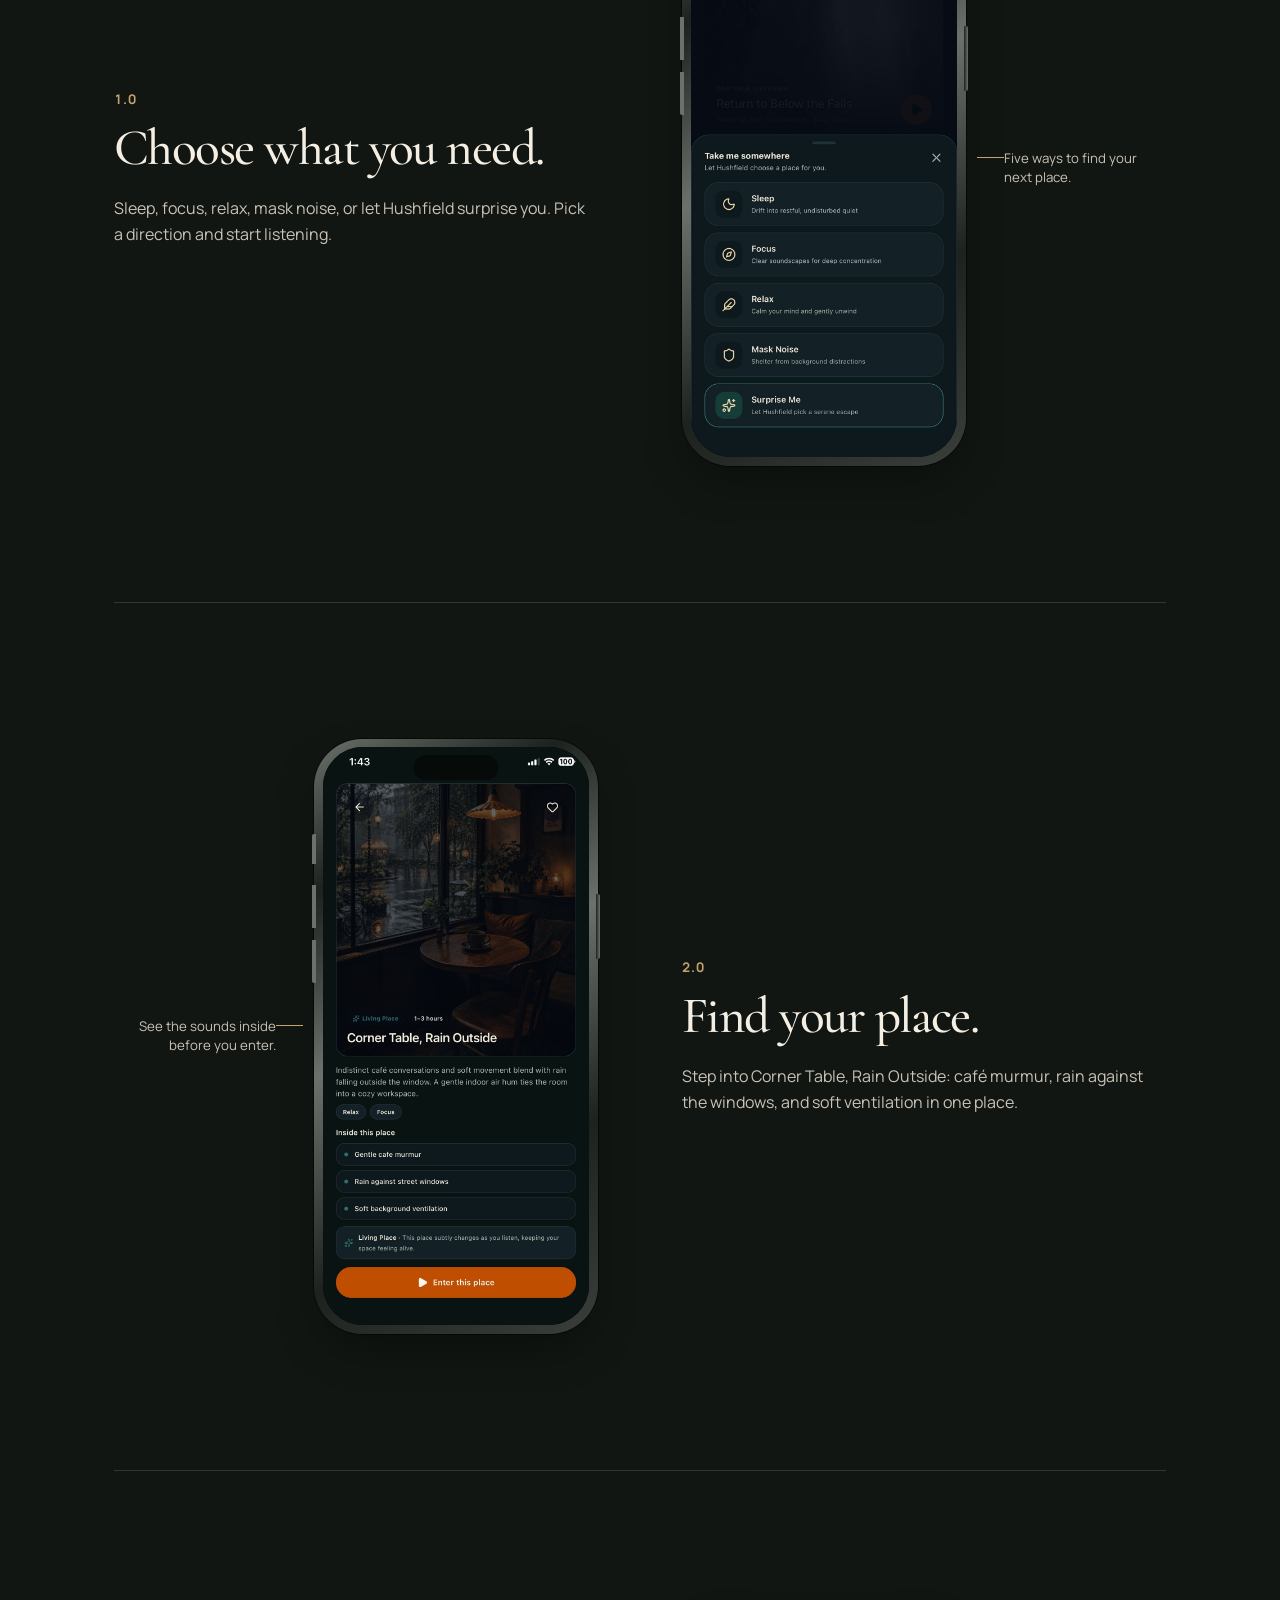
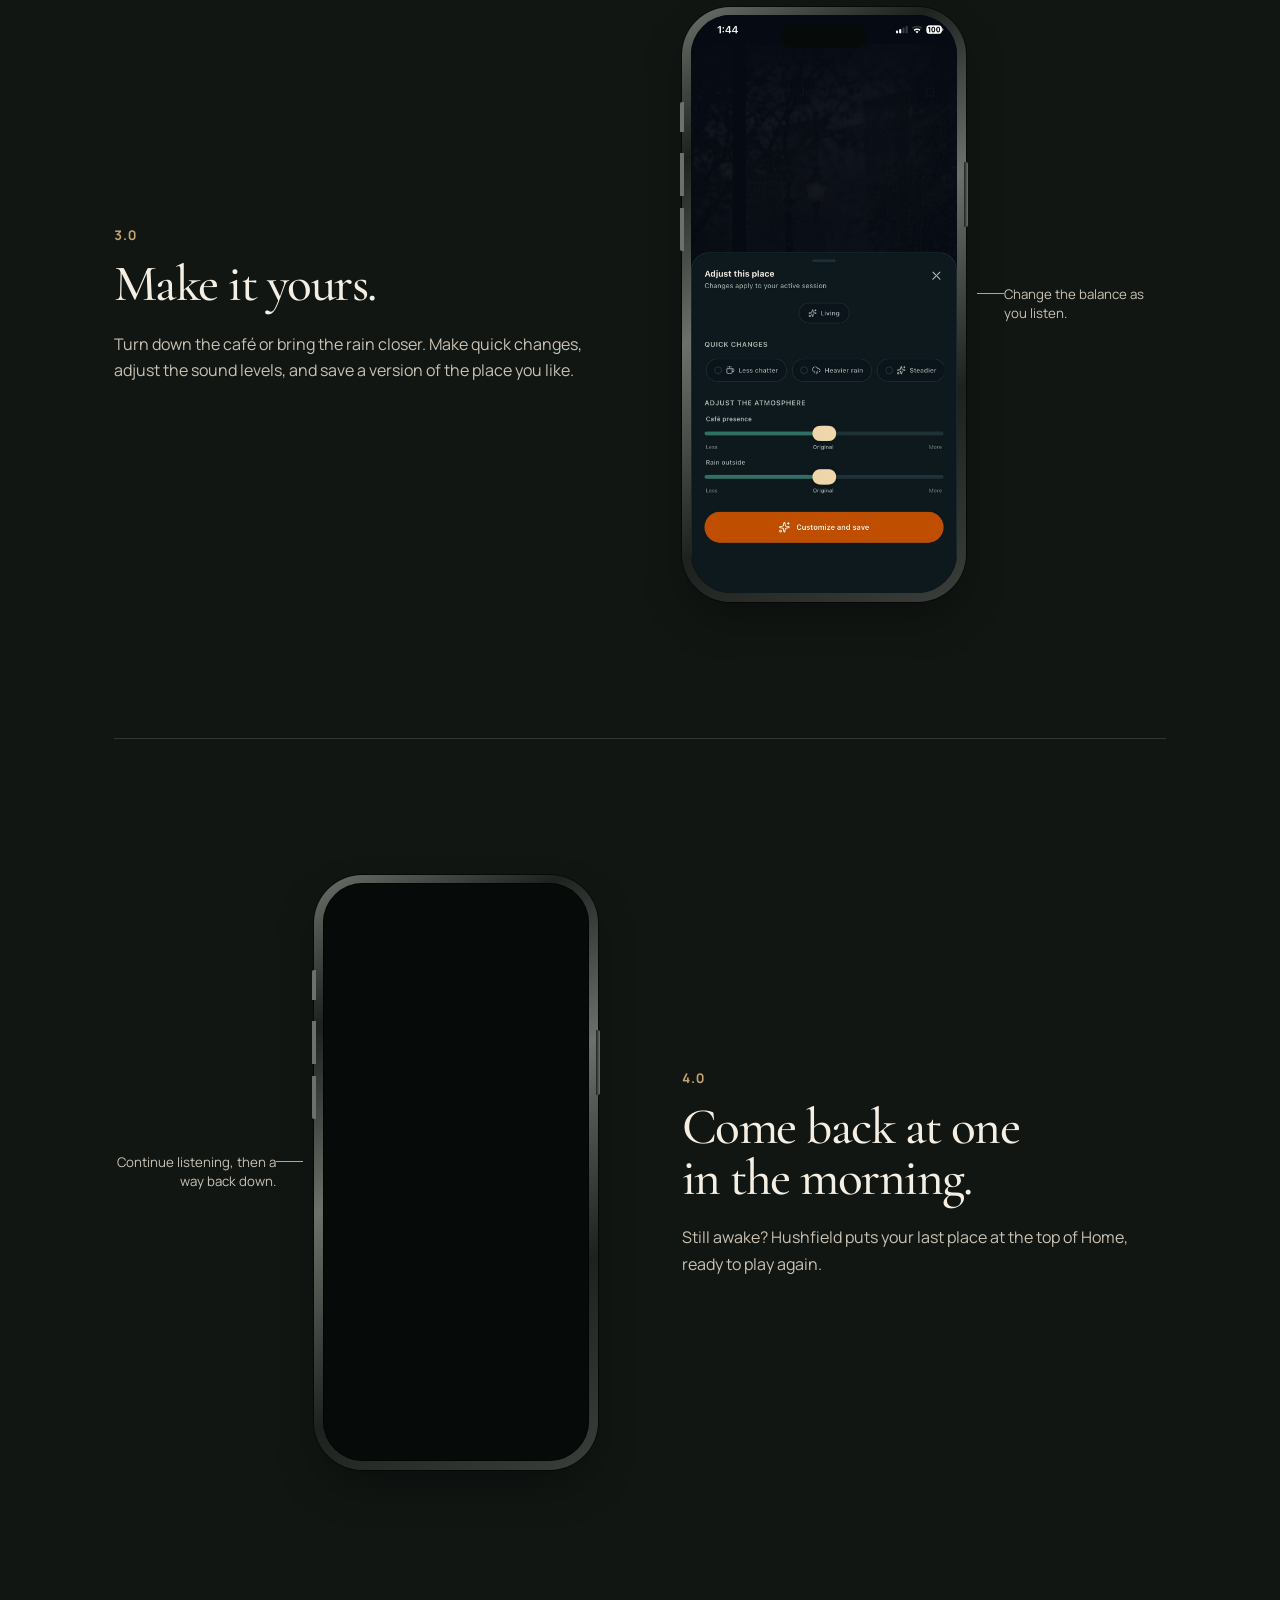
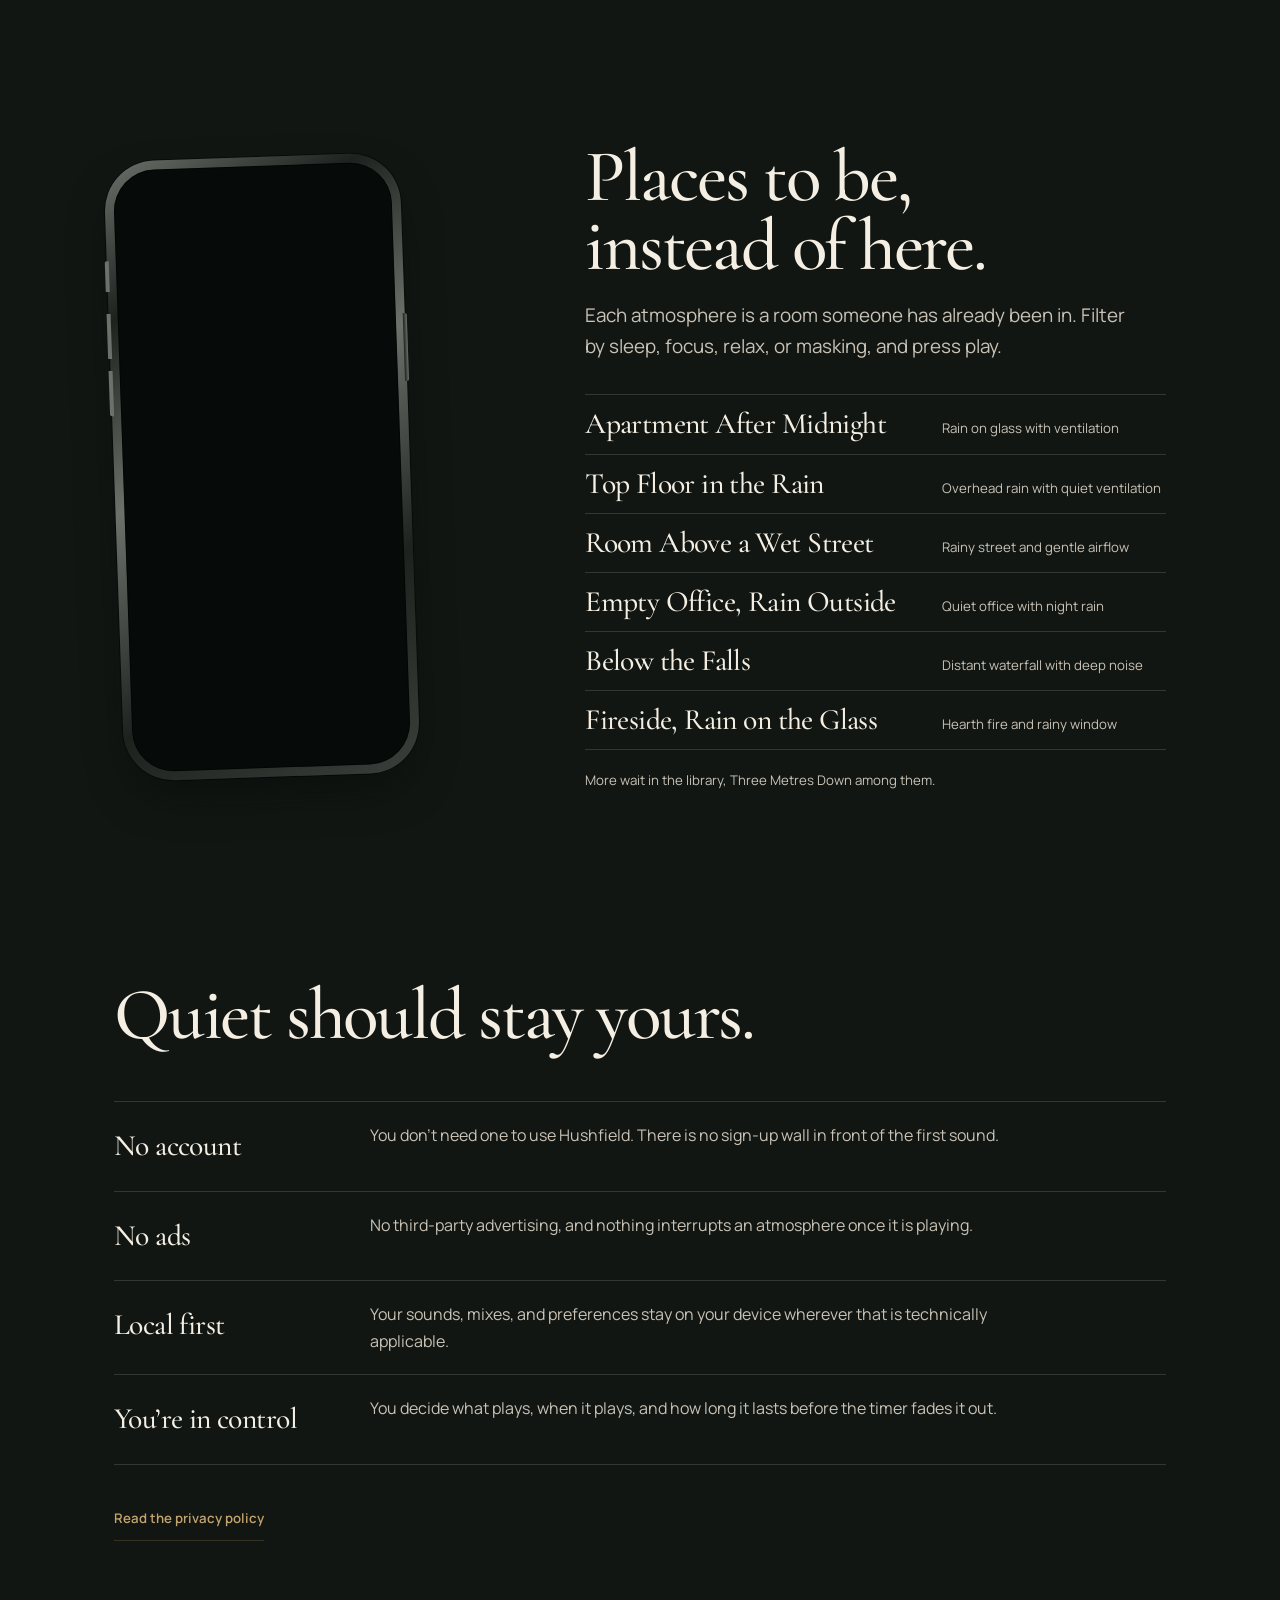
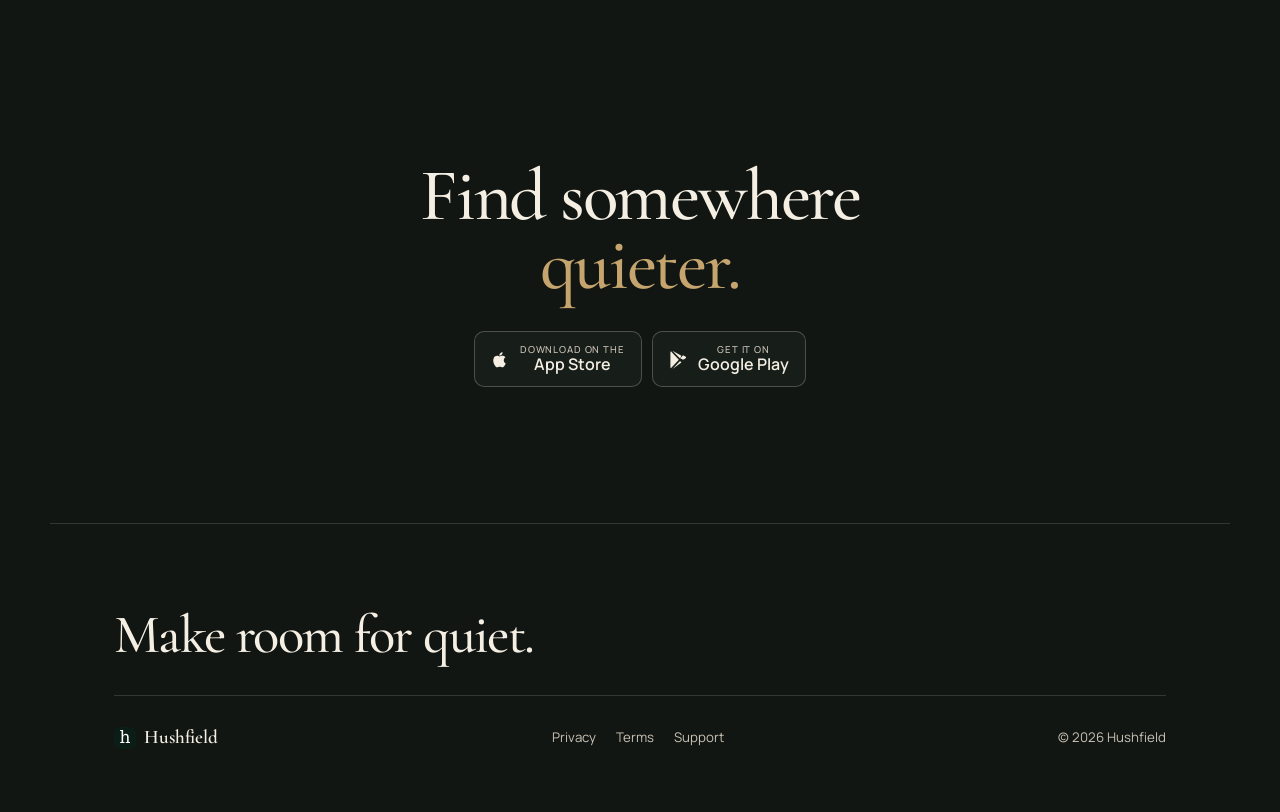
==== commit 744d9ac6: "Update Hushfield app screenshots" ====
--- a/index.html
+++ b/index.html
@@ -12,12 +12,12 @@
 <meta property="og:type" content="website">
 <meta property="og:title" content="Hushfield — Your room, somewhere quieter.">
 <meta property="og:description" content="Atmospheres for sleep, focus, and blocking out the world.">
-<meta property="og:image" content="https://hushfield.xyz/assets/screenshots/for-you.jpeg">
+<meta property="og:image" content="https://hushfield.xyz/assets/screenshots/corner-table-player.jpeg">
 <meta name="twitter:card" content="summary_large_image">
 <link rel="preconnect" href="https://fonts.googleapis.com">
 <link rel="preconnect" href="https://fonts.gstatic.com" crossorigin>
 <link href="https://fonts.googleapis.com/css2?family=Cormorant+Garamond:wght@400;500;600&family=Manrope:wght@400;500;600;700&display=swap" rel="stylesheet">
-<link rel="preload" as="image" href="assets/screenshots/for-you.jpeg" fetchpriority="high">
+<link rel="preload" as="image" href="assets/screenshots/corner-table-player.jpeg" fetchpriority="high">
 <link rel="stylesheet" href="tokens.css">
 <link rel="stylesheet" href="marketing.css">
 <script type="application/ld+json">{"@context":"https://schema.org","@type":"SoftwareApplication","name":"Hushfield","operatingSystem":"iOS, Android","applicationCategory":"HealthApplication","description":"Hushfield is an ambient sound app for iPhone and Android designed for sleep, focus, relaxation, and noise masking."}</script>
@@ -64,7 +64,7 @@
     <div class="hero__stage reveal" style="--i:2">
       <figure class="device device--hero">
         <div class="device__screen">
-          <img src="assets/screenshots/for-you.jpeg" alt="Hushfield playing the atmosphere Room Above a Wet Street, with a master volume slider and a sleep timer control." width="946" height="2048" fetchpriority="high" decoding="async">
+          <img src="assets/screenshots/corner-table-player.jpeg" alt="Hushfield playing Corner Table, Rain Outside, with a volume slider and controls for the session and sound layers." width="946" height="2048" fetchpriority="high" decoding="async">
         </div>
         <span class="device__island" aria-hidden="true"></span>
       </figure>
@@ -74,8 +74,8 @@
   <!-- ─────────────────── The tour · F4 step sequence ─────────────────── -->
   <section id="tour" class="tour">
     <div class="tour__head">
-      <h2>Four screens, start to sleep.</h2>
-      <p class="lede">Hushfield asks one question, builds a room out of the answer, and hands you the sliders. That is the whole app.</p>
+      <h2>Four screens to somewhere quieter.</h2>
+      <p class="lede">Choose what you need, find a place, adjust its sounds, and return whenever you need a quieter moment.</p>
     </div>
 
     <ol class="steps">
@@ -83,18 +83,18 @@
       <li class="step">
         <div class="step__text">
           <span class="stage">1.0</span>
-          <h3>Say how you want to feel.</h3>
-          <p>Sleep better, focus, unwind, or mask unwanted noise. Four answers, and no sign-up screen between you and the first sound.</p>
-        </div>
-        <figure class="step__figure">
-          <div class="device">
-            <div class="device__screen">
-              <img src="assets/screenshots/sounds.jpeg" alt="Hushfield asking &ldquo;How do you want to feel?&rdquo; with options for Sleep better, Focus, Unwind, and Mask unwanted noise." width="946" height="2048" loading="lazy" decoding="async">
-            </div>
-            <span class="device__island" aria-hidden="true"></span>
-          </div>
-          <figcaption class="notes">
-            <ul><li class="note">Four intents, in plain English.</li></ul>
+          <h3>Choose what you need.</h3>
+          <p>Sleep, focus, relax, mask noise, or let Hushfield surprise you. Pick a direction and start listening.</p>
+        </div>
+        <figure class="step__figure">
+          <div class="device">
+            <div class="device__screen">
+              <img src="assets/screenshots/choose-purpose.jpeg" alt="Hushfield's Take me somewhere menu offers Sleep, Focus, Relax, Mask Noise, and Surprise Me." width="946" height="2048" loading="lazy" decoding="async">
+            </div>
+            <span class="device__island" aria-hidden="true"></span>
+          </div>
+          <figcaption class="notes">
+            <ul><li class="note">Five ways to find your next place.</li></ul>
           </figcaption>
         </figure>
       </li>
@@ -102,18 +102,18 @@
       <li class="step step--flip">
         <div class="step__text">
           <span class="stage">2.0</span>
-          <h3>It builds the atmosphere.</h3>
-          <p>Soft Brown Noise under the steady hum of a box fan — a warm fan shield, assembled from what you said. Rename it, keep it, or choose different sounds.</p>
-        </div>
-        <figure class="step__figure">
-          <div class="device">
-            <div class="device__screen">
-              <img src="assets/screenshots/now-playing.jpeg" alt="A Hushfield atmosphere named Warm Fan Shield, built from Soft Brown Noise and Box Fan, with a waveform and a pause control." width="946" height="2048" loading="lazy" decoding="async">
-            </div>
-            <span class="device__island" aria-hidden="true"></span>
-          </div>
-          <figcaption class="notes">
-            <ul><li class="note">Every layer is named. Nothing hides behind a preset.</li></ul>
+          <h3>Find your place.</h3>
+          <p>Step into Corner Table, Rain Outside: café murmur, rain against the windows, and soft ventilation in one place.</p>
+        </div>
+        <figure class="step__figure">
+          <div class="device">
+            <div class="device__screen">
+              <img src="assets/screenshots/corner-table-detail.jpeg" alt="Details for Corner Table, Rain Outside, listing gentle café murmur, rain against street windows, and soft background ventilation." width="946" height="2048" loading="lazy" decoding="async">
+            </div>
+            <span class="device__island" aria-hidden="true"></span>
+          </div>
+          <figcaption class="notes">
+            <ul><li class="note">See the sounds inside before you enter.</li></ul>
           </figcaption>
         </figure>
       </li>
@@ -121,18 +121,18 @@
       <li class="step">
         <div class="step__text">
           <span class="stage">3.0</span>
-          <h3>Then take the sliders.</h3>
-          <p>Rain on the Roof at 62&nbsp;%. Firelight at 38&nbsp;%. An air conditioner holding the floor at 72&nbsp;%. Move one and the room moves with it.</p>
-        </div>
-        <figure class="step__figure">
-          <div class="device">
-            <div class="device__screen">
-              <img src="assets/screenshots/atmospheres.jpeg" alt="Hushfield&rsquo;s Mix Builder editing a mix called Midnight Rain Cocoon with four volume sliders: Rain on the Roof, Firelight, Soft Brown Noise, and Air Conditioner." width="946" height="2048" loading="lazy" decoding="async">
-            </div>
-            <span class="device__island" aria-hidden="true"></span>
-          </div>
-          <figcaption class="notes">
-            <ul><li class="note">Four layers maximum — a limit, on purpose.</li></ul>
+          <h3>Make it yours.</h3>
+          <p>Turn down the café or bring the rain closer. Make quick changes, adjust the sound levels, and save a version of the place you like.</p>
+        </div>
+        <figure class="step__figure">
+          <div class="device">
+            <div class="device__screen">
+              <img src="assets/screenshots/adjust-place.jpeg" alt="Hushfield's Adjust this place panel with quick changes and sliders for café presence and rain outside." width="946" height="2048" loading="lazy" decoding="async">
+            </div>
+            <span class="device__island" aria-hidden="true"></span>
+          </div>
+          <figcaption class="notes">
+            <ul><li class="note">Change the balance as you listen.</li></ul>
           </figcaption>
         </figure>
       </li>
@@ -141,12 +141,12 @@
         <div class="step__text">
           <span class="stage">4.0</span>
           <h3>Come back at one in the morning.</h3>
-          <p>Still awake? Hushfield picks up the atmosphere you left running and puts the short way back to sleep at the top of the screen.</p>
-        </div>
-        <figure class="step__figure">
-          <div class="device">
-            <div class="device__screen">
-              <img src="assets/screenshots/sleep-timer.jpeg" alt="Hushfield&rsquo;s home screen reading &ldquo;Still awake? Let&rsquo;s quiet things down.&rdquo;, resuming Room Above a Wet Street and suggesting three atmospheres to get back to sleep." width="946" height="2048" loading="lazy" decoding="async">
+          <p>Still awake? Hushfield puts your last place at the top of Home, ready to play again.</p>
+        </div>
+        <figure class="step__figure">
+          <div class="device">
+            <div class="device__screen">
+              <img src="assets/screenshots/home.jpeg" alt="Hushfield's Home screen invites you to continue Corner Table, Rain Outside and browse places for sleep." width="946" height="2048" loading="lazy" decoding="async">
             </div>
             <span class="device__island" aria-hidden="true"></span>
           </div>
@@ -163,7 +163,7 @@
   <section id="library" class="library">
     <figure class="device">
       <div class="device__screen">
-        <img src="assets/screenshots/mix-builder.jpeg" alt="Hushfield&rsquo;s library of atmospheres, filterable by Sleep, Focus, Relax, and Masking." width="946" height="2048" loading="lazy" decoding="async">
+        <img src="assets/screenshots/places-library.jpeg" alt="Hushfield's Places library lists curated places with Sleep, Focus, Relax, and Masking filters." width="946" height="2048" loading="lazy" decoding="async">
       </div>
       <span class="device__island" aria-hidden="true"></span>
     </figure>
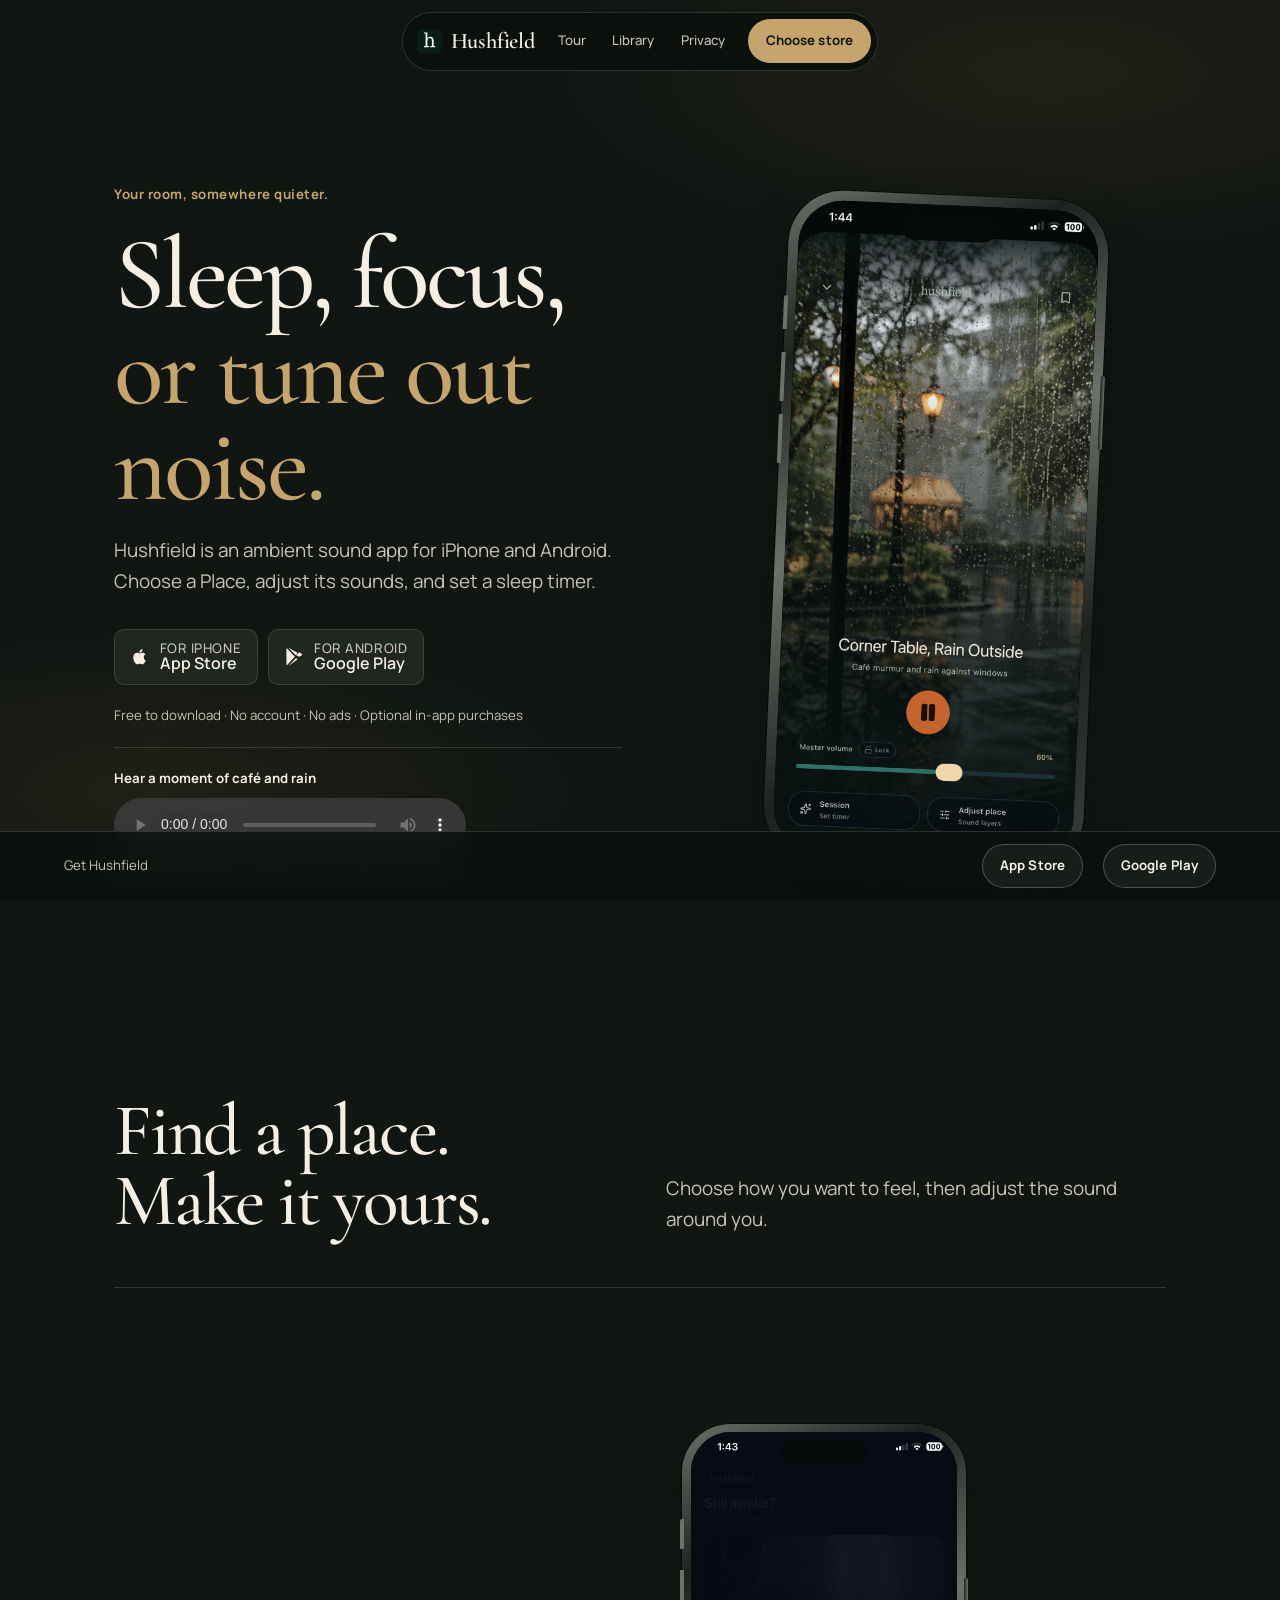
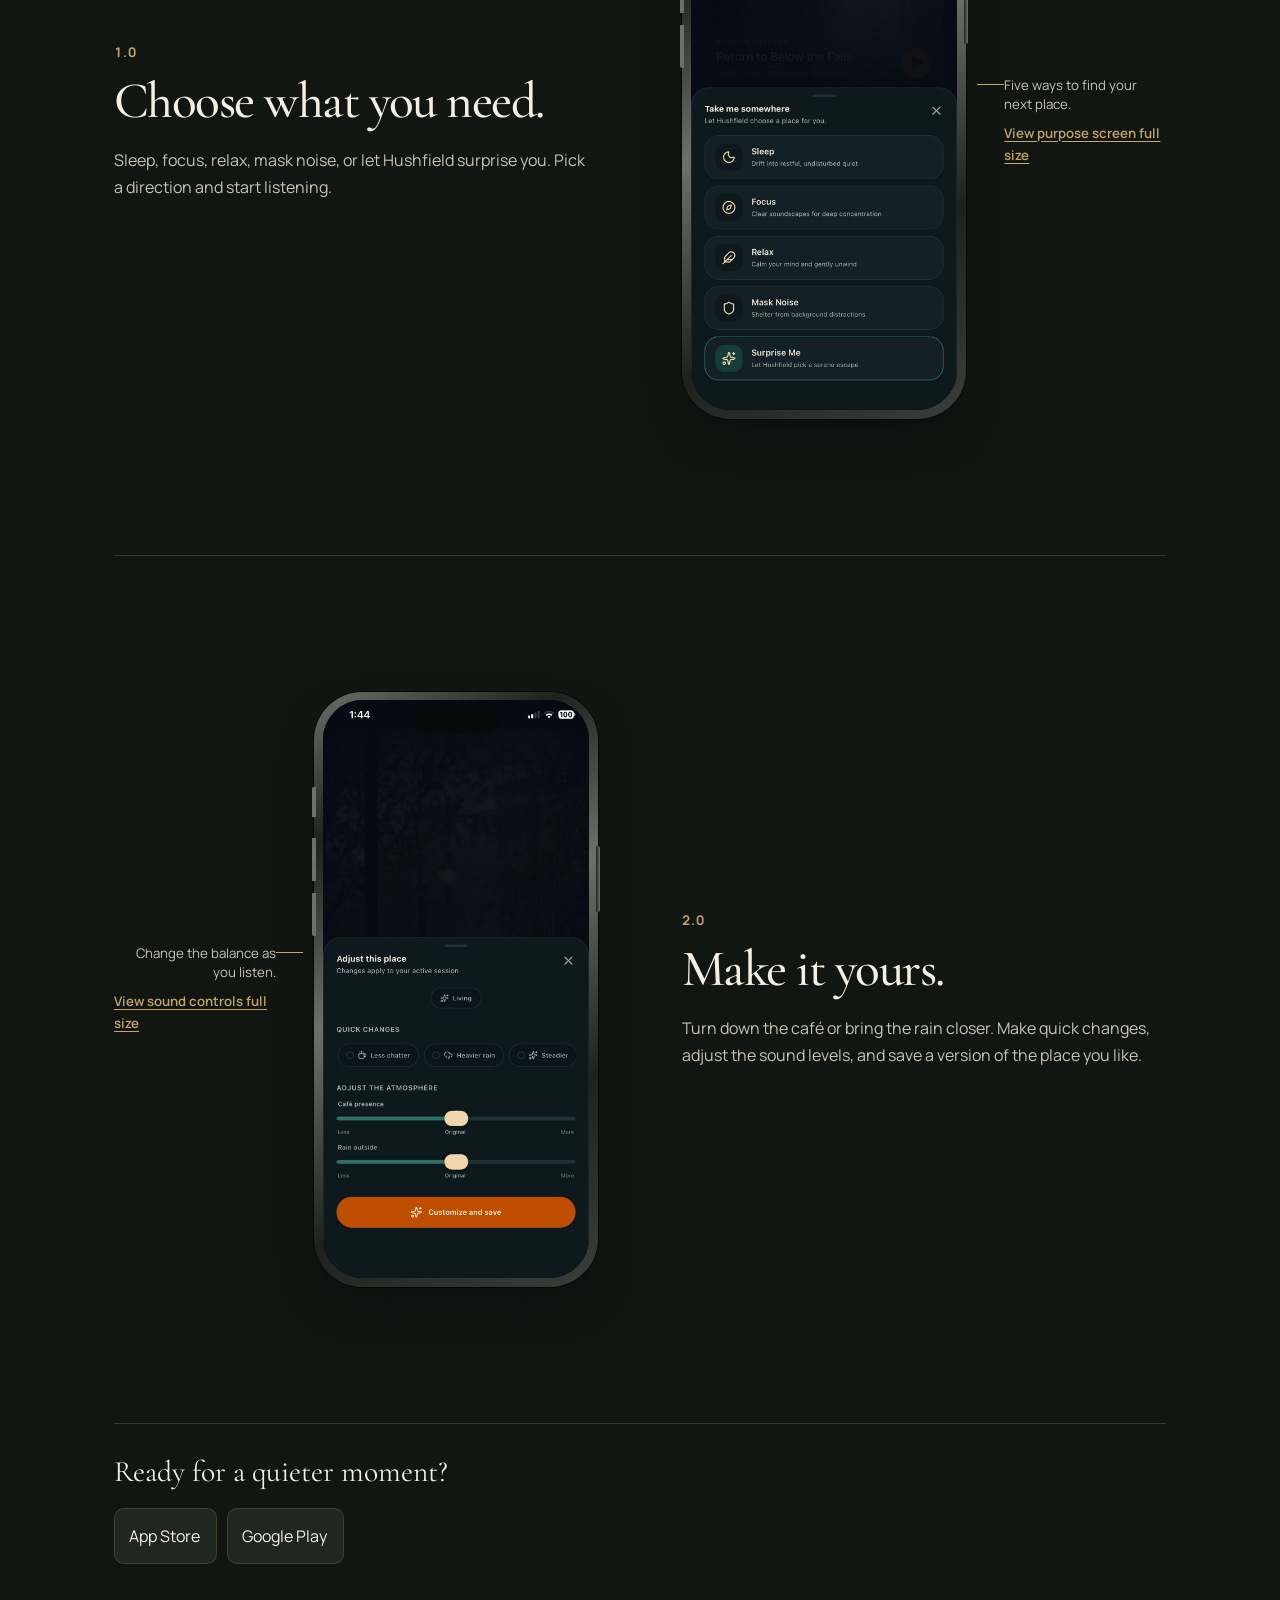
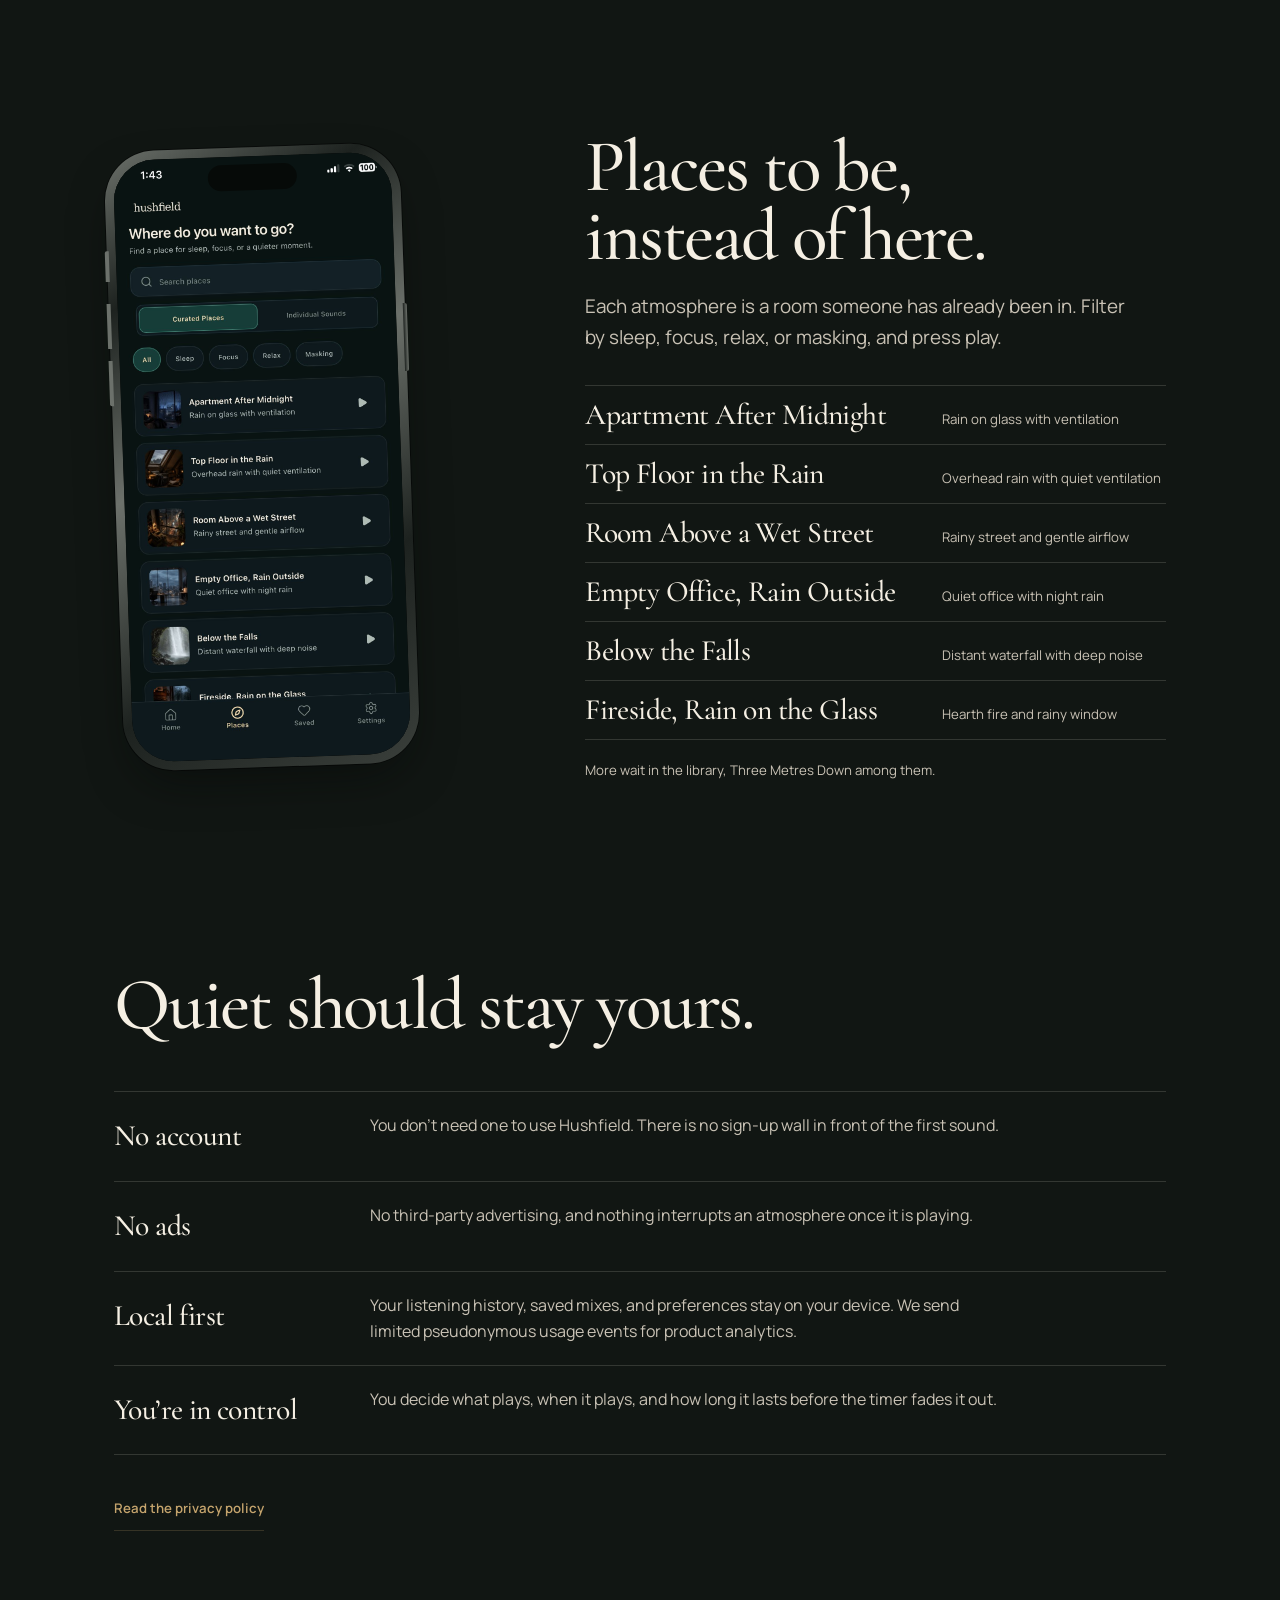
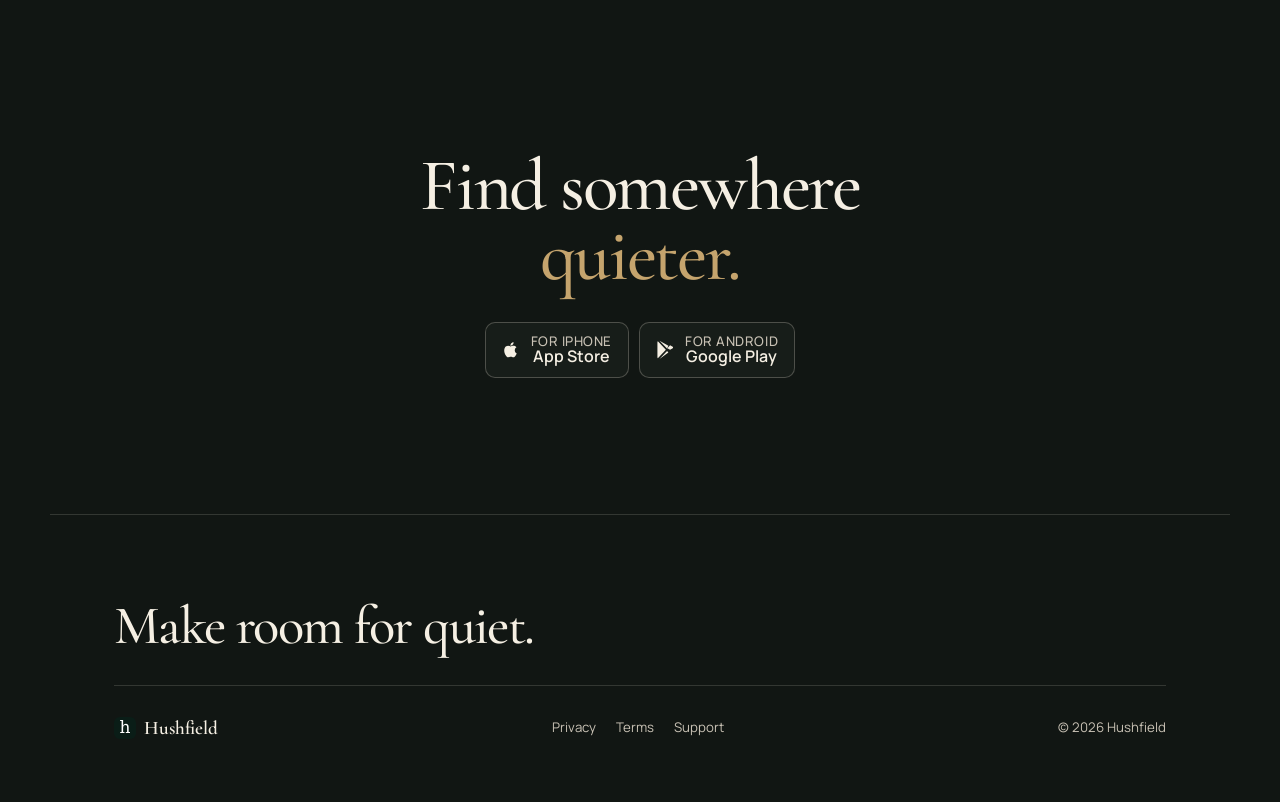
==== commit 345a9a17: "Improve landing conversion and measure store clicks" ====
--- a/index.html
+++ b/index.html
@@ -3,15 +3,15 @@
 <head>
 <meta charset="utf-8">
 <meta name="viewport" content="width=device-width,initial-scale=1">
-<title>Hushfield — Your room, somewhere quieter.</title>
+<title>Hushfield — Ambient sounds for sleep and focus</title>
 <meta name="description" content="Hushfield is an ambient sound app for iPhone and Android. Atmospheres for sleep, focus, and masking noise — layer up to four sounds, then let them fade.">
 <meta name="theme-color" content="#111613">
 <link rel="canonical" href="https://hushfield.xyz/">
 <link rel="icon" href="favicon.svg">
 <link rel="apple-touch-icon" href="assets/brand/hushfield-icon-1024.png">
 <meta property="og:type" content="website">
-<meta property="og:title" content="Hushfield — Your room, somewhere quieter.">
-<meta property="og:description" content="Atmospheres for sleep, focus, and blocking out the world.">
+<meta property="og:title" content="Hushfield — Ambient sounds for sleep and focus">
+<meta property="og:description" content="Choose a place, tune its sounds, and find quiet for sleep or focus.">
 <meta property="og:image" content="https://hushfield.xyz/assets/screenshots/corner-table-player.jpeg">
 <meta name="twitter:card" content="summary_large_image">
 <link rel="preconnect" href="https://fonts.googleapis.com">
@@ -19,9 +19,9 @@
 <link href="https://fonts.googleapis.com/css2?family=Cormorant+Garamond:wght@400;500;600&family=Manrope:wght@400;500;600;700&display=swap" rel="stylesheet">
 <link rel="preload" as="image" href="assets/screenshots/corner-table-player.jpeg" fetchpriority="high">
 <link rel="stylesheet" href="tokens.css">
-<link rel="stylesheet" href="marketing.css">
+<link rel="stylesheet" href="marketing.css?v=20261007c">
 <script type="application/ld+json">{"@context":"https://schema.org","@type":"SoftwareApplication","name":"Hushfield","operatingSystem":"iOS, Android","applicationCategory":"HealthApplication","description":"Hushfield is an ambient sound app for iPhone and Android designed for sleep, focus, relaxation, and noise masking."}</script>
-<script src="site.js" defer></script>
+<script src="site.js?v=20261007e" defer></script>
 </head>
 <body>
 
@@ -38,7 +38,7 @@
     <li><a href="#library">Library</a></li>
     <li><a data-link="privacy" href="https://legal.hushfield.xyz/privacy/">Privacy</a></li>
   </ul>
-  <a class="btn btn--fill" data-link="appStore" href="https://apps.apple.com/app/id6802781534" target="_blank" rel="noopener">Get the app</a>
+  <a class="btn btn--fill" href="#download">Choose store</a>
 </nav>
 
 <main id="main">
@@ -46,22 +46,24 @@
   <!-- ───────────────────────────── Hero ───────────────────────────── -->
   <section class="hero">
     <div class="hero__copy">
-      <h1 class="reveal" style="--i:0">Your room,<br><span class="accent">somewhere quieter.</span></h1>
-      <p class="lede reveal" style="--i:1">Atmospheres for sleep, focus, and blocking out the world. Layer up to four sounds into one, then let it fade while you drift.</p>
-      <div class="stores reveal" style="--i:2">
-        <a class="store" data-link="appStore" href="https://apps.apple.com/app/id6802781534" target="_blank" rel="noopener">
+      <p class="hero__kicker reveal" style="--i:0">Your room, somewhere quieter.</p>
+      <h1 class="reveal" style="--i:1">Sleep, focus,<br><span class="accent">or tune out noise.</span></h1>
+      <p class="lede reveal" style="--i:2">Hushfield is an ambient sound app for iPhone and Android. Choose a Place, adjust its sounds, and set a sleep timer.</p>
+      <div class="stores reveal" id="download" style="--i:3">
+        <a class="store" data-link="appStore" data-placement="hero" href="https://apps.apple.com/app/id6802781534" target="_blank" rel="noopener">
           <svg class="store__glyph" viewBox="0 0 24 24" aria-hidden="true" focusable="false"><path fill="currentColor" d="M16.4 12.7c0-2.2 1.8-3.3 1.9-3.4-1-1.5-2.6-1.7-3.2-1.7-1.4-.1-2.7.8-3.3.8-.7 0-1.7-.8-2.8-.8-1.5 0-2.8.8-3.6 2.1-1.5 2.6-.4 6.5 1.1 8.6.7 1 1.6 2.2 2.7 2.1 1.1 0 1.5-.7 2.8-.7s1.7.7 2.8.7c1.2 0 1.9-1 2.6-2.1.8-1.2 1.2-2.3 1.2-2.4-.1 0-2.2-.9-2.2-3.2zM14.2 6.2c.6-.7 1-1.7.9-2.7-.9 0-2 .6-2.6 1.3-.6.6-1.1 1.7-.9 2.6 1 .1 2-.5 2.6-1.2z"/></svg>
-          <span><small>Download on the</small>App&nbsp;Store</span>
+          <span><small>For iPhone</small>App&nbsp;Store</span>
         </a>
-        <a class="store" data-link="googlePlay" href="https://play.google.com/store/apps/details?id=com.inethan18.hushfield" target="_blank" rel="noopener">
+        <a class="store" data-link="googlePlay" data-placement="hero" href="https://play.google.com/store/apps/details?id=com.inethan18.hushfield" target="_blank" rel="noopener">
           <svg class="store__glyph" viewBox="0 0 24 24" aria-hidden="true" focusable="false"><path fill="currentColor" d="M4.3 2.6a1.4 1.4 0 0 0-.5 1.1v16.6c0 .45.18.84.5 1.09l8.9-9.4zM14.5 10.6 6.1 1.9l9.9 5.65zM17.9 12l2.9-1.65c.55-.32.55-1.38 0-1.7L17.9 7l-3.1 3.3zM6.1 22.1l8.4-8.7 1.5 1.6z"/></svg>
-          <span><small>Get it on</small>Google&nbsp;Play</span>
+          <span><small>For Android</small>Google&nbsp;Play</span>
         </a>
       </div>
-      <p class="trust reveal" style="--i:3">No account. No ads. Just sound.</p>
-    </div>
-
-    <div class="hero__stage reveal" style="--i:2">
+      <p class="trust reveal" style="--i:4">Free to download · No account · No ads · Optional in-app purchases</p>
+      <a class="hero__jump" href="#library">Browse places</a>
+    </div>
+
+    <div class="hero__stage reveal" style="--i:3">
       <figure class="device device--hero">
         <div class="device__screen">
           <img src="assets/screenshots/corner-table-player.jpeg" alt="Hushfield playing Corner Table, Rain Outside, with a volume slider and controls for the session and sound layers." width="946" height="2048" fetchpriority="high" decoding="async">
@@ -69,13 +71,21 @@
         <span class="device__island" aria-hidden="true"></span>
       </figure>
     </div>
+    <div class="sound-preview reveal" style="--i:5">
+      <p>Hear a moment of café and rain</p>
+      <audio controls preload="metadata" aria-label="Play a 12-second Hushfield sound preview">
+        <source src="assets/audio/corner-table-preview.m4a" type="audio/mp4">
+        Your browser does not support audio playback.
+      </audio>
+      <small>12 seconds · Café murmur, night rain, and soft airflow from the app.</small>
+    </div>
   </section>
 
   <!-- ─────────────────── The tour · F4 step sequence ─────────────────── -->
   <section id="tour" class="tour">
     <div class="tour__head">
-      <h2>Four screens to somewhere quieter.</h2>
-      <p class="lede">Choose what you need, find a place, adjust its sounds, and return whenever you need a quieter moment.</p>
+      <h2>Find a place. Make it yours.</h2>
+      <p class="lede">Choose how you want to feel, then adjust the sound around you.</p>
     </div>
 
     <ol class="steps">
@@ -95,6 +105,7 @@
           </div>
           <figcaption class="notes">
             <ul><li class="note">Five ways to find your next place.</li></ul>
+            <a href="assets/screenshots/choose-purpose.jpeg" target="_blank" rel="noopener" aria-label="View purpose screen full size in a new tab">View purpose screen full size</a>
           </figcaption>
         </figure>
       </li>
@@ -102,25 +113,6 @@
       <li class="step step--flip">
         <div class="step__text">
           <span class="stage">2.0</span>
-          <h3>Find your place.</h3>
-          <p>Step into Corner Table, Rain Outside: café murmur, rain against the windows, and soft ventilation in one place.</p>
-        </div>
-        <figure class="step__figure">
-          <div class="device">
-            <div class="device__screen">
-              <img src="assets/screenshots/corner-table-detail.jpeg" alt="Details for Corner Table, Rain Outside, listing gentle café murmur, rain against street windows, and soft background ventilation." width="946" height="2048" loading="lazy" decoding="async">
-            </div>
-            <span class="device__island" aria-hidden="true"></span>
-          </div>
-          <figcaption class="notes">
-            <ul><li class="note">See the sounds inside before you enter.</li></ul>
-          </figcaption>
-        </figure>
-      </li>
-
-      <li class="step">
-        <div class="step__text">
-          <span class="stage">3.0</span>
           <h3>Make it yours.</h3>
           <p>Turn down the café or bring the rain closer. Make quick changes, adjust the sound levels, and save a version of the place you like.</p>
         </div>
@@ -133,30 +125,19 @@
           </div>
           <figcaption class="notes">
             <ul><li class="note">Change the balance as you listen.</li></ul>
+            <a href="assets/screenshots/adjust-place.jpeg" target="_blank" rel="noopener" aria-label="View sound controls full size in a new tab">View sound controls full size</a>
           </figcaption>
         </figure>
       </li>
 
-      <li class="step step--flip">
-        <div class="step__text">
-          <span class="stage">4.0</span>
-          <h3>Come back at one in the morning.</h3>
-          <p>Still awake? Hushfield puts your last place at the top of Home, ready to play again.</p>
-        </div>
-        <figure class="step__figure">
-          <div class="device">
-            <div class="device__screen">
-              <img src="assets/screenshots/home.jpeg" alt="Hushfield's Home screen invites you to continue Corner Table, Rain Outside and browse places for sleep." width="946" height="2048" loading="lazy" decoding="async">
-            </div>
-            <span class="device__island" aria-hidden="true"></span>
-          </div>
-          <figcaption class="notes">
-            <ul><li class="note">Continue listening, then a way back down.</li></ul>
-          </figcaption>
-        </figure>
-      </li>
-
     </ol>
+    <div class="tour__cta">
+      <p>Ready for a quieter moment?</p>
+      <div class="stores">
+        <a class="store" data-link="appStore" data-placement="tour" href="https://apps.apple.com/app/id6802781534" target="_blank" rel="noopener" aria-label="Download Hushfield for iPhone on the App Store">App Store</a>
+        <a class="store" data-link="googlePlay" data-placement="tour" href="https://play.google.com/store/apps/details?id=com.inethan18.hushfield" target="_blank" rel="noopener" aria-label="Download Hushfield for Android on Google Play">Google Play</a>
+      </div>
+    </div>
   </section>
 
   <!-- ───────────────────────── The library ───────────────────────── -->
@@ -197,7 +178,7 @@
       </div>
       <div class="pledge">
         <dt>Local first</dt>
-        <dd>Your sounds, mixes, and preferences stay on your device wherever that is technically applicable.</dd>
+        <dd>Your listening history, saved mixes, and preferences stay on your device. We send limited pseudonymous usage events for product analytics.</dd>
       </div>
       <div class="pledge">
         <dt>You&rsquo;re in control</dt>
@@ -211,13 +192,13 @@
   <section class="close" id="close">
     <h2>Find somewhere<br><span class="accent">quieter.</span></h2>
     <div class="stores">
-      <a class="store" data-link="appStore" href="https://apps.apple.com/app/id6802781534" target="_blank" rel="noopener">
+      <a class="store" data-link="appStore" data-placement="footer" href="https://apps.apple.com/app/id6802781534" target="_blank" rel="noopener">
         <svg class="store__glyph" viewBox="0 0 24 24" aria-hidden="true" focusable="false"><path fill="currentColor" d="M16.4 12.7c0-2.2 1.8-3.3 1.9-3.4-1-1.5-2.6-1.7-3.2-1.7-1.4-.1-2.7.8-3.3.8-.7 0-1.7-.8-2.8-.8-1.5 0-2.8.8-3.6 2.1-1.5 2.6-.4 6.5 1.1 8.6.7 1 1.6 2.2 2.7 2.1 1.1 0 1.5-.7 2.8-.7s1.7.7 2.8.7c1.2 0 1.9-1 2.6-2.1.8-1.2 1.2-2.3 1.2-2.4-.1 0-2.2-.9-2.2-3.2zM14.2 6.2c.6-.7 1-1.7.9-2.7-.9 0-2 .6-2.6 1.3-.6.6-1.1 1.7-.9 2.6 1 .1 2-.5 2.6-1.2z"/></svg>
-        <span><small>Download on the</small>App&nbsp;Store</span>
+        <span><small>For iPhone</small>App&nbsp;Store</span>
       </a>
-      <a class="store" data-link="googlePlay" href="https://play.google.com/store/apps/details?id=com.inethan18.hushfield" target="_blank" rel="noopener">
+      <a class="store" data-link="googlePlay" data-placement="footer" href="https://play.google.com/store/apps/details?id=com.inethan18.hushfield" target="_blank" rel="noopener">
         <svg class="store__glyph" viewBox="0 0 24 24" aria-hidden="true" focusable="false"><path fill="currentColor" d="M4.3 2.6a1.4 1.4 0 0 0-.5 1.1v16.6c0 .45.18.84.5 1.09l8.9-9.4zM14.5 10.6 6.1 1.9l9.9 5.65zM17.9 12l2.9-1.65c.55-.32.55-1.38 0-1.7L17.9 7l-3.1 3.3zM6.1 22.1l8.4-8.7 1.5 1.6z"/></svg>
-        <span><small>Get it on</small>Google&nbsp;Play</span>
+        <span><small>For Android</small>Google&nbsp;Play</span>
       </a>
     </div>
   </section>
@@ -243,8 +224,9 @@
 
 <!-- C4 · Sticky bottom bar — appears once the tour is underway -->
 <aside class="cta-sticky" id="ctaSticky" hidden>
-  <p>A library of atmospheres. No account.</p>
-  <a class="btn btn--fill" data-link="appStore" href="https://apps.apple.com/app/id6802781534" target="_blank" rel="noopener">Get Hushfield</a>
+  <p>Get Hushfield</p>
+  <a class="btn" data-link="appStore" data-placement="sticky" href="https://apps.apple.com/app/id6802781534" target="_blank" rel="noopener">App Store</a>
+  <a class="btn" data-link="googlePlay" data-placement="sticky" href="https://play.google.com/store/apps/details?id=com.inethan18.hushfield" target="_blank" rel="noopener">Google Play</a>
 </aside>
 
 </body>
--- a/marketing.css
+++ b/marketing.css
@@ -135,8 +135,7 @@
 .wordmark--sm { font-size: 1.2rem; }
 .wordmark--sm .wordmark__mark { width: 1.35rem; height: 1.35rem; }
 
-/* N5 collapse: below 60rem the pill keeps the wordmark and the CTA only —
-   the three links live in the page's own flow and in the footer. */
+/* N5 collapse: the hero keeps a Library jump when the pill loses its links. */
 .nav-pill__links {
   display: none;
   gap: var(--space-md);
@@ -165,7 +164,7 @@
   .nav-pill { gap: var(--space-sm); padding: 0.3rem 0.3rem 0.3rem 0.55rem; }
   .wordmark { font-size: 1.05rem; gap: 0.4rem; }
   .wordmark__mark { width: 1.25rem; height: 1.25rem; }
-  .nav-pill .btn { padding: 0.5rem 0.75rem; font-size: 0.7rem; }
+  .nav-pill .btn { padding: 0.5rem 0.75rem; font-size: var(--text-sm); }
 }
 
 /* ─────────────────────────  Buttons & stores  ───────────────────────── */
@@ -220,18 +219,47 @@
 }
 .store small {
   display: block;
-  font-size: 0.6rem;
+  font-size: var(--text-sm);
   font-weight: 500;
-  letter-spacing: 0.09em;
+  letter-spacing: 0.04em;
   text-transform: uppercase;
   color: var(--color-ink-muted);
 }
 .store:active { transform: translateY(1px); }
+.hero .store, .tour__cta .store {
+  background: var(--color-paper-3);
+  border-color: var(--color-accent-soft);
+}
+@media (max-width: 37.49rem) {
+  .hero .stores { display: grid; grid-template-columns: repeat(2, minmax(0, 1fr)); }
+  .hero .store { min-width: 0; gap: 0.4rem; padding-inline: 0.6rem; }
+  .hero .store__glyph { width: 1.1rem; height: 1.1rem; }
+  .hero .store span { font-size: 0.9rem; }
+  .hero .store small { font-size: 0.75rem; letter-spacing: 0.01em; }
+}
 
 .trust {
   margin-block-start: var(--space-md);
   font-size: var(--text-sm);
   color: var(--color-ink-muted);
+}
+.sound-preview {
+  max-width: var(--measure);
+  padding-block-start: var(--space-md);
+  border-block-start: var(--rule-hair) solid var(--color-rule);
+}
+.sound-preview p { font-size: var(--text-sm); font-weight: 700; }
+.sound-preview audio {
+  display: block;
+  width: min(100%, 22rem);
+  margin-block: var(--space-xs);
+  color-scheme: dark;
+}
+.sound-preview small {
+  display: block;
+  color: var(--color-ink-muted);
+  font-size: var(--text-xs);
+  line-height: 1.45;
 }
 
 .link-typo {
@@ -335,8 +363,29 @@
   padding-block: calc(var(--space-3xl) + 1rem) var(--space-2xl);
 }
 .hero__copy { max-width: 38rem; }
+.hero__kicker {
+  margin-block-end: var(--space-md);
+  color: var(--color-accent);
+  font-size: var(--text-sm);
+  font-weight: 700;
+  letter-spacing: 0.04em;
+}
 .hero__stage { display: flex; justify-content: center; }
 .device--hero { --dev-w: min(320px, 76vw); transform: rotate(2.5deg); }
+.hero__jump { display: none; }
+
+@media (max-width: 59.99rem) {
+  .hero__jump {
+    display: inline-flex;
+    align-items: center;
+    min-height: 44px;
+    margin-block-start: var(--space-sm);
+    color: var(--color-accent);
+    font-size: var(--text-sm);
+    font-weight: 600;
+    text-underline-offset: 0.2em;
+  }
+}
 
 /* ───────────────────  The tour · F4 step sequence  ─────────────────── */
 
@@ -359,6 +408,16 @@
   border-block-end: var(--rule-hair) solid var(--color-rule);
 }
 .step:last-child { border-block-end: 0; }
+.tour__cta {
+  padding-block: var(--space-lg);
+  border-block-start: var(--rule-hair) solid var(--color-rule);
+}
+.tour__cta p {
+  font-family: var(--font-display);
+  font-size: var(--text-lg);
+  line-height: 1.1;
+}
+.tour__cta .stores { margin-block-start: var(--space-md); }
 
 .stage {
   display: block;
@@ -386,6 +445,16 @@
 
 /* F5 · annotated screenshot — notes flow as a list on narrow screens */
 .notes ul { margin: 0; padding: 0; list-style: none; }
+.notes a {
+  display: inline-flex;
+  align-items: center;
+  min-height: 44px;
+  margin-block-start: var(--space-xs);
+  color: var(--color-accent);
+  font-size: var(--text-sm);
+  font-weight: 600;
+  text-underline-offset: 0.2em;
+}
 .note {
   margin-block-start: var(--space-md);
   padding-block-start: var(--space-sm);
@@ -538,12 +607,24 @@
 .cta-sticky[hidden] { display: none; }
 .cta-sticky.is-shown { transform: translateY(0); }
 .cta-sticky p {
+  margin-inline-end: auto;
   font-size: var(--text-sm);
   color: var(--color-ink-muted);
   min-width: 0;
   overflow: hidden;
   text-overflow: ellipsis;
   white-space: nowrap;
+}
+.cta-sticky .btn {
+  flex: none;
+  background: var(--color-paper-2);
+  border-color: var(--color-rule-strong);
+}
+.cta-sticky .btn:hover { border-color: var(--color-accent); }
+
+@media (max-width: 37.49rem) {
+  .cta-sticky { justify-content: center; gap: var(--space-sm); }
+  .cta-sticky p { display: none; }
 }
 
 /* ─────────────────────────  Load reveal  ───────────────────────── */
@@ -574,9 +655,12 @@
   .hero {
     grid-template-columns: minmax(0, 1.05fr) minmax(0, 0.95fr);
     align-items: center;
-    gap: var(--space-2xl);
+    column-gap: var(--space-2xl);
+    row-gap: var(--space-md);
     padding-block: calc(var(--space-3xl) + 3rem) var(--space-3xl);
   }
+  .hero__stage { grid-column: 2; grid-row: 1 / span 2; }
+  .sound-preview { grid-column: 1; grid-row: 2; }
 
   .tour__head {
     display: grid;
